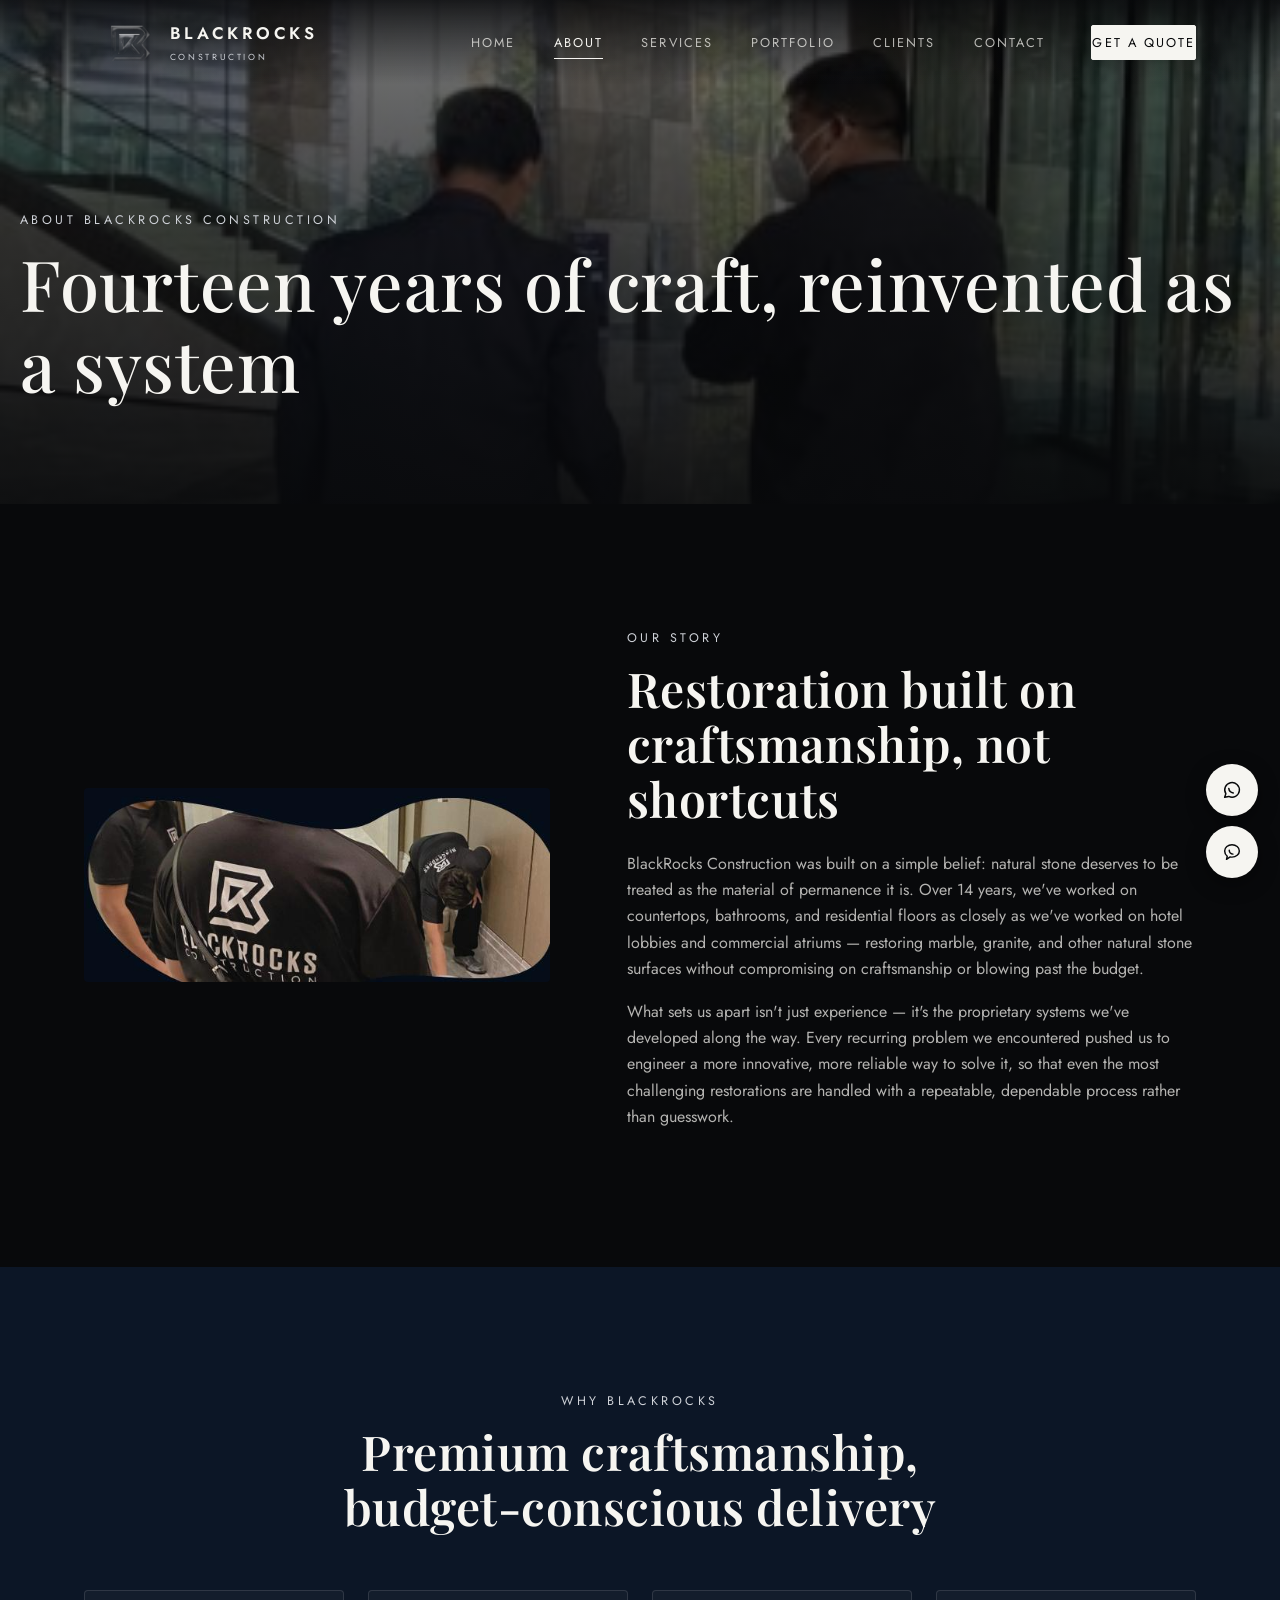
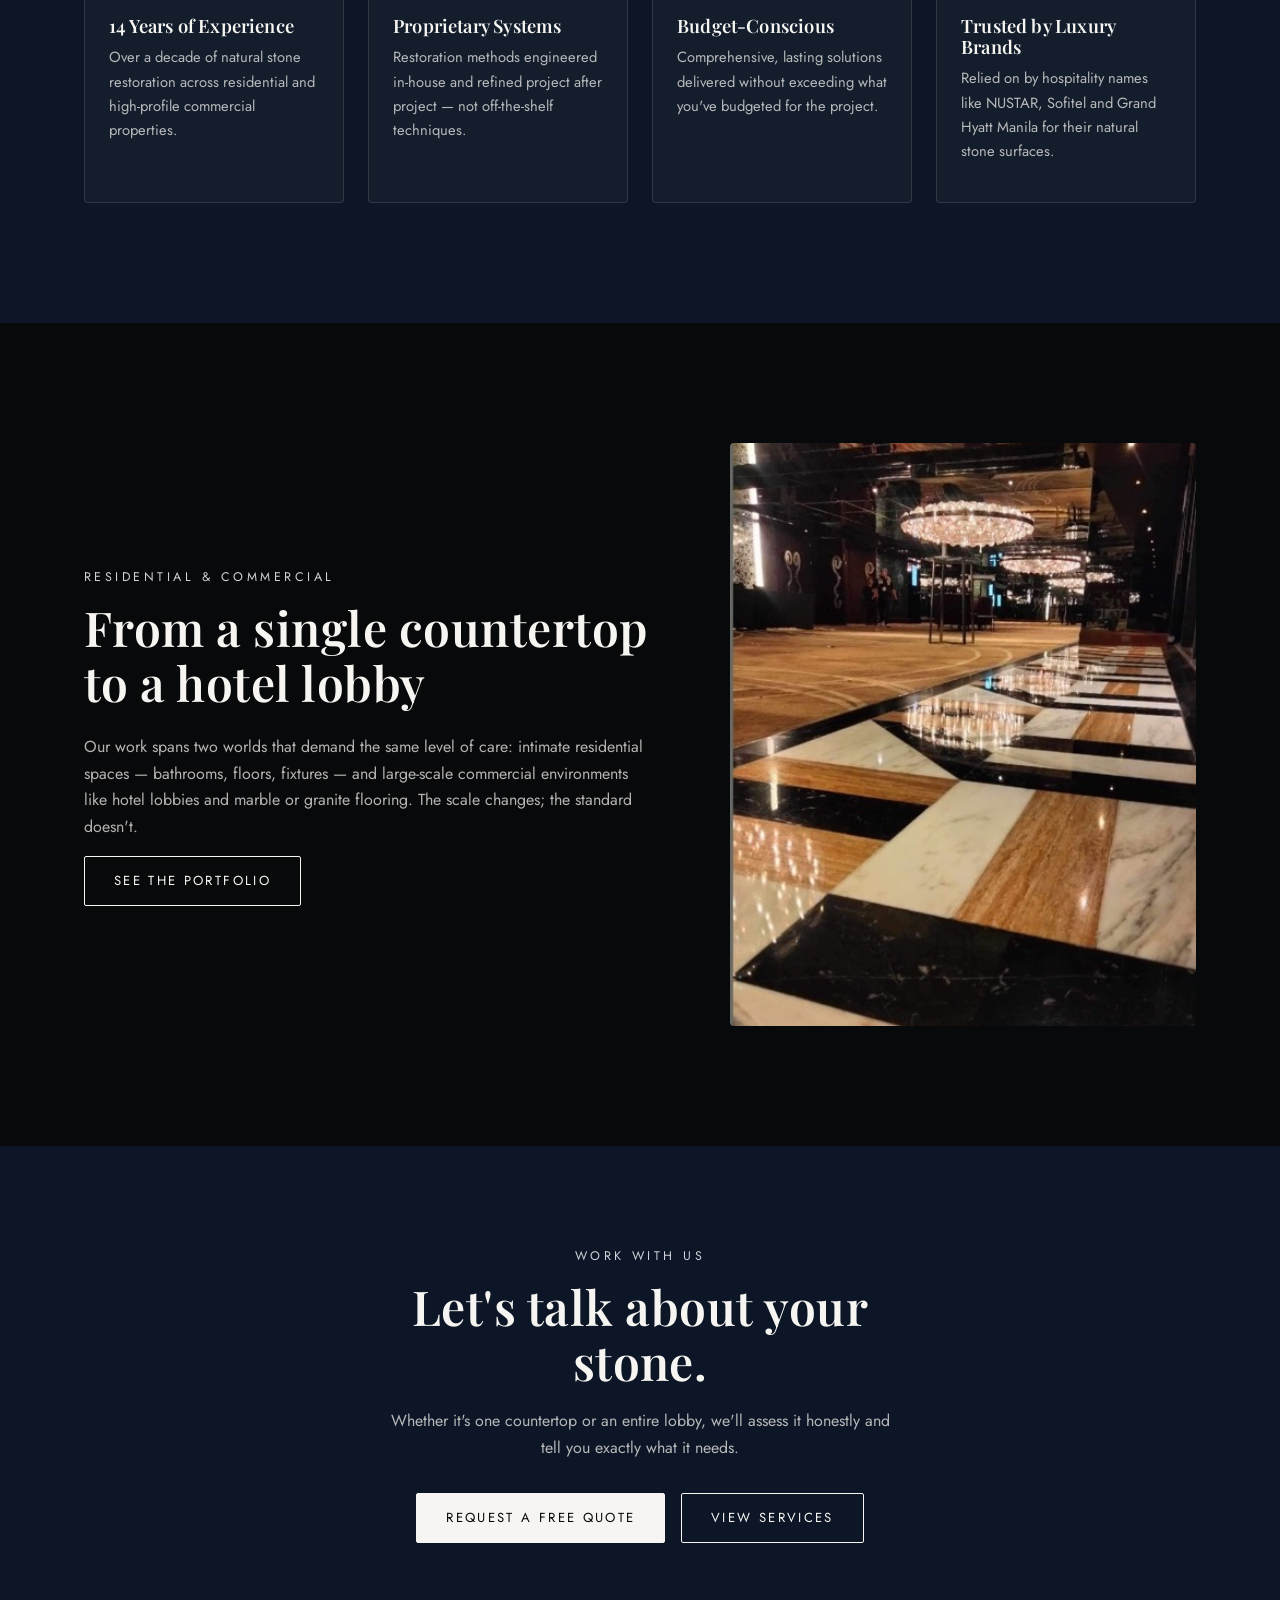
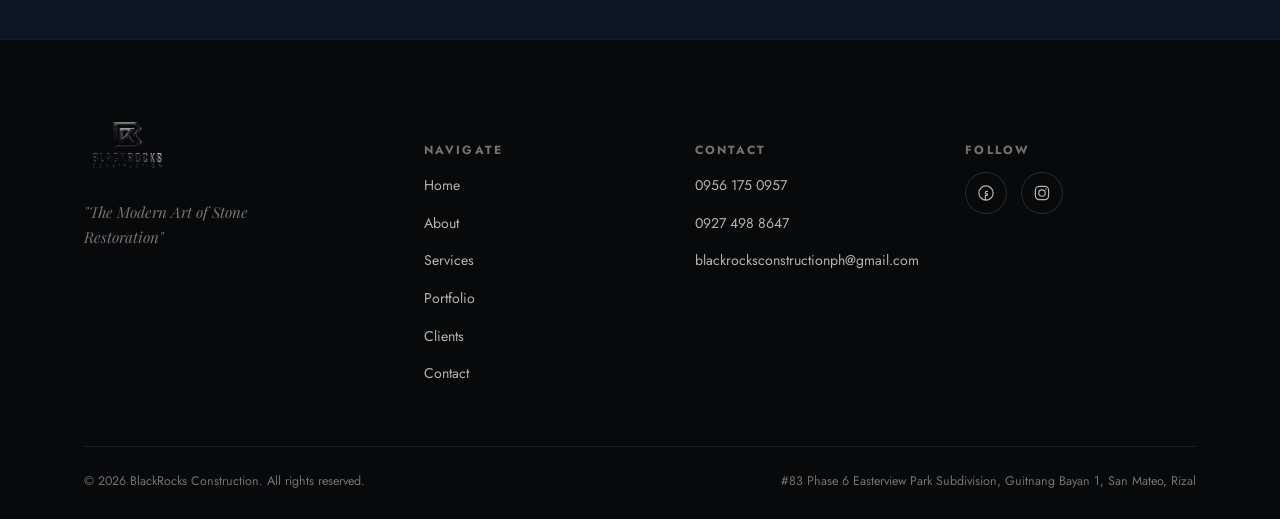
==== about.html @ 38aa7651 "Build full BlackRocks Construction marketing site Static HTML/CSS/JS site (no build step) covering H" ====
<!doctype html>
<html lang="en">
<head>
<meta charset="UTF-8">
<meta name="viewport" content="width=device-width, initial-scale=1">
<title>About Us | BlackRocks Construction</title>
<meta name="description" content="14 years of natural stone restoration craftsmanship. Learn how BlackRocks Construction built proprietary systems trusted by Manila's leading hospitality brands.">
<link rel="icon" type="image/png" sizes="32x32" href="assets/favicon-32.png">
<link rel="icon" type="image/png" sizes="16x16" href="assets/favicon-16.png">
<link rel="apple-touch-icon" href="assets/favicon-180.png">
<link rel="preconnect" href="https://fonts.googleapis.com">
<link rel="preconnect" href="https://fonts.gstatic.com" crossorigin>
<link href="https://fonts.googleapis.com/css2?family=Playfair+Display:wght@500;600;700&family=Jost:wght@400;500;600&display=swap" rel="stylesheet">
<link rel="stylesheet" href="css/style.css">
</head>
<body>

<header class="site-header">
  <div class="container nav-wrap">
    <a href="index.html" class="brand">
      <img src="assets/images/logo-icon.png" alt="BlackRocks Construction logo">
      <span>BLACKROCKS<span class="sub">CONSTRUCTION</span></span>
    </a>
    <nav class="nav-links">
      <a href="index.html">Home</a>
      <a href="about.html" class="active">About</a>
      <a href="services.html">Services</a>
      <a href="portfolio.html">Portfolio</a>
      <a href="clients.html">Clients</a>
      <a href="contact.html">Contact</a>
      <a href="contact.html" class="btn btn-solid nav-cta">Get a Quote</a>
    </nav>
    <button class="nav-toggle" aria-label="Toggle menu"><span></span></button>
  </div>
</header>

<section class="page-hero" style="background-image:url('assets/images/raw/consult-glass-corridor.jpg')">
  <div class="container page-hero-inner">
    <span class="eyebrow">About BlackRocks Construction</span>
    <h1>Fourteen years of craft, reinvented as a system</h1>
  </div>
</section>

<section class="section-pad">
  <div class="container">
    <div class="feature-split reveal">
      <div class="feature-media wide">
        <img src="assets/images/raw/team-workers.jpg" alt="BlackRocks Construction technicians restoring stone on-site">
      </div>
      <div>
        <span class="eyebrow">Our Story</span>
        <h2>Restoration built on craftsmanship, not shortcuts</h2>
        <p>BlackRocks Construction was built on a simple belief: natural stone deserves to be treated as the material of permanence it is. Over 14 years, we've worked on countertops, bathrooms, and residential floors as closely as we've worked on hotel lobbies and commercial atriums — restoring marble, granite, and other natural stone surfaces without compromising on craftsmanship or blowing past the budget.</p>
        <p>What sets us apart isn't just experience — it's the proprietary systems we've developed along the way. Every recurring problem we encountered pushed us to engineer a more innovative, more reliable way to solve it, so that even the most challenging restorations are handled with a repeatable, dependable process rather than guesswork.</p>
      </div>
    </div>
  </div>
</section>

<section class="section-navy section-pad">
  <div class="container">
    <div class="section-head center reveal mx-auto">
      <span class="eyebrow">Why BlackRocks</span>
      <h2>Premium craftsmanship, budget-conscious delivery</h2>
    </div>
    <div class="card-grid reveal" style="grid-template-columns:repeat(4,1fr)">
      <div class="service-card" style="background:rgba(255,255,255,.03)">
        <div class="body">
          <h3>14 Years of Experience</h3>
          <p>Over a decade of natural stone restoration across residential and high-profile commercial properties.</p>
        </div>
      </div>
      <div class="service-card" style="background:rgba(255,255,255,.03)">
        <div class="body">
          <h3>Proprietary Systems</h3>
          <p>Restoration methods engineered in-house and refined project after project — not off-the-shelf techniques.</p>
        </div>
      </div>
      <div class="service-card" style="background:rgba(255,255,255,.03)">
        <div class="body">
          <h3>Budget-Conscious</h3>
          <p>Comprehensive, lasting solutions delivered without exceeding what you've budgeted for the project.</p>
        </div>
      </div>
      <div class="service-card" style="background:rgba(255,255,255,.03)">
        <div class="body">
          <h3>Trusted by Luxury Brands</h3>
          <p>Relied on by hospitality names like NUSTAR, Sofitel and Grand Hyatt Manila for their natural stone surfaces.</p>
        </div>
      </div>
    </div>
  </div>
</section>

<section class="section-pad">
  <div class="container">
    <div class="feature-split reverse reveal">
      <div class="feature-media">
        <img src="assets/images/raw/com-lobby-chandelier.jpg" alt="Restored commercial lobby marble flooring">
      </div>
      <div>
        <span class="eyebrow">Residential &amp; Commercial</span>
        <h2>From a single countertop to a hotel lobby</h2>
        <p>Our work spans two worlds that demand the same level of care: intimate residential spaces — bathrooms, floors, fixtures — and large-scale commercial environments like hotel lobbies and marble or granite flooring. The scale changes; the standard doesn't.</p>
        <a href="portfolio.html" class="btn">See the Portfolio</a>
      </div>
    </div>
  </div>
</section>

<section class="cta-banner">
  <div class="container reveal">
    <span class="eyebrow">Work With Us</span>
    <h2>Let's talk about your stone.</h2>
    <p>Whether it's one countertop or an entire lobby, we'll assess it honestly and tell you exactly what it needs.</p>
    <div class="btn-row">
      <a href="contact.html" class="btn btn-solid">Request a Free Quote</a>
      <a href="services.html" class="btn">View Services</a>
    </div>
  </div>
</section>

<footer class="site-footer">
  <div class="container">
    <div class="footer-grid">
      <div>
        <a href="index.html" class="footer-logo"><img src="assets/images/logo-lockup.png" alt="BlackRocks Construction"></a>
        <p class="footer-tagline">"The Modern Art of Stone Restoration"</p>
      </div>
      <div class="footer-col">
        <h5>Navigate</h5>
        <ul>
          <li><a href="index.html">Home</a></li>
          <li><a href="about.html">About</a></li>
          <li><a href="services.html">Services</a></li>
          <li><a href="portfolio.html">Portfolio</a></li>
          <li><a href="clients.html">Clients</a></li>
          <li><a href="contact.html">Contact</a></li>
        </ul>
      </div>
      <div class="footer-col">
        <h5>Contact</h5>
        <ul>
          <li><a href="tel:+639561750957">0956 175 0957</a></li>
          <li><a href="tel:+639274988647">0927 498 8647</a></li>
          <li><a href="mailto:blackrocksconstructionph@gmail.com">blackrocksconstructionph@gmail.com</a></li>
        </ul>
      </div>
      <div class="footer-col">
        <h5>Follow</h5>
        <div class="social-row">
          <a href="https://facebook.com/BlackRocksConstruction" target="_blank" rel="noopener" aria-label="Facebook"><svg viewBox="0 0 24 24" fill="none" stroke="currentColor" stroke-width="1.6" stroke-linecap="round" stroke-linejoin="round"><circle cx="12" cy="12" r="9.5"/><path d="M14 9.8h-1.6c-.7 0-1.2.5-1.2 1.3V13H14l-.3 2.2h-2.5V21"/></svg></a>
          <a href="https://instagram.com/blackrocksph" target="_blank" rel="noopener" aria-label="Instagram"><svg viewBox="0 0 24 24" fill="none" stroke="currentColor" stroke-width="1.6" stroke-linecap="round" stroke-linejoin="round"><rect x="3.2" y="3.2" width="17.6" height="17.6" rx="5"/><circle cx="12" cy="12" r="4.3"/><circle cx="17.3" cy="6.7" r=".9" fill="currentColor" stroke="none"/></svg></a>
        </div>
      </div>
    </div>
    <div class="footer-bottom">
      <span>&copy; <span id="year"></span> BlackRocks Construction. All rights reserved.</span>
      <span>#83 Phase 6 Easterview Park Subdivision, Guitnang Bayan 1, San Mateo, Rizal</span>
    </div>
  </div>
</footer>

<div class="quick-contact">
  <a href="https://wa.me/639561750957" target="_blank" rel="noopener" aria-label="WhatsApp us" title="WhatsApp"><svg viewBox="0 0 24 24" fill="none" stroke="currentColor" stroke-width="1.6" stroke-linecap="round" stroke-linejoin="round"><path d="M4 20l1.3-3.9A8 8 0 1 1 8.5 19L4 20Z"/><path d="M8.5 10.3c.3 2.6 2.3 4.6 4.9 4.9"/></svg></a>
  <a href="viber://chat?number=%2B639561750957" aria-label="Viber us" title="Viber"><svg viewBox="0 0 24 24" fill="none" stroke="currentColor" stroke-width="1.6" stroke-linecap="round" stroke-linejoin="round"><path d="M12 4c4.4 0 8 3 8 6.8 0 3.7-3.6 6.8-8 6.8-.7 0-1.4-.1-2-.2L6 20l.8-3.3C5.4 15.4 4 13.3 4 10.8 4 7 7.6 4 12 4Z"/><path d="M9 10.2c0 2.3 1.8 4.1 4.1 4.1"/></svg></a>
</div>

<script src="js/main.js"></script>
</body>
</html>
---- css/style.css ----
/* ==========================================================================
   BlackRocks Construction — Design System
   Palette: black / dark navy / stone-gray / white (+ chrome-silver accent)
   Type: Playfair Display (headings) + Jost (body / UI)
   ========================================================================== */

:root {
  --c-black: #08090b;
  --c-black-soft: #101216;
  --c-navy: #0c1626;
  --c-navy-light: #16233a;
  --c-stone: #38383d;
  --c-stone-light: #6d6d72;
  --c-stone-lighter: #9a9a9e;
  --c-white: #f6f5f1;
  --c-white-dim: rgba(246, 245, 241, 0.72);
  --c-white-faint: rgba(246, 245, 241, 0.45);
  --c-silver: #cfd2d8;
  --c-line: rgba(246, 245, 241, 0.14);
  --c-line-soft: rgba(246, 245, 241, 0.08);

  --font-head: 'Playfair Display', Georgia, serif;
  --font-body: 'Jost', 'Helvetica Neue', Arial, sans-serif;

  --container: 1240px;
  --pad: clamp(20px, 5vw, 64px);

  --ease: cubic-bezier(.22, .61, .36, 1);
}

* { box-sizing: border-box; }
html { scroll-behavior: smooth; }

body {
  margin: 0;
  background: var(--c-black);
  color: var(--c-white);
  font-family: var(--font-body);
  font-size: 16px;
  line-height: 1.65;
  -webkit-font-smoothing: antialiased;
  overflow-x: hidden;
}

img { max-width: 100%; display: block; }
a { color: inherit; text-decoration: none; }
ul { list-style: none; margin: 0; padding: 0; }
button { font-family: inherit; cursor: pointer; }

h1, h2, h3, h4 {
  font-family: var(--font-head);
  font-weight: 600;
  line-height: 1.15;
  margin: 0 0 .5em;
  letter-spacing: .01em;
}

h1 { font-size: clamp(2.4rem, 5.5vw, 4.4rem); font-weight: 500; }
h2 { font-size: clamp(1.9rem, 4vw, 3rem); }
h3 { font-size: clamp(1.3rem, 2.2vw, 1.7rem); }

p { margin: 0 0 1em; color: var(--c-white-dim); }

.eyebrow {
  display: inline-block;
  font-family: var(--font-body);
  font-size: .78rem;
  letter-spacing: .28em;
  text-transform: uppercase;
  color: var(--c-silver);
  margin-bottom: 1em;
}

.container {
  max-width: var(--container);
  margin: 0 auto;
  padding-left: var(--pad);
  padding-right: var(--pad);
}

section { position: relative; }

.section-pad { padding: clamp(64px, 10vw, 120px) 0; }

/* ---------- Buttons ---------- */
.btn {
  display: inline-flex;
  align-items: center;
  gap: .6em;
  padding: 1em 2.2em;
  font-family: var(--font-body);
  font-size: .82rem;
  letter-spacing: .18em;
  text-transform: uppercase;
  border: 1px solid var(--c-white);
  border-radius: 2px;
  background: transparent;
  color: var(--c-white);
  transition: background .35s var(--ease), color .35s var(--ease), border-color .35s var(--ease), transform .25s var(--ease);
  white-space: nowrap;
}
.btn:hover { background: var(--c-white); color: var(--c-black); transform: translateY(-2px); }

.btn-solid {
  background: var(--c-white);
  color: var(--c-black);
}
.btn-solid:hover { background: var(--c-silver); border-color: var(--c-silver); }

.btn-ghost-dark {
  border-color: rgba(10,10,10,.35);
  color: var(--c-black);
}
.btn-ghost-dark:hover { background: var(--c-black); color: var(--c-white); }

.btn-row { display: flex; gap: 16px; flex-wrap: wrap; }

/* ---------- Nav ---------- */
.site-header {
  position: fixed;
  top: 0; left: 0; right: 0;
  z-index: 1000;
  padding: 20px 0;
  background: linear-gradient(to bottom, rgba(8,9,11,.85), transparent);
  transition: background .35s var(--ease), padding .35s var(--ease), box-shadow .35s var(--ease);
}
.site-header.is-scrolled {
  background: rgba(8, 9, 11, .92);
  backdrop-filter: blur(10px);
  padding: 12px 0;
  box-shadow: 0 1px 0 var(--c-line);
}

.nav-wrap {
  display: flex;
  align-items: center;
  justify-content: space-between;
}

.brand {
  display: flex;
  align-items: center;
  gap: 12px;
  font-family: var(--font-body);
  font-weight: 600;
  font-size: 1.05rem;
  letter-spacing: .22em;
}
.brand img { height: 38px; width: auto; }
.brand span { display: block; }
.brand .sub { display: block; font-size: .55rem; letter-spacing: .3em; color: var(--c-silver); font-weight: 400; margin-top: 2px; }

.nav-links {
  display: flex;
  align-items: center;
  gap: 2.4rem;
}
.nav-links a {
  font-size: .8rem;
  letter-spacing: .16em;
  text-transform: uppercase;
  padding: 6px 0;
  position: relative;
  color: var(--c-white-dim);
  transition: color .25s var(--ease);
}
.nav-links a:not(.btn)::after {
  content: '';
  position: absolute;
  left: 0; right: 0; bottom: 0;
  height: 1px;
  background: var(--c-white);
  transform: scaleX(0);
  transform-origin: right;
  transition: transform .3s var(--ease);
}
.nav-links a:not(.btn):hover,
.nav-links a.active { color: var(--c-white); }
.nav-links a:not(.btn):hover::after,
.nav-links a.active::after { transform: scaleX(1); transform-origin: left; }

/* .btn inside the nav has higher-specificity ".nav-links a" color rules above it —
   re-assert the solid button's own colors so its label stays legible. */
.nav-links a.btn-solid { color: var(--c-black); }
.nav-links a.btn-solid:hover { color: var(--c-black); }

.nav-cta { margin-left: .5rem; }

.nav-toggle {
  display: none;
  width: 32px; height: 24px;
  background: none; border: none;
  position: relative;
  z-index: 1200;
}
.nav-toggle span, .nav-toggle::before, .nav-toggle::after {
  content: '';
  position: absolute;
  left: 0; right: 0;
  height: 1.5px;
  background: var(--c-white);
  transition: transform .3s var(--ease), opacity .3s var(--ease), top .3s var(--ease);
}
.nav-toggle::before { top: 2px; }
.nav-toggle span { top: 11px; }
.nav-toggle::after { top: 20px; }
.nav-toggle.is-open::before { top: 11px; transform: rotate(45deg); }
.nav-toggle.is-open::after { top: 11px; transform: rotate(-45deg); }
.nav-toggle.is-open span { opacity: 0; }

@media (max-width: 900px) {
  .nav-toggle { display: block; }
  .nav-links {
    position: fixed;
    inset: 0;
    flex-direction: column;
    justify-content: center;
    background: var(--c-black);
    transform: translateX(100%);
    transition: transform .4s var(--ease);
    gap: 2rem;
  }
  .nav-links.is-open { transform: translateX(0); }
  .nav-links a { font-size: 1.1rem; }
}

/* ---------- Hero ---------- */
.hero {
  position: relative;
  min-height: 100vh;
  display: flex;
  align-items: flex-end;
  color: var(--c-white);
  background-size: cover;
  background-position: center;
  isolation: isolate;
}
.hero::before {
  content: '';
  position: absolute; inset: 0;
  background: linear-gradient(180deg, rgba(8,9,11,.55) 0%, rgba(8,9,11,.55) 40%, rgba(8,9,11,.92) 100%);
  z-index: -1;
}
.hero-inner { padding-bottom: clamp(56px, 9vw, 110px); padding-top: 140px; }
.hero .eyebrow { color: var(--c-white-dim); }
.hero h1 { max-width: 14ch; margin-bottom: .3em; }
.hero-lead { max-width: 46ch; font-size: 1.05rem; margin-bottom: 2em; }

.page-hero {
  min-height: 56vh;
  display: flex;
  align-items: flex-end;
  background-size: cover;
  background-position: center;
  position: relative;
  isolation: isolate;
}
.page-hero::before {
  content: '';
  position: absolute; inset: 0;
  background: linear-gradient(180deg, rgba(8,9,11,.55), rgba(8,9,11,.94));
  z-index: -1;
}
.page-hero-inner { padding: 160px 0 64px; }
.page-hero .eyebrow { color: var(--c-silver); }

/* ---------- Trust strip ---------- */
.trust-strip { background: var(--c-black-soft); border-top: 1px solid var(--c-line-soft); border-bottom: 1px solid var(--c-line-soft); padding: 34px 0; }
.trust-label { text-align: center; font-size: .72rem; letter-spacing: .28em; text-transform: uppercase; color: var(--c-white-faint); margin-bottom: 20px; }
.trust-logos {
  display: flex;
  align-items: center;
  justify-content: center;
  flex-wrap: wrap;
  gap: clamp(20px, 4vw, 48px);
}
.trust-logos img {
  height: 44px;
  width: auto;
  border-radius: 4px;
  filter: grayscale(1) brightness(1.7) contrast(.9);
  opacity: .8;
  transition: opacity .3s var(--ease), filter .3s var(--ease);
}
.trust-logos img:hover { opacity: 1; filter: grayscale(0) brightness(1) contrast(1); }

/* ---------- Two-col feature ---------- */
.feature-split {
  display: grid;
  grid-template-columns: .9fr 1.1fr;
  gap: clamp(32px, 6vw, 80px);
  align-items: center;
}
.feature-split.reverse { grid-template-columns: 1.1fr .9fr; }
.feature-split.reverse .feature-media { order: 2; }
.feature-media { border-radius: 4px; overflow: hidden; position: relative; }
.feature-media img { width: 100%; height: 100%; object-fit: cover; aspect-ratio: 4/5; }
.feature-media.wide img { aspect-ratio: 12/5; }
.section-navy { background: var(--c-navy); }
.section-navy p { color: var(--c-white-dim); }

@media (max-width: 860px) {
  .feature-split, .feature-split.reverse { grid-template-columns: 1fr; }
  .feature-split.reverse .feature-media { order: 0; }
}

/* ---------- Stats ---------- */
.stat-row {
  display: grid;
  grid-template-columns: repeat(4, 1fr);
  gap: 32px;
  text-align: center;
}
.stat-num { font-family: var(--font-head); font-size: clamp(2.2rem, 4vw, 3rem); color: var(--c-white); }
.stat-label { font-size: .72rem; letter-spacing: .18em; text-transform: uppercase; color: var(--c-white-faint); margin-top: .4em; }
@media (max-width: 760px) { .stat-row { grid-template-columns: repeat(2, 1fr); gap: 36px 20px; } }

/* ---------- Services grid ---------- */
.section-stone { background: var(--c-stone); }
.section-stone p { color: rgba(246,245,241,.78); }
.section-stone .eyebrow { color: rgba(246,245,241,.85); }

.card-grid {
  display: grid;
  grid-template-columns: repeat(4, 1fr);
  gap: 24px;
}
.service-card {
  background: rgba(8,9,11,.28);
  border: 1px solid rgba(246,245,241,.12);
  border-radius: 4px;
  overflow: hidden;
  display: flex;
  flex-direction: column;
  transition: transform .35s var(--ease), border-color .35s var(--ease);
}
.service-card:hover { transform: translateY(-6px); border-color: rgba(246,245,241,.35); }
.service-card .thumb { aspect-ratio: 4/3; overflow: hidden; }
.service-card .thumb img { width: 100%; height: 100%; object-fit: cover; transition: transform .6s var(--ease); }
.service-card:hover .thumb img { transform: scale(1.06); }
.service-card .body { padding: 24px; flex: 1; display: flex; flex-direction: column; }
.service-card h3 { font-size: 1.15rem; margin-bottom: .5em; }
.service-card p { font-size: .92rem; flex: 1; }
.service-card .btn { margin-top: 1em; align-self: flex-start; padding: .8em 1.6em; font-size: .72rem; }

@media (max-width: 1000px) { .card-grid { grid-template-columns: repeat(2, 1fr); } }
@media (max-width: 560px) { .card-grid { grid-template-columns: 1fr; } }

/* Services detail (services.html) */
.service-detail {
  display: grid;
  grid-template-columns: 1fr 1fr;
  gap: clamp(32px, 6vw, 72px);
  align-items: center;
  padding: 56px 0;
  border-bottom: 1px solid var(--c-line-soft);
}
.service-detail:last-child { border-bottom: none; }
.service-detail:nth-child(even) .s-media { order: 2; }
.s-media { border-radius: 4px; overflow: hidden; }
.s-media img { width: 100%; object-fit: cover; aspect-ratio: 5/4; }
.s-index { font-family: var(--font-head); font-size: 1rem; color: var(--c-silver); letter-spacing: .1em; }
@media (max-width: 800px) {
  .service-detail, .service-detail:nth-child(even) { grid-template-columns: 1fr; }
  .service-detail:nth-child(even) .s-media { order: 0; }
}

/* ---------- Before / After comparison cards ---------- */
.ba-grid {
  display: grid;
  grid-template-columns: repeat(3, 1fr);
  gap: 24px;
}
.ba-card {
  position: relative;
  border-radius: 4px;
  overflow: hidden;
  border: 1px solid var(--c-line);
}
.ba-card img { width: 100%; display: block; transition: transform .6s var(--ease); }
.ba-card:hover img { transform: scale(1.04); }
.ba-caption {
  padding: 16px 18px 20px;
  background: var(--c-black-soft);
  font-size: .85rem;
  color: var(--c-white-dim);
}
@media (max-width: 900px) { .ba-grid { grid-template-columns: 1fr; } }

/* Interactive slider (progressive enhancement, drop-in ready) */
.slider-frame {
  position: relative;
  overflow: hidden;
  border-radius: 4px;
  aspect-ratio: 4/3;
  cursor: ew-resize;
  user-select: none;
  border: 1px solid var(--c-line);
}
.slider-frame img { position: absolute; inset: 0; width: 100%; height: 100%; object-fit: cover; }
.slider-frame .after-img { clip-path: inset(0 0 0 50%); }
.slider-handle {
  position: absolute; top: 0; bottom: 0; left: 50%;
  width: 2px; background: var(--c-white);
  transform: translateX(-1px);
}
.slider-handle::after {
  content: '\2194';
  position: absolute; top: 50%; left: 50%;
  transform: translate(-50%, -50%);
  width: 42px; height: 42px;
  background: var(--c-white); color: var(--c-black);
  border-radius: 50%;
  display: flex; align-items: center; justify-content: center;
  font-size: 1.1rem;
}
.slider-tag { position: absolute; bottom: 14px; padding: 5px 12px; font-size: .68rem; letter-spacing: .18em; text-transform: uppercase; background: rgba(8,9,11,.7); }
.slider-tag.before { left: 14px; }
.slider-tag.after { right: 14px; }

/* ---------- Portfolio ---------- */
.filter-row { display: flex; gap: 12px; flex-wrap: wrap; margin-bottom: 40px; }
.filter-btn {
  padding: .7em 1.4em; font-size: .72rem; letter-spacing: .14em; text-transform: uppercase;
  border: 1px solid var(--c-line); background: transparent; color: var(--c-white-dim); border-radius: 2px;
  transition: all .25s var(--ease);
}
.filter-btn:hover, .filter-btn.active { border-color: var(--c-white); color: var(--c-white); }

.gallery-grid {
  display: grid;
  grid-template-columns: repeat(3, 1fr);
  gap: 20px;
}
.gallery-item {
  position: relative; overflow: hidden; border-radius: 4px; cursor: pointer;
  aspect-ratio: 1/1;
}
.gallery-item img { width: 100%; height: 100%; object-fit: cover; transition: transform .6s var(--ease); }
.gallery-item:hover img { transform: scale(1.08); }
.gallery-item .gi-label {
  position: absolute; inset: auto 0 0 0; padding: 14px 16px;
  background: linear-gradient(to top, rgba(8,9,11,.85), transparent);
  font-size: .78rem; letter-spacing: .06em;
  opacity: 0; transform: translateY(6px);
  transition: opacity .3s var(--ease), transform .3s var(--ease);
}
.gallery-item:hover .gi-label { opacity: 1; transform: translateY(0); }
@media (max-width: 900px) { .gallery-grid { grid-template-columns: repeat(2, 1fr); } }
@media (max-width: 520px) { .gallery-grid { grid-template-columns: 1fr 1fr; gap: 12px; } }

/* Lightbox */
.lightbox {
  position: fixed; inset: 0; z-index: 2000;
  background: rgba(8,9,11,.96);
  display: flex; align-items: center; justify-content: center;
  opacity: 0; pointer-events: none;
  transition: opacity .3s var(--ease);
  padding: 40px;
}
.lightbox.is-open { opacity: 1; pointer-events: auto; }
.lightbox img { max-width: 92vw; max-height: 84vh; object-fit: contain; border-radius: 2px; }
.lightbox-close, .lightbox-prev, .lightbox-next {
  position: absolute; background: none; border: none; color: var(--c-white);
  font-size: 1.6rem; padding: 12px; opacity: .8;
}
.lightbox-close:hover, .lightbox-prev:hover, .lightbox-next:hover { opacity: 1; }
.lightbox-close { top: 16px; right: 16px; font-size: 2rem; }
.lightbox-prev { left: 8px; top: 50%; transform: translateY(-50%); }
.lightbox-next { right: 8px; top: 50%; transform: translateY(-50%); }

/* ---------- Testimonials / clients page ---------- */
.testi-grid {
  display: grid;
  grid-template-columns: repeat(3, 1fr);
  gap: 28px;
}
.testi-card {
  background: var(--c-black-soft);
  border: 1px solid var(--c-line-soft);
  border-radius: 4px;
  overflow: hidden;
  text-align: center;
}
.testi-card img { width: 100%; aspect-ratio: 4/3; object-fit: cover; }
.testi-card .body { padding: 26px 24px 30px; }
.testi-card h4 { font-family: var(--font-body); font-weight: 600; letter-spacing: .04em; margin-bottom: .3em; font-size: 1rem; }
.testi-role { font-size: .8rem; color: var(--c-silver); margin-bottom: .9em; }
.testi-quote { font-size: .88rem; color: var(--c-white-faint); font-style: italic; }
@media (max-width: 860px) { .testi-grid { grid-template-columns: 1fr; max-width: 420px; margin: 0 auto; } }

/* ---------- CTA banner ---------- */
.cta-banner {
  background: var(--c-navy);
  text-align: center;
  padding: clamp(56px, 9vw, 96px) 0;
}
.cta-banner h2 { max-width: 18ch; margin: 0 auto .4em; }
.cta-banner p { max-width: 50ch; margin: 0 auto 2em; }
.cta-banner .btn-row { justify-content: center; }

/* ---------- Contact ---------- */
.contact-grid {
  display: grid;
  grid-template-columns: 1fr 1.1fr;
  gap: clamp(32px, 6vw, 72px);
  align-items: start;
}
@media (max-width: 900px) { .contact-grid { grid-template-columns: 1fr; } }

.contact-info-item { display: flex; gap: 16px; margin-bottom: 28px; }
.contact-info-item .ic {
  width: 44px; height: 44px; border: 1px solid var(--c-line);
  border-radius: 50%; display: flex; align-items: center; justify-content: center;
  flex-shrink: 0; font-size: 1.1rem;
}
.contact-info-item h4 { font-family: var(--font-body); font-weight: 600; letter-spacing: .04em; font-size: .95rem; margin-bottom: .35em; }
.contact-info-item a, .contact-info-item span { color: var(--c-white-dim); font-size: .92rem; display: block; }
.contact-info-item a:hover { color: var(--c-white); }

.social-row { display: flex; gap: 14px; margin-top: 8px; }
.social-row a {
  width: 42px; height: 42px; border: 1px solid var(--c-line); border-radius: 50%;
  display: flex; align-items: center; justify-content: center; transition: all .25s var(--ease);
}
.social-row a:hover { background: var(--c-white); color: var(--c-black); }
.social-row svg { width: 18px; height: 18px; }
.contact-info-item .ic svg { width: 20px; height: 20px; }
.quick-contact svg { width: 22px; height: 22px; }

.map-frame { margin-top: 32px; border-radius: 4px; overflow: hidden; border: 1px solid var(--c-line); }
.map-frame iframe { width: 100%; height: 260px; border: 0; filter: grayscale(.4) invert(.92) contrast(.9); }

form.quote-form { background: var(--c-black-soft); border: 1px solid var(--c-line-soft); border-radius: 6px; padding: clamp(24px, 4vw, 44px); }
.form-row { display: grid; grid-template-columns: 1fr 1fr; gap: 18px; }
.form-field { margin-bottom: 18px; }
.form-field label { display: block; font-size: .74rem; letter-spacing: .12em; text-transform: uppercase; color: var(--c-white-faint); margin-bottom: 8px; }
.form-field input, .form-field select, .form-field textarea {
  width: 100%; background: transparent; border: 1px solid var(--c-line);
  color: var(--c-white); padding: .9em 1em; font-family: var(--font-body); font-size: .95rem; border-radius: 2px;
  transition: border-color .25s var(--ease);
}
.form-field select option { background: var(--c-black); color: var(--c-white); }
.form-field input:focus, .form-field select:focus, .form-field textarea:focus { outline: none; border-color: var(--c-white); }
.form-field textarea { resize: vertical; min-height: 120px; }
.form-note { font-size: .78rem; color: var(--c-white-faint); margin-top: 14px; }
.form-status { margin-top: 16px; font-size: .88rem; padding: 12px 14px; border-radius: 2px; display: none; }
.form-status.show { display: block; }
.form-status.ok { background: rgba(120,190,140,.12); color: #a9dcb8; border: 1px solid rgba(120,190,140,.3); }
.form-status.err { background: rgba(220,120,120,.12); color: #eab3b3; border: 1px solid rgba(220,120,120,.3); }
@media (max-width: 560px) { .form-row { grid-template-columns: 1fr; } }
.hp-field { position: absolute; left: -9999px; opacity: 0; }

/* ---------- Footer ---------- */
.site-footer { background: var(--c-black); border-top: 1px solid var(--c-line-soft); padding: clamp(48px, 8vw, 80px) 0 28px; }
.footer-grid {
  display: grid;
  grid-template-columns: 1.3fr 1fr 1fr 1fr;
  gap: 40px;
  margin-bottom: 48px;
}
.footer-logo img { height: 64px; width: auto; margin-bottom: 16px; }
.footer-tagline { font-family: var(--font-head); font-style: italic; color: var(--c-white-faint); font-size: .95rem; max-width: 26ch; }
.footer-col h5 { font-size: .74rem; letter-spacing: .18em; text-transform: uppercase; color: var(--c-white-faint); margin-bottom: 1.1em; }
.footer-col ul li { margin-bottom: .7em; }
.footer-col a { font-size: .88rem; color: var(--c-white-dim); }
.footer-col a:hover { color: var(--c-white); }
.footer-bottom {
  display: flex; justify-content: space-between; align-items: center; flex-wrap: wrap; gap: 12px;
  padding-top: 24px; border-top: 1px solid var(--c-line-soft);
  font-size: .78rem; color: var(--c-white-faint);
}
.footer-bottom .social-row a { width: 36px; height: 36px; font-size: .9rem; }
@media (max-width: 760px) { .footer-grid { grid-template-columns: 1fr 1fr; } }
@media (max-width: 480px) { .footer-grid { grid-template-columns: 1fr; } }

/* ---------- Floating WhatsApp/Viber quick contact ---------- */
.quick-contact {
  position: fixed; bottom: 22px; right: 22px; z-index: 900;
  display: flex; flex-direction: column; gap: 10px;
}
.quick-contact a {
  width: 52px; height: 52px; border-radius: 50%;
  display: flex; align-items: center; justify-content: center;
  background: var(--c-white); color: var(--c-black);
  font-size: 1.3rem;
  box-shadow: 0 6px 20px rgba(0,0,0,.4);
  transition: transform .25s var(--ease);
}
.quick-contact a:hover { transform: scale(1.08); }

/* ---------- Reveal-on-scroll ---------- */
.reveal { opacity: 0; transform: translateY(24px); transition: opacity .7s var(--ease), transform .7s var(--ease); }
.reveal.in-view { opacity: 1; transform: translateY(0); }

/* ---------- Utility ---------- */
.center { text-align: center; }
.mx-auto { margin-left: auto; margin-right: auto; }
.max-60 { max-width: 60ch; }
.mt-0 { margin-top: 0; }
.section-head { max-width: 640px; margin-bottom: 56px; }
.section-head.center { margin-left: auto; margin-right: auto; text-align: center; }
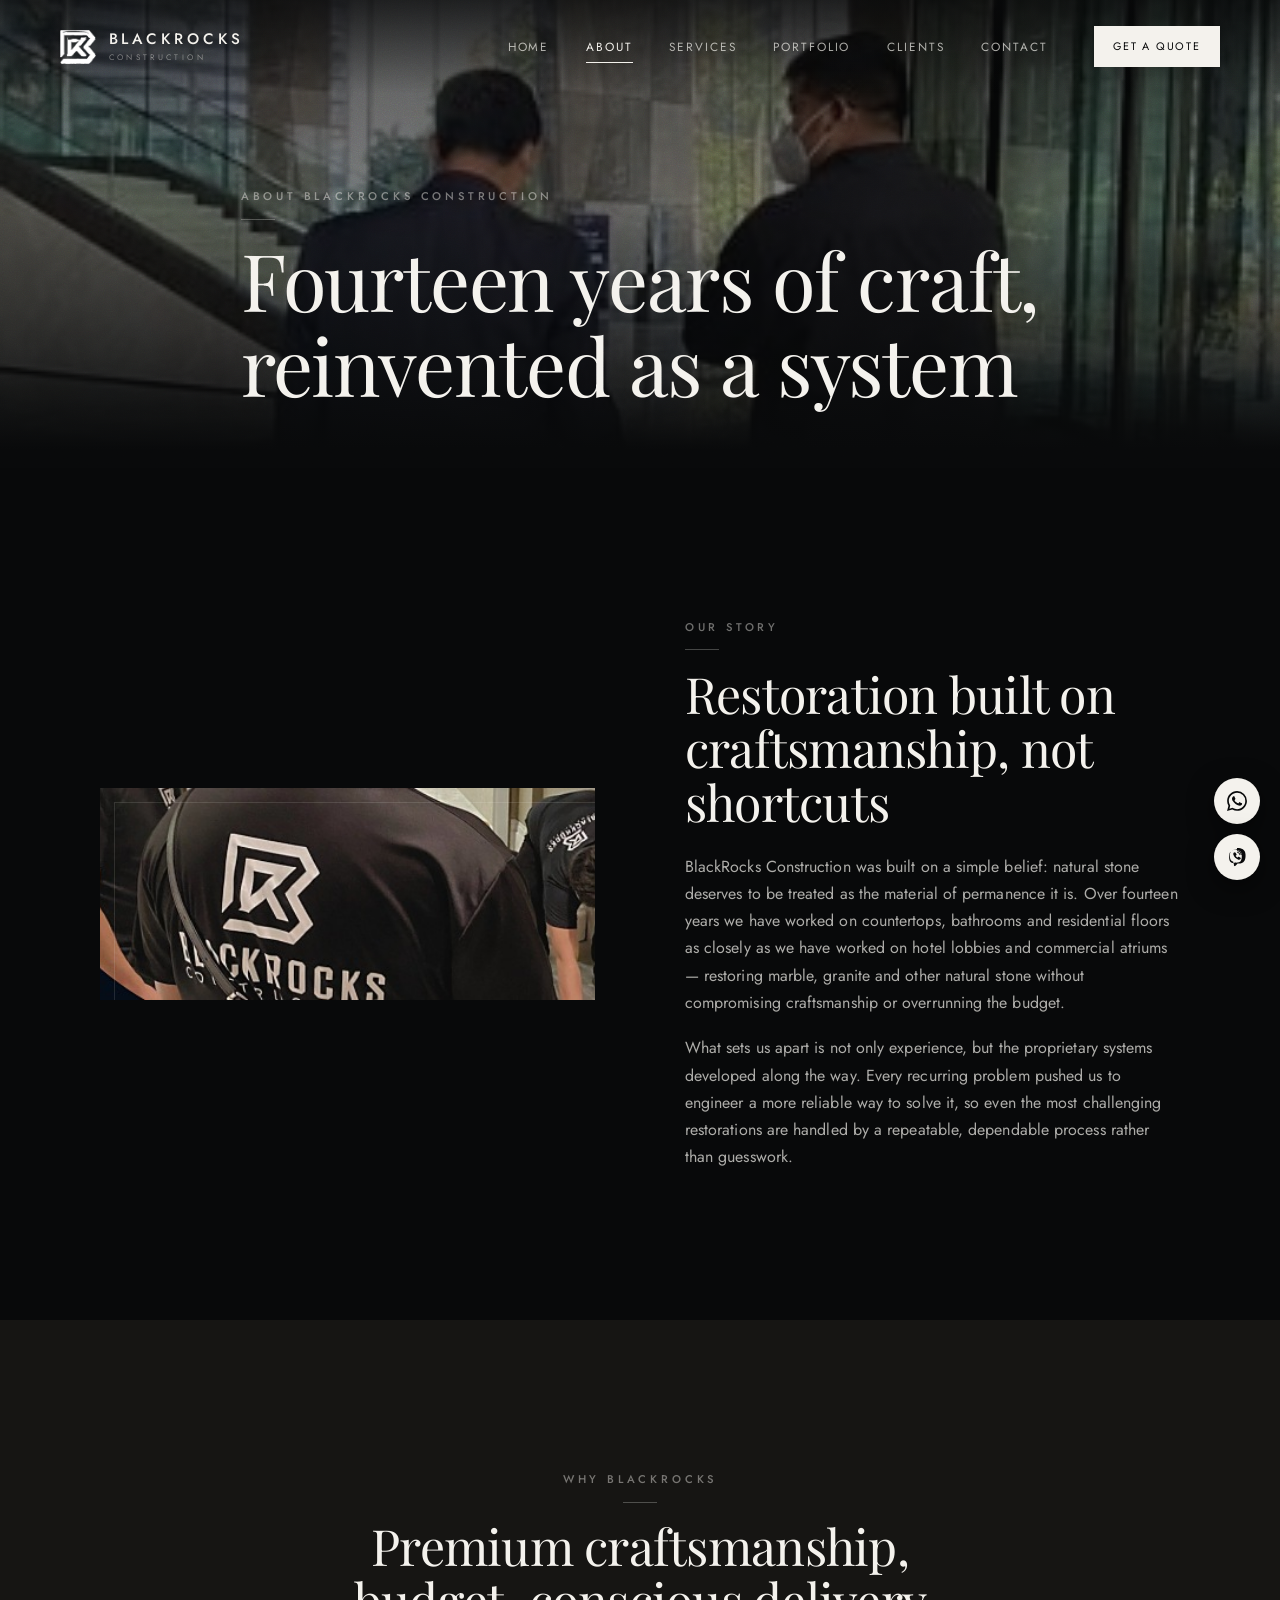
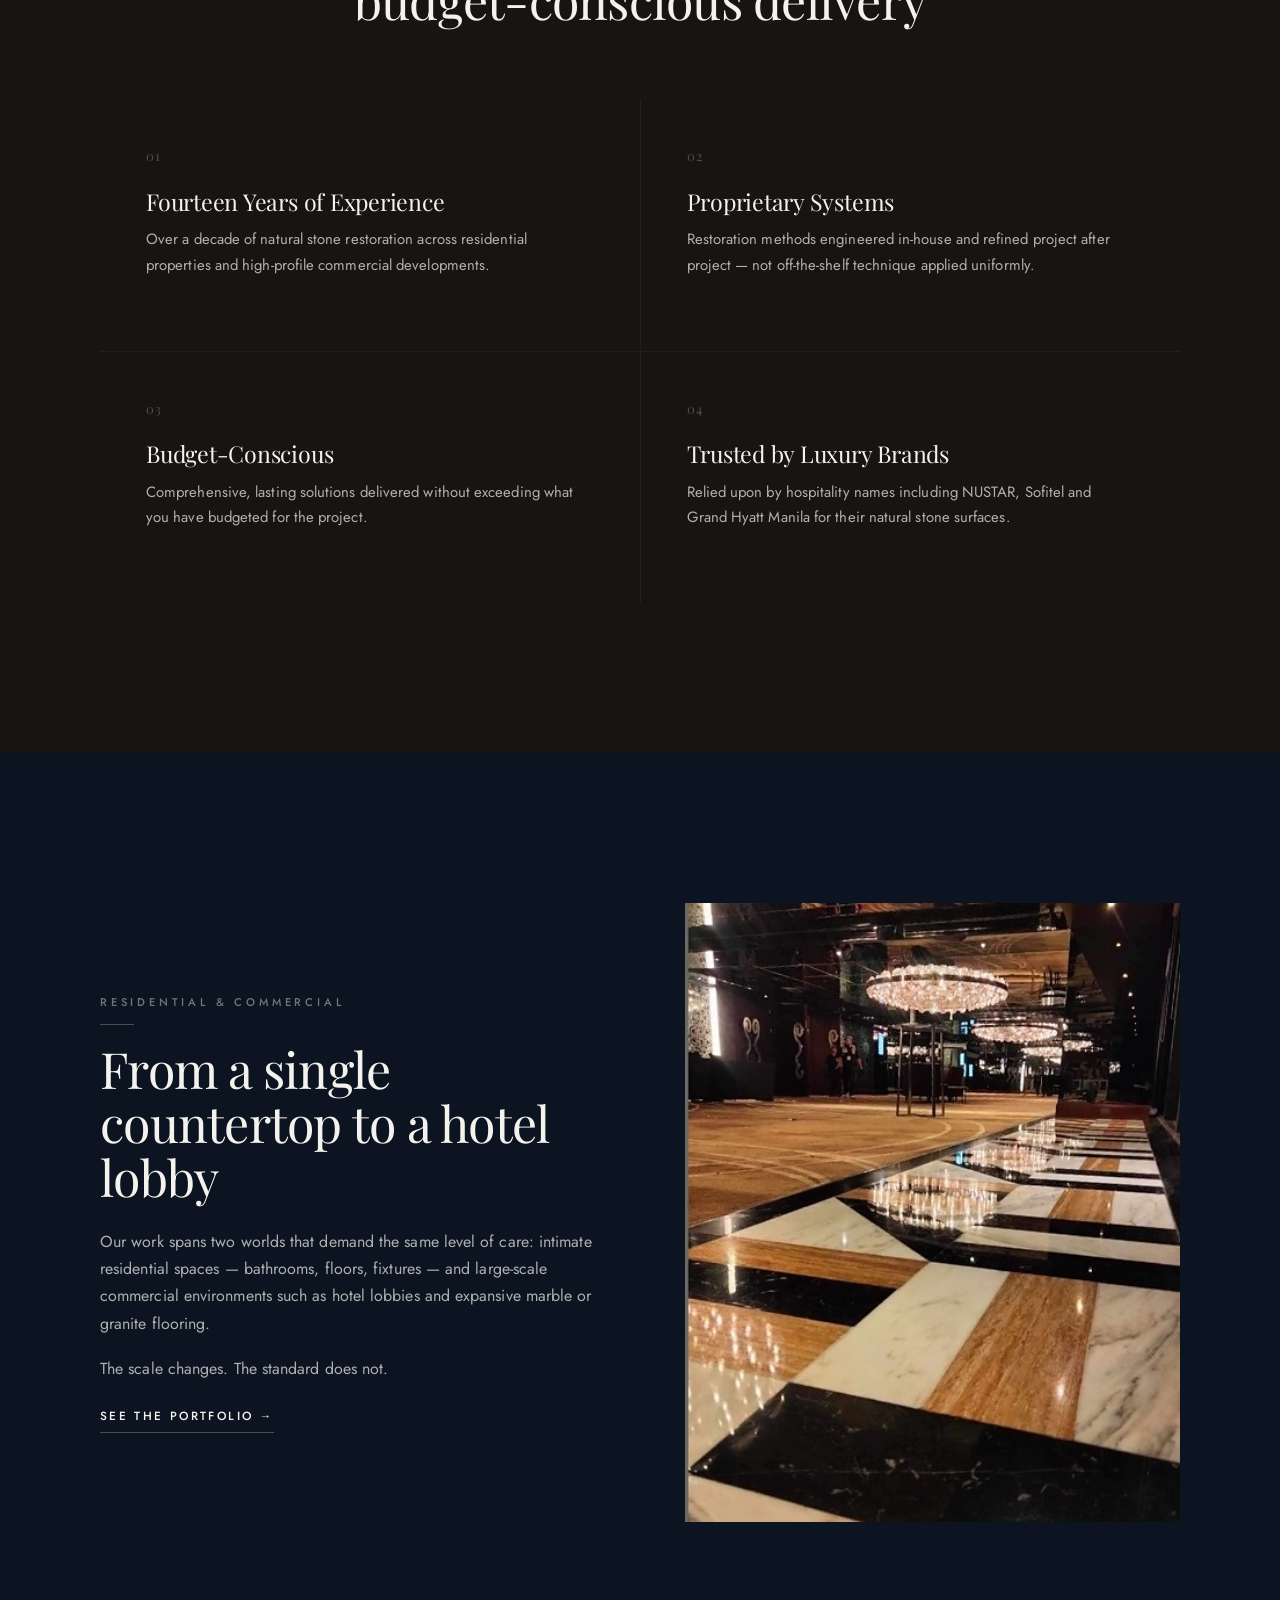
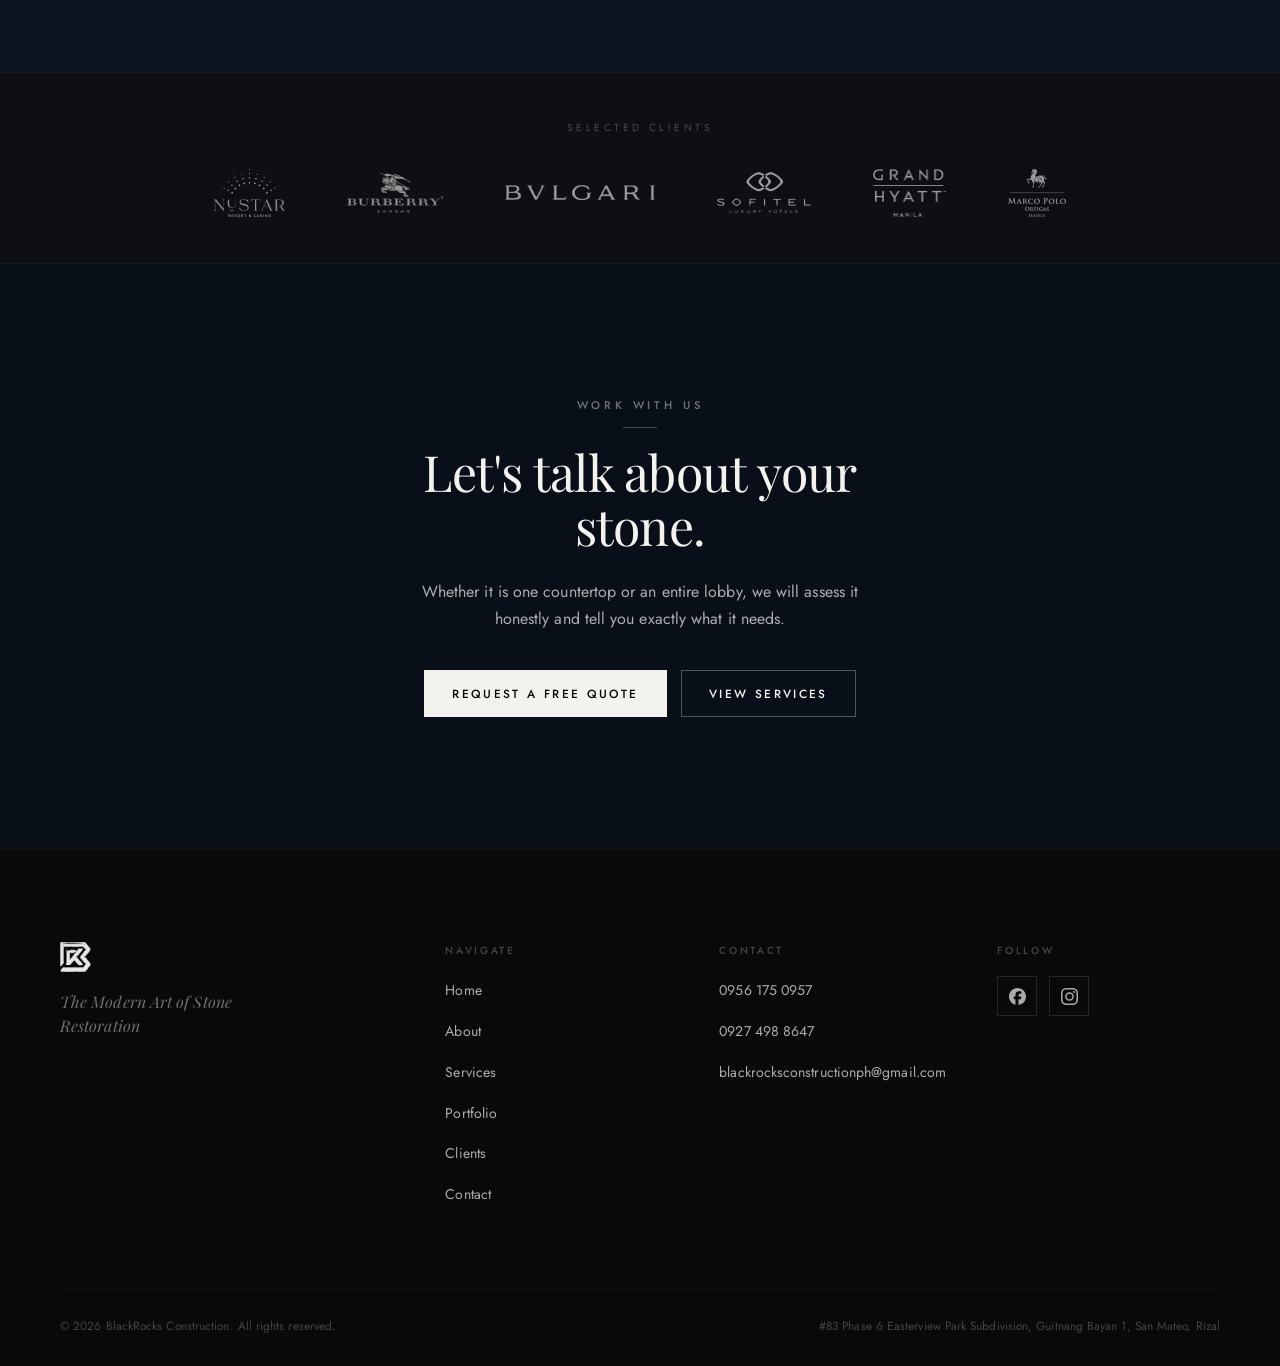
==== commit ac458646: "Redesign: fix cheap-looking elements and refine the visual system The site read as cheap in ways tha" ====
--- a/about.html
+++ b/about.html
@@ -4,22 +4,30 @@
 <meta charset="UTF-8">
 <meta name="viewport" content="width=device-width, initial-scale=1">
 <title>About Us | BlackRocks Construction</title>
-<meta name="description" content="14 years of natural stone restoration craftsmanship. Learn how BlackRocks Construction built proprietary systems trusted by Manila's leading hospitality brands.">
+<meta name="description" content="Fourteen years of natural stone restoration craftsmanship. How BlackRocks Construction built proprietary systems trusted by Manila&#39;s leading hospitality brands.">
+<meta property="og:title" content="About Us | BlackRocks Construction">
+<meta property="og:description" content="Fourteen years of natural stone restoration craftsmanship. How BlackRocks Construction built proprietary systems trusted by Manila&#39;s leading hospitality brands.">
+<meta property="og:type" content="website">
+<meta property="og:image" content="assets/images/raw/com-lobby-chandelier.jpg">
+<meta name="theme-color" content="#08090a">
 <link rel="icon" type="image/png" sizes="32x32" href="assets/favicon-32.png">
 <link rel="icon" type="image/png" sizes="16x16" href="assets/favicon-16.png">
 <link rel="apple-touch-icon" href="assets/favicon-180.png">
 <link rel="preconnect" href="https://fonts.googleapis.com">
 <link rel="preconnect" href="https://fonts.gstatic.com" crossorigin>
-<link href="https://fonts.googleapis.com/css2?family=Playfair+Display:wght@500;600;700&family=Jost:wght@400;500;600&display=swap" rel="stylesheet">
+<link href="https://fonts.googleapis.com/css2?family=Playfair+Display:ital,wght@0,400;0,500;1,400&family=Jost:wght@300;400;500&display=swap" rel="stylesheet">
 <link rel="stylesheet" href="css/style.css">
 </head>
 <body>
 
 <header class="site-header">
-  <div class="container nav-wrap">
+  <div class="container-wide nav-wrap">
     <a href="index.html" class="brand">
-      <img src="assets/images/logo-icon.png" alt="BlackRocks Construction logo">
-      <span>BLACKROCKS<span class="sub">CONSTRUCTION</span></span>
+      <img src="assets/images/logo-mark-white.png" alt="BlackRocks Construction">
+      <span class="brand-text">
+        <span class="brand-name">BLACKROCKS</span>
+        <span class="brand-sub">CONSTRUCTION</span>
+      </span>
     </a>
     <nav class="nav-links">
       <a href="index.html">Home</a>
@@ -30,102 +38,116 @@
       <a href="contact.html">Contact</a>
       <a href="contact.html" class="btn btn-solid nav-cta">Get a Quote</a>
     </nav>
-    <button class="nav-toggle" aria-label="Toggle menu"><span></span></button>
+    <button class="nav-toggle" aria-label="Toggle menu" aria-expanded="false"><span></span></button>
   </div>
 </header>
 
-<section class="page-hero" style="background-image:url('assets/images/raw/consult-glass-corridor.jpg')">
-  <div class="container page-hero-inner">
+<section class="page-hero grain">
+  <div class="page-hero-bg" style="background-image:url('assets/images/raw/consult-glass-corridor.jpg')"></div>
+  <div class="container-wide page-hero-inner">
     <span class="eyebrow">About BlackRocks Construction</span>
-    <h1>Fourteen years of craft, reinvented as a system</h1>
+    <h1>Fourteen years of craft,<br>reinvented as a system</h1>
   </div>
 </section>
 
 <section class="section-pad">
   <div class="container">
-    <div class="feature-split reveal">
-      <div class="feature-media wide">
-        <img src="assets/images/raw/team-workers.jpg" alt="BlackRocks Construction technicians restoring stone on-site">
+    <div class="split reveal">
+      <div class="split-media pano framed">
+        <img src="assets/images/raw/team-workers.jpg" alt="BlackRocks Construction technicians restoring stone on site">
       </div>
-      <div>
+      <div class="split-body">
         <span class="eyebrow">Our Story</span>
         <h2>Restoration built on craftsmanship, not shortcuts</h2>
-        <p>BlackRocks Construction was built on a simple belief: natural stone deserves to be treated as the material of permanence it is. Over 14 years, we've worked on countertops, bathrooms, and residential floors as closely as we've worked on hotel lobbies and commercial atriums — restoring marble, granite, and other natural stone surfaces without compromising on craftsmanship or blowing past the budget.</p>
-        <p>What sets us apart isn't just experience — it's the proprietary systems we've developed along the way. Every recurring problem we encountered pushed us to engineer a more innovative, more reliable way to solve it, so that even the most challenging restorations are handled with a repeatable, dependable process rather than guesswork.</p>
+        <p>BlackRocks Construction was built on a simple belief: natural stone deserves to be treated as the material of permanence it is. Over fourteen years we have worked on countertops, bathrooms and residential floors as closely as we have worked on hotel lobbies and commercial atriums — restoring marble, granite and other natural stone without compromising craftsmanship or overrunning the budget.</p>
+        <p>What sets us apart is not only experience, but the proprietary systems developed along the way. Every recurring problem pushed us to engineer a more reliable way to solve it, so even the most challenging restorations are handled by a repeatable, dependable process rather than guesswork.</p>
       </div>
+    </div>
+  </div>
+</section>
+
+<section class="section-charcoal section-pad">
+  <div class="container">
+    <div class="section-head center reveal">
+      <span class="eyebrow">Why BlackRocks</span>
+      <h2>Premium craftsmanship, budget-conscious delivery</h2>
+    </div>
+    <div class="svc-grid reveal">
+      <article class="svc-card">
+        <div class="svc-num">01</div>
+        <h3>Fourteen Years of Experience</h3>
+        <p>Over a decade of natural stone restoration across residential properties and high-profile commercial developments.</p>
+      </article>
+      <article class="svc-card">
+        <div class="svc-num">02</div>
+        <h3>Proprietary Systems</h3>
+        <p>Restoration methods engineered in-house and refined project after project — not off-the-shelf technique applied uniformly.</p>
+      </article>
+      <article class="svc-card">
+        <div class="svc-num">03</div>
+        <h3>Budget-Conscious</h3>
+        <p>Comprehensive, lasting solutions delivered without exceeding what you have budgeted for the project.</p>
+      </article>
+      <article class="svc-card">
+        <div class="svc-num">04</div>
+        <h3>Trusted by Luxury Brands</h3>
+        <p>Relied upon by hospitality names including NUSTAR, Sofitel and Grand Hyatt Manila for their natural stone surfaces.</p>
+      </article>
     </div>
   </div>
 </section>
 
 <section class="section-navy section-pad">
   <div class="container">
-    <div class="section-head center reveal mx-auto">
-      <span class="eyebrow">Why BlackRocks</span>
-      <h2>Premium craftsmanship, budget-conscious delivery</h2>
-    </div>
-    <div class="card-grid reveal" style="grid-template-columns:repeat(4,1fr)">
-      <div class="service-card" style="background:rgba(255,255,255,.03)">
-        <div class="body">
-          <h3>14 Years of Experience</h3>
-          <p>Over a decade of natural stone restoration across residential and high-profile commercial properties.</p>
-        </div>
+    <div class="split reverse reveal">
+      <div class="split-media tall">
+        <img src="assets/images/raw/com-lobby-chandelier.jpg" alt="Restored commercial lobby marble and granite flooring">
       </div>
-      <div class="service-card" style="background:rgba(255,255,255,.03)">
-        <div class="body">
-          <h3>Proprietary Systems</h3>
-          <p>Restoration methods engineered in-house and refined project after project — not off-the-shelf techniques.</p>
-        </div>
-      </div>
-      <div class="service-card" style="background:rgba(255,255,255,.03)">
-        <div class="body">
-          <h3>Budget-Conscious</h3>
-          <p>Comprehensive, lasting solutions delivered without exceeding what you've budgeted for the project.</p>
-        </div>
-      </div>
-      <div class="service-card" style="background:rgba(255,255,255,.03)">
-        <div class="body">
-          <h3>Trusted by Luxury Brands</h3>
-          <p>Relied on by hospitality names like NUSTAR, Sofitel and Grand Hyatt Manila for their natural stone surfaces.</p>
-        </div>
+      <div class="split-body">
+        <span class="eyebrow">Residential &amp; Commercial</span>
+        <h2>From a single countertop to a hotel lobby</h2>
+        <p>Our work spans two worlds that demand the same level of care: intimate residential spaces — bathrooms, floors, fixtures — and large-scale commercial environments such as hotel lobbies and expansive marble or granite flooring.</p>
+        <p>The scale changes. The standard does not.</p>
+        <a href="portfolio.html" class="link-arrow">See the Portfolio &rarr;</a>
       </div>
     </div>
   </div>
 </section>
 
-<section class="section-pad">
+<div class="trust-strip">
+  <div class="container-wide">
+    <p class="trust-label">Selected Clients</p>
+    <div class="trust-logos">
+      <img class="logo-nustar" src="assets/images/clients/nustar.png" alt="NUSTAR Resort &amp; Casino">
+      <img class="logo-burberry" src="assets/images/clients/burberry.png" alt="Burberry">
+      <img class="logo-bvlgari" src="assets/images/clients/bvlgari.png" alt="Bvlgari">
+      <img class="logo-sofitel" src="assets/images/clients/sofitel.png" alt="Sofitel Luxury Hotels">
+      <img class="logo-grandhyatt" src="assets/images/clients/grandhyatt.png" alt="Grand Hyatt Manila">
+      <img class="logo-marcopolo" src="assets/images/clients/marcopolo.png" alt="Marco Polo Ortigas Manila">
+    </div>
+  </div>
+</div>
+
+<section class="cta">
   <div class="container">
-    <div class="feature-split reverse reveal">
-      <div class="feature-media">
-        <img src="assets/images/raw/com-lobby-chandelier.jpg" alt="Restored commercial lobby marble flooring">
-      </div>
-      <div>
-        <span class="eyebrow">Residential &amp; Commercial</span>
-        <h2>From a single countertop to a hotel lobby</h2>
-        <p>Our work spans two worlds that demand the same level of care: intimate residential spaces — bathrooms, floors, fixtures — and large-scale commercial environments like hotel lobbies and marble or granite flooring. The scale changes; the standard doesn't.</p>
-        <a href="portfolio.html" class="btn">See the Portfolio</a>
+    <div class="reveal">
+      <span class="eyebrow">Work With Us</span>
+      <h2>Let's talk about your stone.</h2>
+      <p>Whether it is one countertop or an entire lobby, we will assess it honestly and tell you exactly what it needs.</p>
+      <div class="btn-row">
+        <a href="contact.html" class="btn btn-solid">Request a Free Quote</a>
+        <a href="services.html" class="btn">View Services</a>
       </div>
     </div>
   </div>
 </section>
 
-<section class="cta-banner">
-  <div class="container reveal">
-    <span class="eyebrow">Work With Us</span>
-    <h2>Let's talk about your stone.</h2>
-    <p>Whether it's one countertop or an entire lobby, we'll assess it honestly and tell you exactly what it needs.</p>
-    <div class="btn-row">
-      <a href="contact.html" class="btn btn-solid">Request a Free Quote</a>
-      <a href="services.html" class="btn">View Services</a>
-    </div>
-  </div>
-</section>
-
 <footer class="site-footer">
-  <div class="container">
+  <div class="container-wide">
     <div class="footer-grid">
-      <div>
-        <a href="index.html" class="footer-logo"><img src="assets/images/logo-lockup.png" alt="BlackRocks Construction"></a>
-        <p class="footer-tagline">"The Modern Art of Stone Restoration"</p>
+      <div class="footer-brand">
+        <img src="assets/images/logo-mark-white.png" alt="BlackRocks Construction">
+        <p class="footer-tagline">The Modern Art of Stone Restoration</p>
       </div>
       <div class="footer-col">
         <h5>Navigate</h5>
@@ -149,8 +171,8 @@
       <div class="footer-col">
         <h5>Follow</h5>
         <div class="social-row">
-          <a href="https://facebook.com/BlackRocksConstruction" target="_blank" rel="noopener" aria-label="Facebook"><svg viewBox="0 0 24 24" fill="none" stroke="currentColor" stroke-width="1.6" stroke-linecap="round" stroke-linejoin="round"><circle cx="12" cy="12" r="9.5"/><path d="M14 9.8h-1.6c-.7 0-1.2.5-1.2 1.3V13H14l-.3 2.2h-2.5V21"/></svg></a>
-          <a href="https://instagram.com/blackrocksph" target="_blank" rel="noopener" aria-label="Instagram"><svg viewBox="0 0 24 24" fill="none" stroke="currentColor" stroke-width="1.6" stroke-linecap="round" stroke-linejoin="round"><rect x="3.2" y="3.2" width="17.6" height="17.6" rx="5"/><circle cx="12" cy="12" r="4.3"/><circle cx="17.3" cy="6.7" r=".9" fill="currentColor" stroke="none"/></svg></a>
+          <a href="https://facebook.com/BlackRocksConstruction" target="_blank" rel="noopener" aria-label="Facebook"><svg viewBox="0 0 24 24" fill="currentColor" aria-hidden="true"><path d="M9.101 23.691v-7.98H6.627v-3.667h2.474v-1.58c0-4.085 1.848-5.978 5.858-5.978.401 0 .955.042 1.468.103a8.68 8.68 0 0 1 1.141.195v3.325a8.623 8.623 0 0 0-.653-.036 26.805 26.805 0 0 0-.733-.009c-.707 0-1.259.096-1.675.309a1.686 1.686 0 0 0-.679.622c-.258.42-.374.995-.374 1.752v1.297h3.919l-.386 2.103-.287 1.564h-3.246v8.245C19.396 23.238 24 18.179 24 12.044c0-6.627-5.373-12-12-12s-12 5.373-12 12c0 5.628 3.874 10.35 9.101 11.647Z"/></svg></a>
+          <a href="https://instagram.com/blackrocksph" target="_blank" rel="noopener" aria-label="Instagram"><svg viewBox="0 0 24 24" fill="currentColor" aria-hidden="true"><path d="M12 0C8.74 0 8.333.015 7.053.072 5.775.132 4.905.333 4.14.63c-.789.306-1.459.717-2.126 1.384S.935 3.35.63 4.14C.333 4.905.131 5.775.072 7.053.012 8.333 0 8.741 0 12s.015 3.667.072 4.947c.06 1.277.261 2.148.558 2.913a5.885 5.885 0 0 0 1.384 2.126A5.868 5.868 0 0 0 4.14 23.37c.766.296 1.636.499 2.913.558C8.333 23.988 8.741 24 12 24s3.667-.015 4.947-.072c1.277-.06 2.148-.262 2.913-.558a5.898 5.898 0 0 0 2.126-1.384 5.86 5.86 0 0 0 1.384-2.126c.296-.765.499-1.636.558-2.913.06-1.28.072-1.687.072-4.947s-.015-3.667-.072-4.947c-.06-1.277-.262-2.149-.558-2.913a5.89 5.89 0 0 0-1.384-2.126A5.847 5.847 0 0 0 19.86.63c-.765-.297-1.636-.499-2.913-.558C15.667.012 15.259 0 12 0Zm0 2.16c3.203 0 3.585.016 4.85.071 1.17.055 1.805.249 2.227.415.562.217.96.477 1.382.896.419.42.679.819.896 1.381.164.422.36 1.057.413 2.227.057 1.266.07 1.646.07 4.85s-.015 3.585-.074 4.85c-.061 1.17-.256 1.805-.421 2.227a3.81 3.81 0 0 1-.899 1.382 3.744 3.744 0 0 1-1.38.896c-.42.164-1.065.36-2.235.413-1.274.057-1.649.07-4.859.07-3.211 0-3.586-.015-4.859-.074-1.171-.061-1.816-.256-2.236-.421a3.716 3.716 0 0 1-1.379-.899 3.644 3.644 0 0 1-.9-1.38c-.165-.42-.359-1.065-.42-2.235-.045-1.26-.061-1.649-.061-4.844 0-3.196.016-3.586.061-4.861.061-1.17.255-1.814.42-2.234.21-.57.479-.96.9-1.381.419-.419.81-.689 1.379-.898.42-.166 1.051-.361 2.221-.421 1.275-.045 1.65-.06 4.859-.06L12 2.16Zm0 3.678a6.162 6.162 0 1 0 0 12.324 6.162 6.162 0 0 0 0-12.324ZM12 16a4 4 0 1 1 0-8 4 4 0 0 1 0 8Zm7.846-10.405a1.441 1.441 0 0 1-2.88 0 1.44 1.44 0 0 1 2.88 0Z"/></svg></a>
         </div>
       </div>
     </div>
@@ -162,8 +184,8 @@
 </footer>
 
 <div class="quick-contact">
-  <a href="https://wa.me/639561750957" target="_blank" rel="noopener" aria-label="WhatsApp us" title="WhatsApp"><svg viewBox="0 0 24 24" fill="none" stroke="currentColor" stroke-width="1.6" stroke-linecap="round" stroke-linejoin="round"><path d="M4 20l1.3-3.9A8 8 0 1 1 8.5 19L4 20Z"/><path d="M8.5 10.3c.3 2.6 2.3 4.6 4.9 4.9"/></svg></a>
-  <a href="viber://chat?number=%2B639561750957" aria-label="Viber us" title="Viber"><svg viewBox="0 0 24 24" fill="none" stroke="currentColor" stroke-width="1.6" stroke-linecap="round" stroke-linejoin="round"><path d="M12 4c4.4 0 8 3 8 6.8 0 3.7-3.6 6.8-8 6.8-.7 0-1.4-.1-2-.2L6 20l.8-3.3C5.4 15.4 4 13.3 4 10.8 4 7 7.6 4 12 4Z"/><path d="M9 10.2c0 2.3 1.8 4.1 4.1 4.1"/></svg></a>
+  <a href="https://wa.me/639561750957" target="_blank" rel="noopener" aria-label="Message us on WhatsApp" title="WhatsApp"><svg viewBox="0 0 24 24" fill="currentColor" aria-hidden="true"><path d="M17.472 14.382c-.297-.149-1.758-.867-2.03-.967-.273-.099-.471-.148-.67.15-.197.297-.767.966-.94 1.164-.173.199-.347.223-.644.075-.297-.15-1.255-.463-2.39-1.475-.883-.788-1.48-1.761-1.653-2.059-.173-.297-.018-.458.13-.606.134-.133.298-.347.446-.52.149-.174.198-.298.298-.497.099-.198.05-.371-.025-.52-.075-.149-.669-1.612-.916-2.207-.242-.579-.487-.5-.669-.51-.173-.008-.371-.01-.57-.01-.198 0-.52.074-.792.372-.272.297-1.04 1.016-1.04 2.479 0 1.462 1.065 2.875 1.213 3.074.149.198 2.096 3.2 5.077 4.487.709.306 1.262.489 1.694.625.712.227 1.36.195 1.871.118.571-.085 1.758-.719 2.006-1.413.248-.694.248-1.289.173-1.413-.074-.124-.272-.198-.57-.347m-5.421 7.403h-.004a9.87 9.87 0 0 1-5.031-1.378l-.361-.214-3.741.982.998-3.648-.235-.374a9.86 9.86 0 0 1-1.51-5.26c.001-5.45 4.436-9.884 9.888-9.884 2.64 0 5.122 1.03 6.988 2.898a9.825 9.825 0 0 1 2.893 6.994c-.003 5.45-4.437 9.884-9.885 9.884m8.413-18.297A11.815 11.815 0 0 0 12.05 0C5.495 0 .16 5.335.157 11.892c0 2.096.547 4.142 1.588 5.945L.057 24l6.305-1.654a11.882 11.882 0 0 0 5.683 1.448h.005c6.554 0 11.89-5.335 11.893-11.893a11.821 11.821 0 0 0-3.48-8.413Z"/></svg></a>
+  <a href="viber://chat?number=%2B639561750957" aria-label="Message us on Viber" title="Viber"><svg viewBox="0 0 24 24" fill="currentColor" aria-hidden="true"><path d="M12 1.2c2.9 0 5.3.5 7 1.6 1.4.9 2.4 2.3 2.9 4.1.4 1.5.5 3.2.3 5.1-.3 3-1.2 5.1-2.7 6.3-1 .8-2.2 1.2-3.5 1.4-.9.1-2 .2-3.3.1l-1.6 1.8c-.5.6-.9 1-1.3 1.2-.3.2-.7.2-1 0-.4-.2-.5-.7-.5-1.2v-2.3C4.3 19.4 2.9 17 2.6 13.5c-.2-1.9-.1-3.6.3-5.1.5-1.8 1.5-3.2 2.9-4.1 1.7-1.1 4.3-1.6 6.2-1.6Zm0 1.7c-2.7 0-4.9.4-6.2 1.3-1 .7-1.8 1.8-2.1 3.2-.3 1.3-.4 2.8-.2 4.5.3 3 1.4 4.9 3.6 5.6.4.1.6.5.6.9v2l1.2-1.4c.2-.2.5-.4.8-.3 1.3.1 2.4.1 3.2 0 1.1-.1 2-.4 2.7-1 1.1-.9 1.8-2.6 2.1-5.2.2-1.7.1-3.2-.2-4.5-.3-1.4-1.1-2.5-2.1-3.2-1.3-.9-3.4-1.3-5.4-1.3Z"/><path d="M9.3 6.6c.4-.2.8 0 1 .3l1.1 1.9c.2.4.1.8-.2 1l-.6.5c-.1.1-.2.3-.1.5.3.7 1.1 1.5 1.8 1.8.2.1.4 0 .5-.1l.5-.6c.3-.3.7-.4 1-.2l1.9 1.1c.3.2.5.6.3 1-.3.8-1 1.4-1.9 1.5-.3 0-.6 0-.9-.1-3-.9-5.2-3.1-6.1-6.1-.1-.3-.1-.6-.1-.9.1-.9.7-1.6 1.5-1.9Z"/><path d="M12.4 5.1c2.3.2 4 1.9 4.2 4.2 0 .3.3.5.6.5s.5-.3.5-.6c-.3-2.8-2.4-4.9-5.2-5.2-.3 0-.6.2-.6.5s.2.6.5.6Zm.1 1.9c1.3.2 2.2 1.1 2.4 2.4 0 .3.3.5.6.5s.5-.3.5-.6c-.3-1.8-1.6-3.1-3.4-3.4-.3 0-.6.2-.6.5s.2.6.5.6Z"/></svg></a>
 </div>
 
 <script src="js/main.js"></script>
--- a/css/style.css
+++ b/css/style.css
@@ -1,35 +1,44 @@
 /* ==========================================================================
    BlackRocks Construction — Design System
-   Palette: black / dark navy / stone-gray / white (+ chrome-silver accent)
-   Type: Playfair Display (headings) + Jost (body / UI)
+   Dark, editorial, restrained. Black / ink-navy / warm charcoal / bone-white.
+   Type: Playfair Display (display) + Jost (body / UI)
    ========================================================================== */
 
 :root {
-  --c-black: #08090b;
-  --c-black-soft: #101216;
-  --c-navy: #0c1626;
-  --c-navy-light: #16233a;
-  --c-stone: #38383d;
-  --c-stone-light: #6d6d72;
-  --c-stone-lighter: #9a9a9e;
-  --c-white: #f6f5f1;
-  --c-white-dim: rgba(246, 245, 241, 0.72);
-  --c-white-faint: rgba(246, 245, 241, 0.45);
-  --c-silver: #cfd2d8;
-  --c-line: rgba(246, 245, 241, 0.14);
-  --c-line-soft: rgba(246, 245, 241, 0.08);
-
-  --font-head: 'Playfair Display', Georgia, serif;
+  /* Surfaces — layered darks, each a real step apart */
+  --c-black:      #08090a;
+  --c-surface-1:  #0d0f12;
+  --c-surface-2:  #121417;
+  --c-navy:       #0b1420;
+  --c-navy-deep:  #080f18;
+  --c-charcoal:   #161513;   /* warm, replaces the old muddy mid-grey */
+  --c-charcoal-2: #1c1b18;
+
+  /* Ink */
+  --c-white:      #f4f2ed;
+  --c-dim:        rgba(244, 242, 237, .70);
+  --c-faint:      rgba(244, 242, 237, .44);
+  --c-ghost:      rgba(244, 242, 237, .26);
+  --c-silver:     #c8ccd2;
+
+  /* Lines */
+  --c-line:       rgba(244, 242, 237, .12);
+  --c-line-soft:  rgba(244, 242, 237, .07);
+  --c-line-hair:  rgba(244, 242, 237, .045);
+
+  --font-head: 'Playfair Display', 'Times New Roman', serif;
   --font-body: 'Jost', 'Helvetica Neue', Arial, sans-serif;
 
-  --container: 1240px;
-  --pad: clamp(20px, 5vw, 64px);
+  --container: 1200px;
+  --wide: 1400px;
+  --pad: clamp(22px, 5vw, 60px);
 
   --ease: cubic-bezier(.22, .61, .36, 1);
+  --ease-out: cubic-bezier(.16, 1, .3, 1);
 }
 
 * { box-sizing: border-box; }
-html { scroll-behavior: smooth; }
+html { scroll-behavior: smooth; -webkit-text-size-adjust: 100%; }
 
 body {
   margin: 0;
@@ -37,8 +46,11 @@
   color: var(--c-white);
   font-family: var(--font-body);
   font-size: 16px;
-  line-height: 1.65;
+  font-weight: 400;
+  line-height: 1.7;
+  letter-spacing: .005em;
   -webkit-font-smoothing: antialiased;
+  -moz-osx-font-smoothing: grayscale;
   overflow-x: hidden;
 }
 
@@ -47,556 +59,708 @@
 ul { list-style: none; margin: 0; padding: 0; }
 button { font-family: inherit; cursor: pointer; }
 
+/* ---------- Type ---------- */
 h1, h2, h3, h4 {
   font-family: var(--font-head);
-  font-weight: 600;
-  line-height: 1.15;
-  margin: 0 0 .5em;
-  letter-spacing: .01em;
-}
-
-h1 { font-size: clamp(2.4rem, 5.5vw, 4.4rem); font-weight: 500; }
-h2 { font-size: clamp(1.9rem, 4vw, 3rem); }
-h3 { font-size: clamp(1.3rem, 2.2vw, 1.7rem); }
-
-p { margin: 0 0 1em; color: var(--c-white-dim); }
+  font-weight: 400;
+  line-height: 1.08;
+  margin: 0 0 .48em;
+  letter-spacing: -.015em;
+}
+
+h1 { font-size: clamp(2.6rem, 6.2vw, 5.1rem); }
+h2 { font-size: clamp(1.95rem, 3.9vw, 3.15rem); }
+h3 { font-size: clamp(1.18rem, 1.9vw, 1.45rem); letter-spacing: -.01em; }
+
+p { margin: 0 0 1.15em; color: var(--c-dim); }
+p:last-child { margin-bottom: 0; }
+
+.lead { font-size: clamp(1.02rem, 1.5vw, 1.16rem); line-height: 1.65; color: var(--c-dim); }
 
 .eyebrow {
-  display: inline-block;
+  display: block;
   font-family: var(--font-body);
-  font-size: .78rem;
-  letter-spacing: .28em;
+  font-size: .7rem;
+  font-weight: 500;
+  letter-spacing: .34em;
   text-transform: uppercase;
-  color: var(--c-silver);
-  margin-bottom: 1em;
-}
-
-.container {
-  max-width: var(--container);
-  margin: 0 auto;
-  padding-left: var(--pad);
-  padding-right: var(--pad);
-}
+  color: var(--c-faint);
+  margin-bottom: 1.5em;
+}
+.eyebrow::after {
+  content: '';
+  display: block;
+  width: 34px; height: 1px;
+  background: var(--c-ghost);
+  margin-top: 1.1em;
+}
+.eyebrow.no-rule::after { display: none; }
+
+.container { max-width: var(--container); margin: 0 auto; padding-left: var(--pad); padding-right: var(--pad); }
+.container-wide { max-width: var(--wide); margin: 0 auto; padding-left: var(--pad); padding-right: var(--pad); }
 
 section { position: relative; }
-
-.section-pad { padding: clamp(64px, 10vw, 120px) 0; }
+.section-pad { padding: clamp(80px, 12vw, 150px) 0; }
+.section-pad-sm { padding: clamp(56px, 8vw, 96px) 0; }
+
+/* Fine grain — makes soft photography read as atmosphere, not low resolution */
+.grain::after {
+  content: '';
+  position: absolute; inset: 0;
+  pointer-events: none;
+  opacity: .38;
+  mix-blend-mode: overlay;
+  background-image: url("data:image/svg+xml,%3Csvg xmlns='http://www.w3.org/2000/svg' width='180' height='180'%3E%3Cfilter id='n'%3E%3CfeTurbulence type='fractalNoise' baseFrequency='.85' numOctaves='3' stitchTiles='stitch'/%3E%3C/filter%3E%3Crect width='180' height='180' filter='url(%23n)' opacity='.55'/%3E%3C/svg%3E");
+}
 
 /* ---------- Buttons ---------- */
 .btn {
   display: inline-flex;
   align-items: center;
-  gap: .6em;
-  padding: 1em 2.2em;
-  font-family: var(--font-body);
-  font-size: .82rem;
-  letter-spacing: .18em;
+  justify-content: center;
+  gap: .7em;
+  padding: 1.05em 2.3em;
+  font-size: .74rem;
+  font-weight: 500;
+  letter-spacing: .2em;
   text-transform: uppercase;
-  border: 1px solid var(--c-white);
-  border-radius: 2px;
+  border: 1px solid rgba(244,242,237,.3);
   background: transparent;
   color: var(--c-white);
-  transition: background .35s var(--ease), color .35s var(--ease), border-color .35s var(--ease), transform .25s var(--ease);
+  border-radius: 0;
+  position: relative;
+  overflow: hidden;
+  transition: color .4s var(--ease), border-color .4s var(--ease);
   white-space: nowrap;
 }
-.btn:hover { background: var(--c-white); color: var(--c-black); transform: translateY(-2px); }
-
-.btn-solid {
-  background: var(--c-white);
-  color: var(--c-black);
-}
-.btn-solid:hover { background: var(--c-silver); border-color: var(--c-silver); }
-
-.btn-ghost-dark {
-  border-color: rgba(10,10,10,.35);
-  color: var(--c-black);
-}
-.btn-ghost-dark:hover { background: var(--c-black); color: var(--c-white); }
-
-.btn-row { display: flex; gap: 16px; flex-wrap: wrap; }
-
-/* ---------- Nav ---------- */
-.site-header {
-  position: fixed;
-  top: 0; left: 0; right: 0;
-  z-index: 1000;
-  padding: 20px 0;
-  background: linear-gradient(to bottom, rgba(8,9,11,.85), transparent);
-  transition: background .35s var(--ease), padding .35s var(--ease), box-shadow .35s var(--ease);
-}
-.site-header.is-scrolled {
-  background: rgba(8, 9, 11, .92);
-  backdrop-filter: blur(10px);
-  padding: 12px 0;
-  box-shadow: 0 1px 0 var(--c-line);
-}
-
-.nav-wrap {
-  display: flex;
-  align-items: center;
-  justify-content: space-between;
-}
-
-.brand {
-  display: flex;
-  align-items: center;
-  gap: 12px;
-  font-family: var(--font-body);
-  font-weight: 600;
-  font-size: 1.05rem;
-  letter-spacing: .22em;
-}
-.brand img { height: 38px; width: auto; }
-.brand span { display: block; }
-.brand .sub { display: block; font-size: .55rem; letter-spacing: .3em; color: var(--c-silver); font-weight: 400; margin-top: 2px; }
-
-.nav-links {
-  display: flex;
-  align-items: center;
-  gap: 2.4rem;
-}
-.nav-links a {
-  font-size: .8rem;
-  letter-spacing: .16em;
-  text-transform: uppercase;
-  padding: 6px 0;
-  position: relative;
-  color: var(--c-white-dim);
-  transition: color .25s var(--ease);
-}
-.nav-links a:not(.btn)::after {
-  content: '';
-  position: absolute;
-  left: 0; right: 0; bottom: 0;
-  height: 1px;
+.btn::before {
+  content: '';
+  position: absolute; inset: 0;
   background: var(--c-white);
   transform: scaleX(0);
   transform-origin: right;
-  transition: transform .3s var(--ease);
-}
-.nav-links a:not(.btn):hover,
+  transition: transform .45s var(--ease-out);
+  z-index: -1;
+}
+.btn > * , .btn { z-index: 0; }
+.btn:hover { color: var(--c-black); border-color: var(--c-white); }
+.btn:hover::before { transform: scaleX(1); transform-origin: left; }
+
+.btn-solid { background: var(--c-white); color: var(--c-black); border-color: var(--c-white); }
+.btn-solid::before { background: var(--c-silver); }
+.btn-solid:hover { color: var(--c-black); }
+
+.btn-row { display: flex; gap: 14px; flex-wrap: wrap; }
+
+/* Text link with arrow */
+.link-arrow {
+  display: inline-flex; align-items: center; gap: .6em;
+  font-size: .74rem; font-weight: 500; letter-spacing: .2em; text-transform: uppercase;
+  color: var(--c-white);
+  padding-bottom: .5em;
+  border-bottom: 1px solid var(--c-ghost);
+  transition: border-color .35s var(--ease), gap .35s var(--ease);
+}
+.link-arrow:hover { border-color: var(--c-white); gap: 1em; }
+
+/* ---------- Nav ---------- */
+.site-header {
+  position: fixed; top: 0; left: 0; right: 0; z-index: 1000;
+  padding: 26px 0;
+  transition: background .4s var(--ease), padding .4s var(--ease), border-color .4s var(--ease);
+  border-bottom: 1px solid transparent;
+}
+.site-header::before {
+  content: '';
+  position: absolute; inset: 0;
+  background: linear-gradient(to bottom, rgba(8,9,10,.7), transparent);
+  pointer-events: none;
+  transition: opacity .4s var(--ease);
+}
+.site-header.is-scrolled {
+  background: rgba(8,9,10,.86);
+  backdrop-filter: blur(14px);
+  -webkit-backdrop-filter: blur(14px);
+  padding: 14px 0;
+  border-bottom-color: var(--c-line-hair);
+}
+.site-header.is-scrolled::before { opacity: 0; }
+
+.nav-wrap { display: flex; align-items: center; justify-content: space-between; position: relative; }
+
+.brand { display: flex; align-items: center; gap: 13px; }
+.brand img { height: 34px; width: auto; }
+.brand-text { display: block; line-height: 1; }
+.brand-name {
+  display: block;
+  font-size: .95rem; font-weight: 500; letter-spacing: .26em; color: var(--c-white);
+}
+.brand-sub {
+  display: block;
+  font-size: .5rem; letter-spacing: .42em; color: var(--c-faint);
+  font-weight: 400; margin-top: 5px;
+}
+
+.nav-links { display: flex; align-items: center; gap: 2.3rem; }
+.nav-links a {
+  font-size: .74rem; font-weight: 400; letter-spacing: .16em; text-transform: uppercase;
+  color: var(--c-dim); padding: 6px 0; position: relative;
+  transition: color .3s var(--ease);
+}
+.nav-links a:not(.btn)::after {
+  content: '';
+  position: absolute; left: 0; right: 0; bottom: 0; height: 1px;
+  background: var(--c-white);
+  transform: scaleX(0); transform-origin: right;
+  transition: transform .35s var(--ease-out);
+}
+.nav-links a:not(.btn):hover { color: var(--c-white); }
 .nav-links a.active { color: var(--c-white); }
 .nav-links a:not(.btn):hover::after,
-.nav-links a.active::after { transform: scaleX(1); transform-origin: left; }
-
-/* .btn inside the nav has higher-specificity ".nav-links a" color rules above it —
-   re-assert the solid button's own colors so its label stays legible. */
-.nav-links a.btn-solid { color: var(--c-black); }
+.nav-links a.active:not(.btn)::after { transform: scaleX(1); transform-origin: left; }
+
+/* .nav-links a sets colour at higher specificity than .btn-solid — re-assert it */
+.nav-links a.btn { padding: .95em 1.7em; font-size: .68rem; }
+.nav-links a.btn-solid,
 .nav-links a.btn-solid:hover { color: var(--c-black); }
-
-.nav-cta { margin-left: .5rem; }
+.nav-cta { margin-left: .6rem; }
 
 .nav-toggle {
-  display: none;
-  width: 32px; height: 24px;
-  background: none; border: none;
-  position: relative;
-  z-index: 1200;
+  display: none; width: 30px; height: 22px; background: none; border: none;
+  position: relative; z-index: 1200; padding: 0;
 }
 .nav-toggle span, .nav-toggle::before, .nav-toggle::after {
-  content: '';
-  position: absolute;
-  left: 0; right: 0;
-  height: 1.5px;
+  content: ''; position: absolute; left: 0; right: 0; height: 1.5px;
   background: var(--c-white);
-  transition: transform .3s var(--ease), opacity .3s var(--ease), top .3s var(--ease);
-}
-.nav-toggle::before { top: 2px; }
-.nav-toggle span { top: 11px; }
-.nav-toggle::after { top: 20px; }
-.nav-toggle.is-open::before { top: 11px; transform: rotate(45deg); }
-.nav-toggle.is-open::after { top: 11px; transform: rotate(-45deg); }
+  transition: transform .35s var(--ease), opacity .25s var(--ease), top .35s var(--ease);
+}
+.nav-toggle::before { top: 1px; }
+.nav-toggle span { top: 10px; }
+.nav-toggle::after { top: 19px; }
+.nav-toggle.is-open::before { top: 10px; transform: rotate(45deg); }
+.nav-toggle.is-open::after { top: 10px; transform: rotate(-45deg); }
 .nav-toggle.is-open span { opacity: 0; }
 
-@media (max-width: 900px) {
+@media (max-width: 940px) {
   .nav-toggle { display: block; }
   .nav-links {
-    position: fixed;
-    inset: 0;
-    flex-direction: column;
-    justify-content: center;
+    position: fixed; inset: 0;
+    flex-direction: column; justify-content: center;
     background: var(--c-black);
     transform: translateX(100%);
-    transition: transform .4s var(--ease);
-    gap: 2rem;
+    transition: transform .5s var(--ease-out);
+    gap: 1.9rem;
   }
   .nav-links.is-open { transform: translateX(0); }
-  .nav-links a { font-size: 1.1rem; }
+  .nav-links a { font-size: 1rem; letter-spacing: .22em; }
+  .nav-links a.btn { margin-top: .8rem; font-size: .74rem; }
+  .nav-cta { margin-left: 0; }
 }
 
 /* ---------- Hero ---------- */
 .hero {
   position: relative;
-  min-height: 100vh;
-  display: flex;
-  align-items: flex-end;
-  color: var(--c-white);
-  background-size: cover;
-  background-position: center;
+  min-height: 100svh;
+  display: flex; align-items: flex-end;
   isolation: isolate;
+  overflow: hidden;
+}
+.hero-bg {
+  position: absolute; inset: 0; z-index: -2;
+  background-size: cover; background-position: center;
+  transform: scale(1.04);
 }
 .hero::before {
   content: '';
+  position: absolute; inset: 0; z-index: -1;
+  background:
+    linear-gradient(180deg, rgba(8,9,10,.72) 0%, rgba(8,9,10,.38) 38%, rgba(8,9,10,.93) 88%, var(--c-black) 100%),
+    linear-gradient(90deg, rgba(8,9,10,.78) 0%, rgba(8,9,10,.15) 62%);
+}
+.hero-inner { padding-bottom: clamp(64px, 10vw, 128px); padding-top: 150px; position: relative; }
+.hero h1 { max-width: 15ch; margin-bottom: .34em; }
+.hero h1 em {
+  font-style: italic;
+  color: var(--c-silver);
+}
+.hero-lead { max-width: 44ch; margin-bottom: 2.4em; }
+.hero .btn-row { margin-bottom: 0; }
+
+.hero-scroll {
+  position: absolute; bottom: 30px; right: var(--pad);
+  writing-mode: vertical-rl;
+  font-size: .62rem; letter-spacing: .3em; text-transform: uppercase;
+  color: var(--c-ghost);
+  display: flex; align-items: center; gap: 12px;
+}
+.hero-scroll::after { content: ''; width: 1px; height: 52px; background: linear-gradient(var(--c-ghost), transparent); }
+@media (max-width: 940px) { .hero-scroll { display: none; } }
+
+/* Interior page hero */
+.page-hero {
+  min-height: 52vh;
+  display: flex; align-items: flex-end;
+  position: relative; isolation: isolate; overflow: hidden;
+}
+.page-hero-bg { position: absolute; inset: 0; z-index: -2; background-size: cover; background-position: center; }
+.page-hero::before {
+  content: '';
+  position: absolute; inset: 0; z-index: -1;
+  background: linear-gradient(180deg, rgba(8,9,10,.7), rgba(8,9,10,.55) 45%, var(--c-black) 96%);
+}
+.page-hero-inner { padding: 170px 0 60px; }
+.page-hero h1 { margin-bottom: 0; }
+
+/* ---------- Client logo strip ---------- */
+.trust-strip {
+  background: var(--c-surface-1);
+  border-top: 1px solid var(--c-line-hair);
+  border-bottom: 1px solid var(--c-line-hair);
+  padding: 46px 0;
+}
+.trust-label {
+  text-align: center;
+  font-size: .64rem; letter-spacing: .34em; text-transform: uppercase;
+  color: var(--c-ghost); margin: 0 0 32px;
+}
+.trust-logos {
+  display: flex; align-items: center; justify-content: center;
+  flex-wrap: wrap;
+  gap: clamp(28px, 5vw, 62px);
+}
+/* PNG marks are pre-knocked-out to white — no filter hacks */
+.trust-logos img {
+  width: auto;
+  opacity: .58;
+  transition: opacity .4s var(--ease);
+}
+.trust-logos img:hover { opacity: 1; }
+
+.logo-nustar     { height: 48px; }
+.logo-burberry   { height: 40px; }
+.logo-bvlgari    { height: 15px; }
+.logo-sofitel    { height: 41px; }
+.logo-grandhyatt { height: 48px; }
+.logo-marcopolo  { height: 48px; }
+
+@media (max-width: 620px) {
+  .trust-logos { gap: 26px 34px; }
+  .logo-nustar, .logo-grandhyatt, .logo-marcopolo { height: 36px; }
+  .logo-burberry, .logo-sofitel { height: 30px; }
+  .logo-bvlgari { height: 12px; }
+}
+
+/* ---------- Editorial split ---------- */
+.split {
+  display: grid;
+  grid-template-columns: 1fr 1fr;
+  gap: clamp(36px, 7vw, 96px);
+  align-items: center;
+}
+.split-media { position: relative; overflow: hidden; }
+.split-media img { width: 100%; height: 100%; object-fit: cover; }
+.split-media.tall img  { aspect-ratio: 4/5; }
+.split-media.wide img  { aspect-ratio: 16/9; }
+.split-media.pano img  { aspect-ratio: 21/9; }
+.split.reverse .split-media { order: 2; }
+.split-body { max-width: 52ch; }
+
+/* offset accent frame */
+.split-media.framed::before {
+  content: '';
   position: absolute; inset: 0;
-  background: linear-gradient(180deg, rgba(8,9,11,.55) 0%, rgba(8,9,11,.55) 40%, rgba(8,9,11,.92) 100%);
-  z-index: -1;
-}
-.hero-inner { padding-bottom: clamp(56px, 9vw, 110px); padding-top: 140px; }
-.hero .eyebrow { color: var(--c-white-dim); }
-.hero h1 { max-width: 14ch; margin-bottom: .3em; }
-.hero-lead { max-width: 46ch; font-size: 1.05rem; margin-bottom: 2em; }
-
-.page-hero {
-  min-height: 56vh;
-  display: flex;
-  align-items: flex-end;
-  background-size: cover;
-  background-position: center;
-  position: relative;
-  isolation: isolate;
-}
-.page-hero::before {
-  content: '';
-  position: absolute; inset: 0;
-  background: linear-gradient(180deg, rgba(8,9,11,.55), rgba(8,9,11,.94));
-  z-index: -1;
-}
-.page-hero-inner { padding: 160px 0 64px; }
-.page-hero .eyebrow { color: var(--c-silver); }
-
-/* ---------- Trust strip ---------- */
-.trust-strip { background: var(--c-black-soft); border-top: 1px solid var(--c-line-soft); border-bottom: 1px solid var(--c-line-soft); padding: 34px 0; }
-.trust-label { text-align: center; font-size: .72rem; letter-spacing: .28em; text-transform: uppercase; color: var(--c-white-faint); margin-bottom: 20px; }
-.trust-logos {
-  display: flex;
-  align-items: center;
-  justify-content: center;
-  flex-wrap: wrap;
-  gap: clamp(20px, 4vw, 48px);
-}
-.trust-logos img {
-  height: 44px;
-  width: auto;
-  border-radius: 4px;
-  filter: grayscale(1) brightness(1.7) contrast(.9);
-  opacity: .8;
-  transition: opacity .3s var(--ease), filter .3s var(--ease);
-}
-.trust-logos img:hover { opacity: 1; filter: grayscale(0) brightness(1) contrast(1); }
-
-/* ---------- Two-col feature ---------- */
-.feature-split {
-  display: grid;
-  grid-template-columns: .9fr 1.1fr;
-  gap: clamp(32px, 6vw, 80px);
-  align-items: center;
-}
-.feature-split.reverse { grid-template-columns: 1.1fr .9fr; }
-.feature-split.reverse .feature-media { order: 2; }
-.feature-media { border-radius: 4px; overflow: hidden; position: relative; }
-.feature-media img { width: 100%; height: 100%; object-fit: cover; aspect-ratio: 4/5; }
-.feature-media.wide img { aspect-ratio: 12/5; }
+  border: 1px solid var(--c-line);
+  transform: translate(14px, 14px);
+  pointer-events: none;
+}
+
+@media (max-width: 900px) {
+  .split, .split.reverse { grid-template-columns: 1fr; }
+  .split.reverse .split-media { order: 0; }
+}
+
 .section-navy { background: var(--c-navy); }
-.section-navy p { color: var(--c-white-dim); }
-
-@media (max-width: 860px) {
-  .feature-split, .feature-split.reverse { grid-template-columns: 1fr; }
-  .feature-split.reverse .feature-media { order: 0; }
-}
+.section-surface { background: var(--c-surface-1); }
+.section-charcoal { background: var(--c-charcoal); }
 
 /* ---------- Stats ---------- */
 .stat-row {
   display: grid;
-  grid-template-columns: repeat(4, 1fr);
-  gap: 32px;
+  grid-template-columns: repeat(3, 1fr);
+  border-top: 1px solid var(--c-line-hair);
+  border-bottom: 1px solid var(--c-line-hair);
+}
+.stat {
+  padding: clamp(30px, 4vw, 46px) clamp(16px, 3vw, 34px);
   text-align: center;
-}
-.stat-num { font-family: var(--font-head); font-size: clamp(2.2rem, 4vw, 3rem); color: var(--c-white); }
-.stat-label { font-size: .72rem; letter-spacing: .18em; text-transform: uppercase; color: var(--c-white-faint); margin-top: .4em; }
-@media (max-width: 760px) { .stat-row { grid-template-columns: repeat(2, 1fr); gap: 36px 20px; } }
-
-/* ---------- Services grid ---------- */
-.section-stone { background: var(--c-stone); }
-.section-stone p { color: rgba(246,245,241,.78); }
-.section-stone .eyebrow { color: rgba(246,245,241,.85); }
-
-.card-grid {
-  display: grid;
-  grid-template-columns: repeat(4, 1fr);
-  gap: 24px;
-}
-.service-card {
-  background: rgba(8,9,11,.28);
-  border: 1px solid rgba(246,245,241,.12);
-  border-radius: 4px;
-  overflow: hidden;
-  display: flex;
-  flex-direction: column;
-  transition: transform .35s var(--ease), border-color .35s var(--ease);
-}
-.service-card:hover { transform: translateY(-6px); border-color: rgba(246,245,241,.35); }
-.service-card .thumb { aspect-ratio: 4/3; overflow: hidden; }
-.service-card .thumb img { width: 100%; height: 100%; object-fit: cover; transition: transform .6s var(--ease); }
-.service-card:hover .thumb img { transform: scale(1.06); }
-.service-card .body { padding: 24px; flex: 1; display: flex; flex-direction: column; }
-.service-card h3 { font-size: 1.15rem; margin-bottom: .5em; }
-.service-card p { font-size: .92rem; flex: 1; }
-.service-card .btn { margin-top: 1em; align-self: flex-start; padding: .8em 1.6em; font-size: .72rem; }
-
-@media (max-width: 1000px) { .card-grid { grid-template-columns: repeat(2, 1fr); } }
-@media (max-width: 560px) { .card-grid { grid-template-columns: 1fr; } }
-
-/* Services detail (services.html) */
-.service-detail {
-  display: grid;
-  grid-template-columns: 1fr 1fr;
-  gap: clamp(32px, 6vw, 72px);
+  border-right: 1px solid var(--c-line-hair);
+}
+.stat:last-child { border-right: none; }
+.stat-num {
+  font-family: var(--font-head);
+  font-size: clamp(2rem, 3.6vw, 2.9rem);
+  line-height: 1; color: var(--c-white);
+}
+.stat-label {
+  font-size: .66rem; letter-spacing: .22em; text-transform: uppercase;
+  color: var(--c-faint); margin-top: 1em;
+}
+@media (max-width: 700px) {
+  .stat-row { grid-template-columns: 1fr; }
+  .stat { border-right: none; border-bottom: 1px solid var(--c-line-hair); }
+  .stat:last-child { border-bottom: none; }
+}
+
+/* ---------- Section head ---------- */
+.section-head { max-width: 640px; margin-bottom: clamp(44px, 6vw, 72px); }
+.section-head.center { margin-left: auto; margin-right: auto; text-align: center; }
+.section-head.center .eyebrow::after { margin-left: auto; margin-right: auto; }
+.section-head p { max-width: 54ch; }
+.section-head.center p { margin-left: auto; margin-right: auto; }
+
+/* Head with a rule running to the edge */
+.head-row {
+  display: flex; align-items: flex-end; justify-content: space-between;
+  gap: 32px; margin-bottom: clamp(40px, 5vw, 64px);
+  padding-bottom: 26px; border-bottom: 1px solid var(--c-line-hair);
+}
+.head-row h2 { margin-bottom: 0; }
+.head-row .eyebrow { margin-bottom: .9em; }
+.head-row .eyebrow::after { display: none; }
+@media (max-width: 760px) { .head-row { flex-direction: column; align-items: flex-start; gap: 20px; } }
+
+/* ---------- Services ---------- */
+.svc-grid { display: grid; grid-template-columns: repeat(2, 1fr); gap: 1px; background: var(--c-line-hair); }
+.svc-card {
+  background: var(--c-charcoal);
+  padding: clamp(28px, 3.6vw, 46px);
+  display: flex; flex-direction: column;
+  transition: background .45s var(--ease);
+  position: relative;
+}
+.svc-card:hover { background: var(--c-charcoal-2); }
+.svc-num {
+  font-family: var(--font-head); font-size: .82rem; color: var(--c-ghost);
+  letter-spacing: .1em; margin-bottom: 1.6em;
+}
+.svc-card h3 { margin-bottom: .6em; }
+.svc-card p { font-size: .93rem; flex: 1; margin-bottom: 1.8em; }
+.svc-card .link-arrow { align-self: flex-start; }
+@media (max-width: 800px) { .svc-grid { grid-template-columns: 1fr; } }
+
+/* Services detail rows */
+.svc-detail {
+  display: grid; grid-template-columns: 1fr 1fr;
+  gap: clamp(36px, 6vw, 84px);
   align-items: center;
-  padding: 56px 0;
-  border-bottom: 1px solid var(--c-line-soft);
-}
-.service-detail:last-child { border-bottom: none; }
-.service-detail:nth-child(even) .s-media { order: 2; }
-.s-media { border-radius: 4px; overflow: hidden; }
-.s-media img { width: 100%; object-fit: cover; aspect-ratio: 5/4; }
-.s-index { font-family: var(--font-head); font-size: 1rem; color: var(--c-silver); letter-spacing: .1em; }
-@media (max-width: 800px) {
-  .service-detail, .service-detail:nth-child(even) { grid-template-columns: 1fr; }
-  .service-detail:nth-child(even) .s-media { order: 0; }
-}
-
-/* ---------- Before / After comparison cards ---------- */
-.ba-grid {
-  display: grid;
-  grid-template-columns: repeat(3, 1fr);
-  gap: 24px;
-}
-.ba-card {
-  position: relative;
-  border-radius: 4px;
-  overflow: hidden;
-  border: 1px solid var(--c-line);
-}
-.ba-card img { width: 100%; display: block; transition: transform .6s var(--ease); }
-.ba-card:hover img { transform: scale(1.04); }
-.ba-caption {
-  padding: 16px 18px 20px;
-  background: var(--c-black-soft);
-  font-size: .85rem;
-  color: var(--c-white-dim);
-}
-@media (max-width: 900px) { .ba-grid { grid-template-columns: 1fr; } }
-
-/* Interactive slider (progressive enhancement, drop-in ready) */
+  padding: clamp(48px, 7vw, 88px) 0;
+  border-bottom: 1px solid var(--c-line-hair);
+}
+.svc-detail:last-child { border-bottom: none; }
+.svc-detail:nth-child(even) .svc-detail-media { order: 2; }
+.svc-detail-media { overflow: hidden; position: relative; }
+.svc-detail-media img { width: 100%; object-fit: cover; aspect-ratio: 3/2; }
+.svc-detail-body { max-width: 50ch; }
+@media (max-width: 820px) {
+  .svc-detail, .svc-detail:nth-child(even) { grid-template-columns: 1fr; }
+  .svc-detail:nth-child(even) .svc-detail-media { order: 0; }
+}
+
+/* ---------- Before / After ---------- */
+.ba-grid { display: grid; grid-template-columns: repeat(3, 1fr); gap: clamp(18px, 2.4vw, 30px); }
+.ba-card { position: relative; display: flex; flex-direction: column; }
+/* Fixed ratio keeps all three cards — and their captions — on the same baseline.
+   These are composite before/after graphics with labels burned in and wildly
+   different native ratios, so they must be contained, never cropped. */
+.ba-card .ba-img {
+  overflow: hidden; position: relative;
+  aspect-ratio: 16/10;
+  background: var(--c-surface-2);
+  display: flex; align-items: center; justify-content: center;
+}
+.ba-card img { width: 100%; height: 100%; object-fit: contain; transition: transform .8s var(--ease-out); }
+.ba-card:hover img { transform: scale(1.03); }
+.ba-caption { padding: 18px 2px 0; font-size: .86rem; color: var(--c-faint); line-height: 1.6; }
+@media (max-width: 900px) { .ba-grid { grid-template-columns: 1fr; max-width: 460px; margin: 0 auto; } }
+
+/* Drag-to-compare */
 .slider-frame {
-  position: relative;
-  overflow: hidden;
-  border-radius: 4px;
-  aspect-ratio: 4/3;
-  cursor: ew-resize;
-  user-select: none;
-  border: 1px solid var(--c-line);
-}
+  position: relative; overflow: hidden;
+  aspect-ratio: 1/1;
+  cursor: ew-resize; user-select: none;
+  border: 1px solid var(--c-line-hair);
+  touch-action: pan-y;
+}
+.slider-tag {
+  position: absolute; bottom: 14px; z-index: 2;
+  padding: 6px 12px;
+  font-size: .6rem; letter-spacing: .22em; text-transform: uppercase;
+  color: var(--c-white);
+  background: rgba(8,9,10,.62);
+  backdrop-filter: blur(4px); -webkit-backdrop-filter: blur(4px);
+  pointer-events: none;
+}
+.slider-tag.is-before { left: 14px; }
+.slider-tag.is-after  { right: 14px; }
 .slider-frame img { position: absolute; inset: 0; width: 100%; height: 100%; object-fit: cover; }
 .slider-frame .after-img { clip-path: inset(0 0 0 50%); }
 .slider-handle {
   position: absolute; top: 0; bottom: 0; left: 50%;
-  width: 2px; background: var(--c-white);
-  transform: translateX(-1px);
+  width: 1px; background: rgba(244,242,237,.9);
+  transform: translateX(-.5px);
 }
 .slider-handle::after {
-  content: '\2194';
+  content: '';
   position: absolute; top: 50%; left: 50%;
   transform: translate(-50%, -50%);
-  width: 42px; height: 42px;
-  background: var(--c-white); color: var(--c-black);
+  width: 46px; height: 46px;
+  border: 1px solid rgba(244,242,237,.9);
   border-radius: 50%;
-  display: flex; align-items: center; justify-content: center;
-  font-size: 1.1rem;
-}
-.slider-tag { position: absolute; bottom: 14px; padding: 5px 12px; font-size: .68rem; letter-spacing: .18em; text-transform: uppercase; background: rgba(8,9,11,.7); }
-.slider-tag.before { left: 14px; }
-.slider-tag.after { right: 14px; }
+  background: rgba(8,9,10,.35);
+  backdrop-filter: blur(3px);
+  -webkit-backdrop-filter: blur(3px);
+}
+.slider-handle::before {
+  content: '';
+  position: absolute; top: 50%; left: 50%;
+  width: 15px; height: 7px;
+  transform: translate(-50%,-50%);
+  background:
+    linear-gradient(to right, rgba(244,242,237,.95) 0 5px, transparent 5px 10px, rgba(244,242,237,.95) 10px 15px);
+  clip-path: polygon(0 50%, 32% 0, 32% 100%, 68% 0, 68% 100%, 100% 50%);
+  z-index: 1;
+}
+.slider-note { margin-top: 14px; font-size: .84rem; color: var(--c-faint); }
 
 /* ---------- Portfolio ---------- */
-.filter-row { display: flex; gap: 12px; flex-wrap: wrap; margin-bottom: 40px; }
+.filter-row { display: flex; gap: 26px; flex-wrap: wrap; margin-bottom: clamp(32px, 4vw, 48px); }
 .filter-btn {
-  padding: .7em 1.4em; font-size: .72rem; letter-spacing: .14em; text-transform: uppercase;
-  border: 1px solid var(--c-line); background: transparent; color: var(--c-white-dim); border-radius: 2px;
-  transition: all .25s var(--ease);
-}
-.filter-btn:hover, .filter-btn.active { border-color: var(--c-white); color: var(--c-white); }
-
-.gallery-grid {
-  display: grid;
-  grid-template-columns: repeat(3, 1fr);
-  gap: 20px;
-}
+  padding: 0 0 7px; font-size: .7rem; letter-spacing: .2em; text-transform: uppercase;
+  border: none; border-bottom: 1px solid transparent; background: transparent;
+  color: var(--c-faint);
+  transition: color .3s var(--ease), border-color .3s var(--ease);
+}
+.filter-btn:hover { color: var(--c-white); }
+.filter-btn.active { color: var(--c-white); border-bottom-color: var(--c-white); }
+
+.gallery-grid { display: grid; grid-template-columns: repeat(3, 1fr); gap: clamp(12px, 1.6vw, 20px); }
 .gallery-item {
-  position: relative; overflow: hidden; border-radius: 4px; cursor: pointer;
-  aspect-ratio: 1/1;
-}
-.gallery-item img { width: 100%; height: 100%; object-fit: cover; transition: transform .6s var(--ease); }
-.gallery-item:hover img { transform: scale(1.08); }
-.gallery-item .gi-label {
-  position: absolute; inset: auto 0 0 0; padding: 14px 16px;
-  background: linear-gradient(to top, rgba(8,9,11,.85), transparent);
-  font-size: .78rem; letter-spacing: .06em;
-  opacity: 0; transform: translateY(6px);
-  transition: opacity .3s var(--ease), transform .3s var(--ease);
+  position: relative; overflow: hidden; cursor: pointer;
+  aspect-ratio: 4/5; background: var(--c-surface-2);
+}
+.gallery-item img { width: 100%; height: 100%; object-fit: cover; transition: transform .9s var(--ease-out); }
+.gallery-item:hover img { transform: scale(1.05); }
+.gallery-item::after {
+  content: '';
+  position: absolute; inset: 0;
+  background: linear-gradient(to top, rgba(8,9,10,.86) 0%, rgba(8,9,10,.1) 45%, transparent 70%);
+  opacity: .55; transition: opacity .45s var(--ease);
+}
+.gallery-item:hover::after { opacity: 1; }
+.gi-label {
+  position: absolute; left: 0; right: 0; bottom: 0; z-index: 2;
+  padding: 20px 20px 22px;
+  font-size: .72rem; letter-spacing: .16em; text-transform: uppercase;
+  color: var(--c-white);
+  transform: translateY(6px); opacity: 0;
+  transition: opacity .4s var(--ease), transform .4s var(--ease-out);
 }
 .gallery-item:hover .gi-label { opacity: 1; transform: translateY(0); }
 @media (max-width: 900px) { .gallery-grid { grid-template-columns: repeat(2, 1fr); } }
-@media (max-width: 520px) { .gallery-grid { grid-template-columns: 1fr 1fr; gap: 12px; } }
+@media (max-width: 480px) { .gallery-grid { grid-template-columns: repeat(2, 1fr); gap: 10px; } }
 
 /* Lightbox */
 .lightbox {
   position: fixed; inset: 0; z-index: 2000;
-  background: rgba(8,9,11,.96);
+  background: rgba(6,7,8,.97);
   display: flex; align-items: center; justify-content: center;
   opacity: 0; pointer-events: none;
-  transition: opacity .3s var(--ease);
-  padding: 40px;
+  transition: opacity .35s var(--ease);
+  padding: clamp(20px, 5vw, 60px);
 }
 .lightbox.is-open { opacity: 1; pointer-events: auto; }
-.lightbox img { max-width: 92vw; max-height: 84vh; object-fit: contain; border-radius: 2px; }
+.lightbox img { max-width: 90vw; max-height: 82vh; object-fit: contain; }
 .lightbox-close, .lightbox-prev, .lightbox-next {
   position: absolute; background: none; border: none; color: var(--c-white);
-  font-size: 1.6rem; padding: 12px; opacity: .8;
+  opacity: .55; transition: opacity .25s var(--ease); line-height: 1;
 }
 .lightbox-close:hover, .lightbox-prev:hover, .lightbox-next:hover { opacity: 1; }
-.lightbox-close { top: 16px; right: 16px; font-size: 2rem; }
-.lightbox-prev { left: 8px; top: 50%; transform: translateY(-50%); }
-.lightbox-next { right: 8px; top: 50%; transform: translateY(-50%); }
-
-/* ---------- Testimonials / clients page ---------- */
-.testi-grid {
+.lightbox-close { top: 22px; right: 26px; font-size: 1.9rem; padding: 10px; }
+.lightbox-prev, .lightbox-next { top: 50%; transform: translateY(-50%); font-size: 2.4rem; padding: 16px; }
+.lightbox-prev { left: 10px; }
+.lightbox-next { right: 10px; }
+.lightbox-caption {
+  position: absolute; bottom: 26px; left: 0; right: 0; text-align: center;
+  font-size: .76rem; letter-spacing: .16em; text-transform: uppercase; color: var(--c-faint);
+}
+
+/* ---------- Clients page ---------- */
+.client-wall {
   display: grid;
   grid-template-columns: repeat(3, 1fr);
-  gap: 28px;
-}
-.testi-card {
-  background: var(--c-black-soft);
-  border: 1px solid var(--c-line-soft);
-  border-radius: 4px;
-  overflow: hidden;
+  border-top: 1px solid var(--c-line-hair);
+  border-left: 1px solid var(--c-line-hair);
+}
+.client-cell {
+  border-right: 1px solid var(--c-line-hair);
+  border-bottom: 1px solid var(--c-line-hair);
+  min-height: 148px;
+  display: flex; align-items: center; justify-content: center;
+  padding: 30px;
+  transition: background .4s var(--ease);
+}
+.client-cell:hover { background: var(--c-surface-1); }
+.client-cell img { opacity: .62; transition: opacity .4s var(--ease); width: auto; }
+.client-cell:hover img { opacity: 1; }
+/* the wall gives each mark far more room than the strip — scale up to suit */
+.client-cell .logo-nustar,
+.client-cell .logo-grandhyatt,
+.client-cell .logo-marcopolo { height: 74px; }
+.client-cell .logo-burberry,
+.client-cell .logo-sofitel   { height: 62px; }
+.client-cell .logo-bvlgari   { height: 22px; }
+@media (max-width: 760px) { .client-wall { grid-template-columns: repeat(2, 1fr); } .client-cell { min-height: 116px; padding: 22px; } }
+
+/* Private clients */
+.people-grid { display: grid; grid-template-columns: repeat(3, 1fr); gap: clamp(20px, 3vw, 34px); }
+.person figure { margin: 0; overflow: hidden; background: var(--c-surface-2); }
+.person img { width: 100%; aspect-ratio: 4/5; object-fit: cover; transition: transform .8s var(--ease-out); }
+.person:hover img { transform: scale(1.03); }
+.person-name {
+  font-family: var(--font-body); font-size: .95rem; font-weight: 500;
+  letter-spacing: .04em; color: var(--c-white); margin: 20px 0 .35em;
+}
+.person-role { font-size: .81rem; color: var(--c-faint); line-height: 1.55; margin: 0; }
+@media (max-width: 800px) { .people-grid { grid-template-columns: 1fr; max-width: 380px; margin: 0 auto; } }
+
+/* ---------- CTA ---------- */
+.cta {
+  background: var(--c-navy-deep);
   text-align: center;
-}
-.testi-card img { width: 100%; aspect-ratio: 4/3; object-fit: cover; }
-.testi-card .body { padding: 26px 24px 30px; }
-.testi-card h4 { font-family: var(--font-body); font-weight: 600; letter-spacing: .04em; margin-bottom: .3em; font-size: 1rem; }
-.testi-role { font-size: .8rem; color: var(--c-silver); margin-bottom: .9em; }
-.testi-quote { font-size: .88rem; color: var(--c-white-faint); font-style: italic; }
-@media (max-width: 860px) { .testi-grid { grid-template-columns: 1fr; max-width: 420px; margin: 0 auto; } }
-
-/* ---------- CTA banner ---------- */
-.cta-banner {
-  background: var(--c-navy);
-  text-align: center;
-  padding: clamp(56px, 9vw, 96px) 0;
-}
-.cta-banner h2 { max-width: 18ch; margin: 0 auto .4em; }
-.cta-banner p { max-width: 50ch; margin: 0 auto 2em; }
-.cta-banner .btn-row { justify-content: center; }
+  padding: clamp(76px, 11vw, 132px) 0;
+  position: relative;
+}
+.cta h2 { max-width: 17ch; margin-left: auto; margin-right: auto; margin-bottom: .5em; }
+.cta p { max-width: 48ch; margin-left: auto; margin-right: auto; margin-bottom: 2.4em; }
+.cta .btn-row { justify-content: center; }
+.cta .eyebrow::after { margin-left: auto; margin-right: auto; }
 
 /* ---------- Contact ---------- */
 .contact-grid {
-  display: grid;
-  grid-template-columns: 1fr 1.1fr;
-  gap: clamp(32px, 6vw, 72px);
-  align-items: start;
-}
-@media (max-width: 900px) { .contact-grid { grid-template-columns: 1fr; } }
-
-.contact-info-item { display: flex; gap: 16px; margin-bottom: 28px; }
-.contact-info-item .ic {
-  width: 44px; height: 44px; border: 1px solid var(--c-line);
-  border-radius: 50%; display: flex; align-items: center; justify-content: center;
-  flex-shrink: 0; font-size: 1.1rem;
-}
-.contact-info-item h4 { font-family: var(--font-body); font-weight: 600; letter-spacing: .04em; font-size: .95rem; margin-bottom: .35em; }
-.contact-info-item a, .contact-info-item span { color: var(--c-white-dim); font-size: .92rem; display: block; }
-.contact-info-item a:hover { color: var(--c-white); }
-
-.social-row { display: flex; gap: 14px; margin-top: 8px; }
+  display: grid; grid-template-columns: 1fr 1.05fr;
+  gap: clamp(40px, 7vw, 88px); align-items: start;
+}
+@media (max-width: 940px) { .contact-grid { grid-template-columns: 1fr; } }
+
+.info-list { border-top: 1px solid var(--c-line-hair); margin-top: 8px; }
+.info-item {
+  display: flex; gap: 20px; align-items: flex-start;
+  padding: 24px 0; border-bottom: 1px solid var(--c-line-hair);
+}
+.info-item .ic { flex-shrink: 0; color: var(--c-faint); margin-top: 3px; }
+.info-item .ic svg { width: 19px; height: 19px; }
+.info-item h4 {
+  font-family: var(--font-body); font-size: .68rem; font-weight: 500;
+  letter-spacing: .22em; text-transform: uppercase; color: var(--c-faint);
+  margin: 0 0 .7em;
+}
+.info-item a, .info-item span { color: var(--c-dim); font-size: .95rem; display: block; transition: color .25s var(--ease); }
+.info-item a:hover { color: var(--c-white); }
+
+.social-row { display: flex; gap: 12px; margin-top: 4px; }
 .social-row a {
-  width: 42px; height: 42px; border: 1px solid var(--c-line); border-radius: 50%;
-  display: flex; align-items: center; justify-content: center; transition: all .25s var(--ease);
-}
-.social-row a:hover { background: var(--c-white); color: var(--c-black); }
-.social-row svg { width: 18px; height: 18px; }
-.contact-info-item .ic svg { width: 20px; height: 20px; }
-.quick-contact svg { width: 22px; height: 22px; }
-
-.map-frame { margin-top: 32px; border-radius: 4px; overflow: hidden; border: 1px solid var(--c-line); }
-.map-frame iframe { width: 100%; height: 260px; border: 0; filter: grayscale(.4) invert(.92) contrast(.9); }
-
-form.quote-form { background: var(--c-black-soft); border: 1px solid var(--c-line-soft); border-radius: 6px; padding: clamp(24px, 4vw, 44px); }
-.form-row { display: grid; grid-template-columns: 1fr 1fr; gap: 18px; }
-.form-field { margin-bottom: 18px; }
-.form-field label { display: block; font-size: .74rem; letter-spacing: .12em; text-transform: uppercase; color: var(--c-white-faint); margin-bottom: 8px; }
+  width: 40px; height: 40px; border: 1px solid var(--c-line);
+  display: flex; align-items: center; justify-content: center;
+  color: var(--c-dim);
+  transition: background .3s var(--ease), color .3s var(--ease), border-color .3s var(--ease);
+}
+.social-row a:hover { background: var(--c-white); color: var(--c-black); border-color: var(--c-white); }
+.social-row svg { width: 17px; height: 17px; }
+
+.map-frame { margin-top: 34px; overflow: hidden; border: 1px solid var(--c-line-hair); }
+.map-frame iframe { width: 100%; height: 280px; border: 0; filter: grayscale(1) invert(.92) contrast(.86); display: block; }
+
+/* Form */
+.quote-form { background: var(--c-surface-1); border: 1px solid var(--c-line-hair); padding: clamp(26px, 4vw, 46px); }
+.form-row { display: grid; grid-template-columns: 1fr 1fr; gap: 20px; }
+.form-field { margin-bottom: 22px; }
+.form-field label {
+  display: block; font-size: .66rem; letter-spacing: .2em; text-transform: uppercase;
+  color: var(--c-faint); margin-bottom: 10px;
+}
 .form-field input, .form-field select, .form-field textarea {
-  width: 100%; background: transparent; border: 1px solid var(--c-line);
-  color: var(--c-white); padding: .9em 1em; font-family: var(--font-body); font-size: .95rem; border-radius: 2px;
-  transition: border-color .25s var(--ease);
-}
-.form-field select option { background: var(--c-black); color: var(--c-white); }
-.form-field input:focus, .form-field select:focus, .form-field textarea:focus { outline: none; border-color: var(--c-white); }
-.form-field textarea { resize: vertical; min-height: 120px; }
-.form-note { font-size: .78rem; color: var(--c-white-faint); margin-top: 14px; }
-.form-status { margin-top: 16px; font-size: .88rem; padding: 12px 14px; border-radius: 2px; display: none; }
+  width: 100%; background: transparent;
+  border: none; border-bottom: 1px solid var(--c-line);
+  color: var(--c-white); padding: .75em 0;
+  font-family: var(--font-body); font-size: .96rem; border-radius: 0;
+  transition: border-color .3s var(--ease);
+}
+.form-field select { cursor: pointer; }
+.form-field select option { background: var(--c-surface-2); color: var(--c-white); }
+.form-field input::placeholder, .form-field textarea::placeholder { color: var(--c-ghost); }
+.form-field input:focus, .form-field select:focus, .form-field textarea:focus { outline: none; border-bottom-color: var(--c-white); }
+.form-field textarea { resize: vertical; min-height: 104px; }
+.quote-form .btn { width: 100%; margin-top: 6px; }
+.form-note { font-size: .78rem; color: var(--c-ghost); margin-top: 18px; line-height: 1.6; }
+.form-status { margin-top: 18px; font-size: .88rem; padding: 14px 16px; display: none; }
 .form-status.show { display: block; }
-.form-status.ok { background: rgba(120,190,140,.12); color: #a9dcb8; border: 1px solid rgba(120,190,140,.3); }
-.form-status.err { background: rgba(220,120,120,.12); color: #eab3b3; border: 1px solid rgba(220,120,120,.3); }
+.form-status.ok  { background: rgba(120,180,140,.1); color: #a7d7b6; border: 1px solid rgba(120,180,140,.26); }
+.form-status.err { background: rgba(210,120,120,.1); color: #e6b0b0; border: 1px solid rgba(210,120,120,.26); }
 @media (max-width: 560px) { .form-row { grid-template-columns: 1fr; } }
 .hp-field { position: absolute; left: -9999px; opacity: 0; }
 
 /* ---------- Footer ---------- */
-.site-footer { background: var(--c-black); border-top: 1px solid var(--c-line-soft); padding: clamp(48px, 8vw, 80px) 0 28px; }
+.site-footer { background: var(--c-black); border-top: 1px solid var(--c-line-hair); padding: clamp(60px, 8vw, 92px) 0 30px; }
 .footer-grid {
-  display: grid;
-  grid-template-columns: 1.3fr 1fr 1fr 1fr;
-  gap: 40px;
-  margin-bottom: 48px;
-}
-.footer-logo img { height: 64px; width: auto; margin-bottom: 16px; }
-.footer-tagline { font-family: var(--font-head); font-style: italic; color: var(--c-white-faint); font-size: .95rem; max-width: 26ch; }
-.footer-col h5 { font-size: .74rem; letter-spacing: .18em; text-transform: uppercase; color: var(--c-white-faint); margin-bottom: 1.1em; }
-.footer-col ul li { margin-bottom: .7em; }
-.footer-col a { font-size: .88rem; color: var(--c-white-dim); }
+  display: grid; grid-template-columns: 1.5fr 1fr 1fr 1fr;
+  gap: clamp(30px, 4vw, 52px); margin-bottom: clamp(44px, 6vw, 68px);
+}
+.footer-brand img { height: 30px; width: auto; margin-bottom: 18px; opacity: .9; }
+.footer-tagline {
+  font-family: var(--font-head); font-style: italic;
+  color: var(--c-faint); font-size: 1rem; max-width: 24ch; line-height: 1.5;
+}
+.footer-col h5 {
+  font-size: .64rem; letter-spacing: .26em; text-transform: uppercase;
+  color: var(--c-ghost); margin: 0 0 1.6em; font-weight: 500;
+}
+.footer-col ul li { margin-bottom: .85em; }
+.footer-col a { font-size: .88rem; color: var(--c-dim); transition: color .25s var(--ease); }
 .footer-col a:hover { color: var(--c-white); }
 .footer-bottom {
-  display: flex; justify-content: space-between; align-items: center; flex-wrap: wrap; gap: 12px;
-  padding-top: 24px; border-top: 1px solid var(--c-line-soft);
-  font-size: .78rem; color: var(--c-white-faint);
-}
-.footer-bottom .social-row a { width: 36px; height: 36px; font-size: .9rem; }
-@media (max-width: 760px) { .footer-grid { grid-template-columns: 1fr 1fr; } }
-@media (max-width: 480px) { .footer-grid { grid-template-columns: 1fr; } }
-
-/* ---------- Floating WhatsApp/Viber quick contact ---------- */
+  display: flex; justify-content: space-between; align-items: center;
+  flex-wrap: wrap; gap: 14px;
+  padding-top: 26px; border-top: 1px solid var(--c-line-hair);
+  font-size: .74rem; color: var(--c-ghost);
+}
+@media (max-width: 800px) { .footer-grid { grid-template-columns: 1fr 1fr; } }
+@media (max-width: 500px) { .footer-grid { grid-template-columns: 1fr; gap: 34px; } }
+
+/* ---------- Floating quick contact ---------- */
 .quick-contact {
-  position: fixed; bottom: 22px; right: 22px; z-index: 900;
+  position: fixed; bottom: 20px; right: 20px; z-index: 900;
   display: flex; flex-direction: column; gap: 10px;
 }
 .quick-contact a {
-  width: 52px; height: 52px; border-radius: 50%;
+  width: 46px; height: 46px; border-radius: 50%;
   display: flex; align-items: center; justify-content: center;
   background: var(--c-white); color: var(--c-black);
-  font-size: 1.3rem;
-  box-shadow: 0 6px 20px rgba(0,0,0,.4);
-  transition: transform .25s var(--ease);
-}
-.quick-contact a:hover { transform: scale(1.08); }
-
-/* ---------- Reveal-on-scroll ---------- */
-.reveal { opacity: 0; transform: translateY(24px); transition: opacity .7s var(--ease), transform .7s var(--ease); }
+  box-shadow: 0 8px 26px rgba(0,0,0,.5);
+  transition: transform .3s var(--ease-out), background .3s var(--ease);
+}
+.quick-contact a:hover { transform: translateY(-3px); }
+.quick-contact svg { width: 20px; height: 20px; }
+@media (max-width: 600px) { .quick-contact { bottom: 14px; right: 14px; } .quick-contact a { width: 42px; height: 42px; } }
+
+/* ---------- Reveal ---------- */
+.reveal { opacity: 0; transform: translateY(22px); transition: opacity .9s var(--ease-out), transform .9s var(--ease-out); }
 .reveal.in-view { opacity: 1; transform: translateY(0); }
+@media (prefers-reduced-motion: reduce) {
+  .reveal { opacity: 1; transform: none; transition: none; }
+  html { scroll-behavior: auto; }
+  * { animation-duration: .01ms !important; transition-duration: .01ms !important; }
+}
 
 /* ---------- Utility ---------- */
 .center { text-align: center; }
 .mx-auto { margin-left: auto; margin-right: auto; }
-.max-60 { max-width: 60ch; }
-.mt-0 { margin-top: 0; }
-.section-head { max-width: 640px; margin-bottom: 56px; }
-.section-head.center { margin-left: auto; margin-right: auto; text-align: center; }
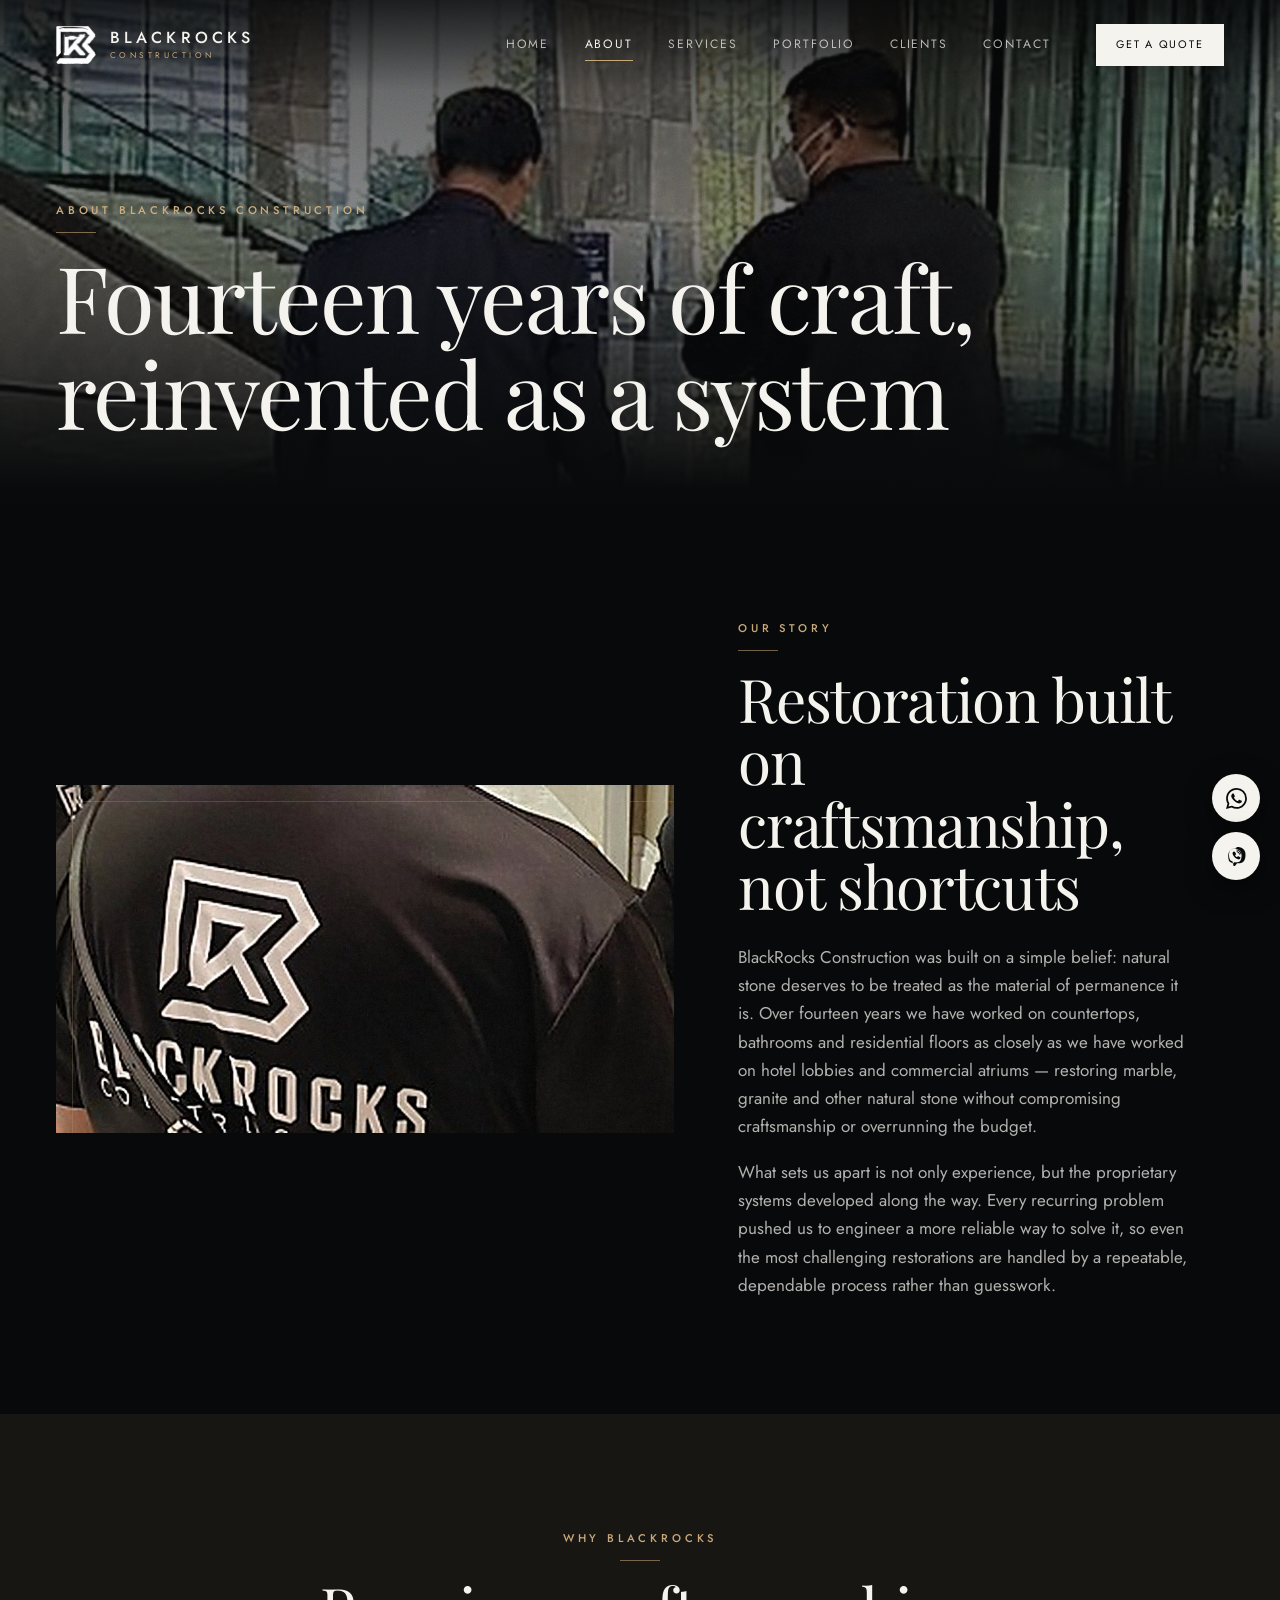
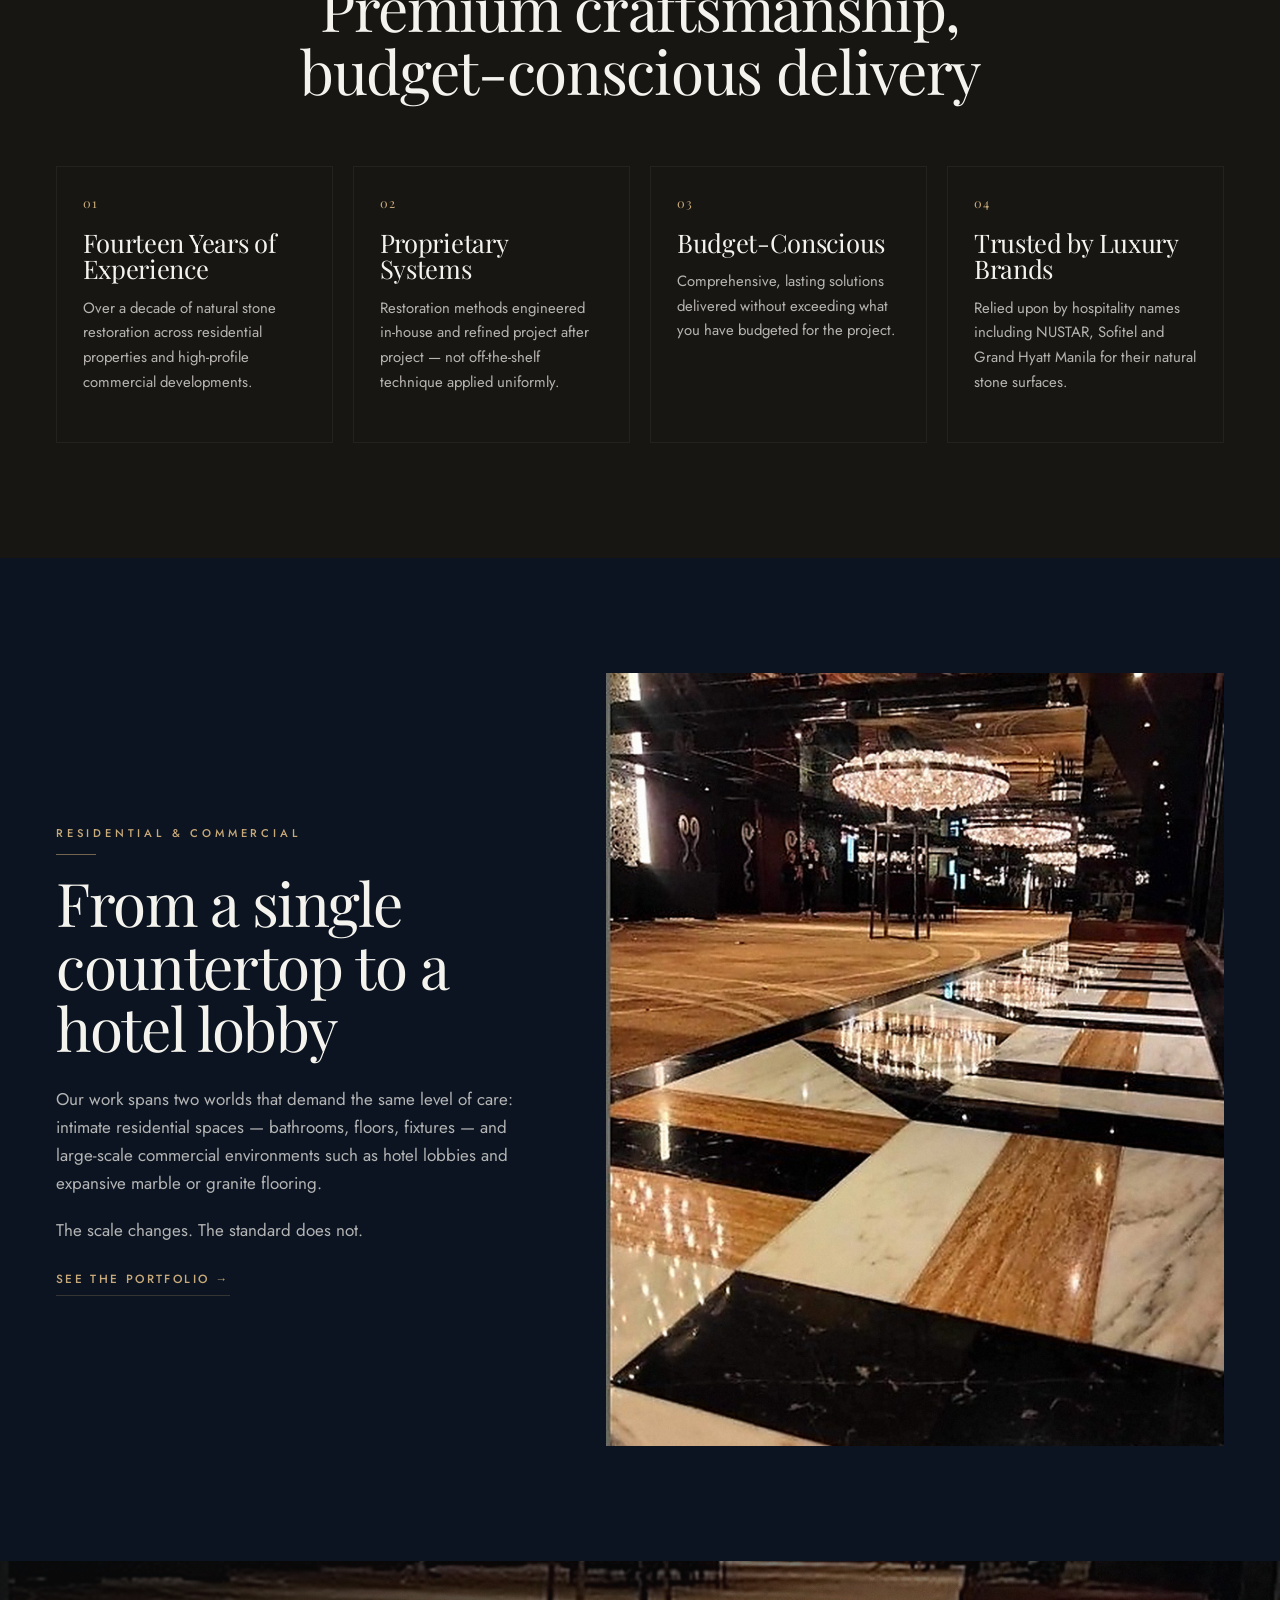
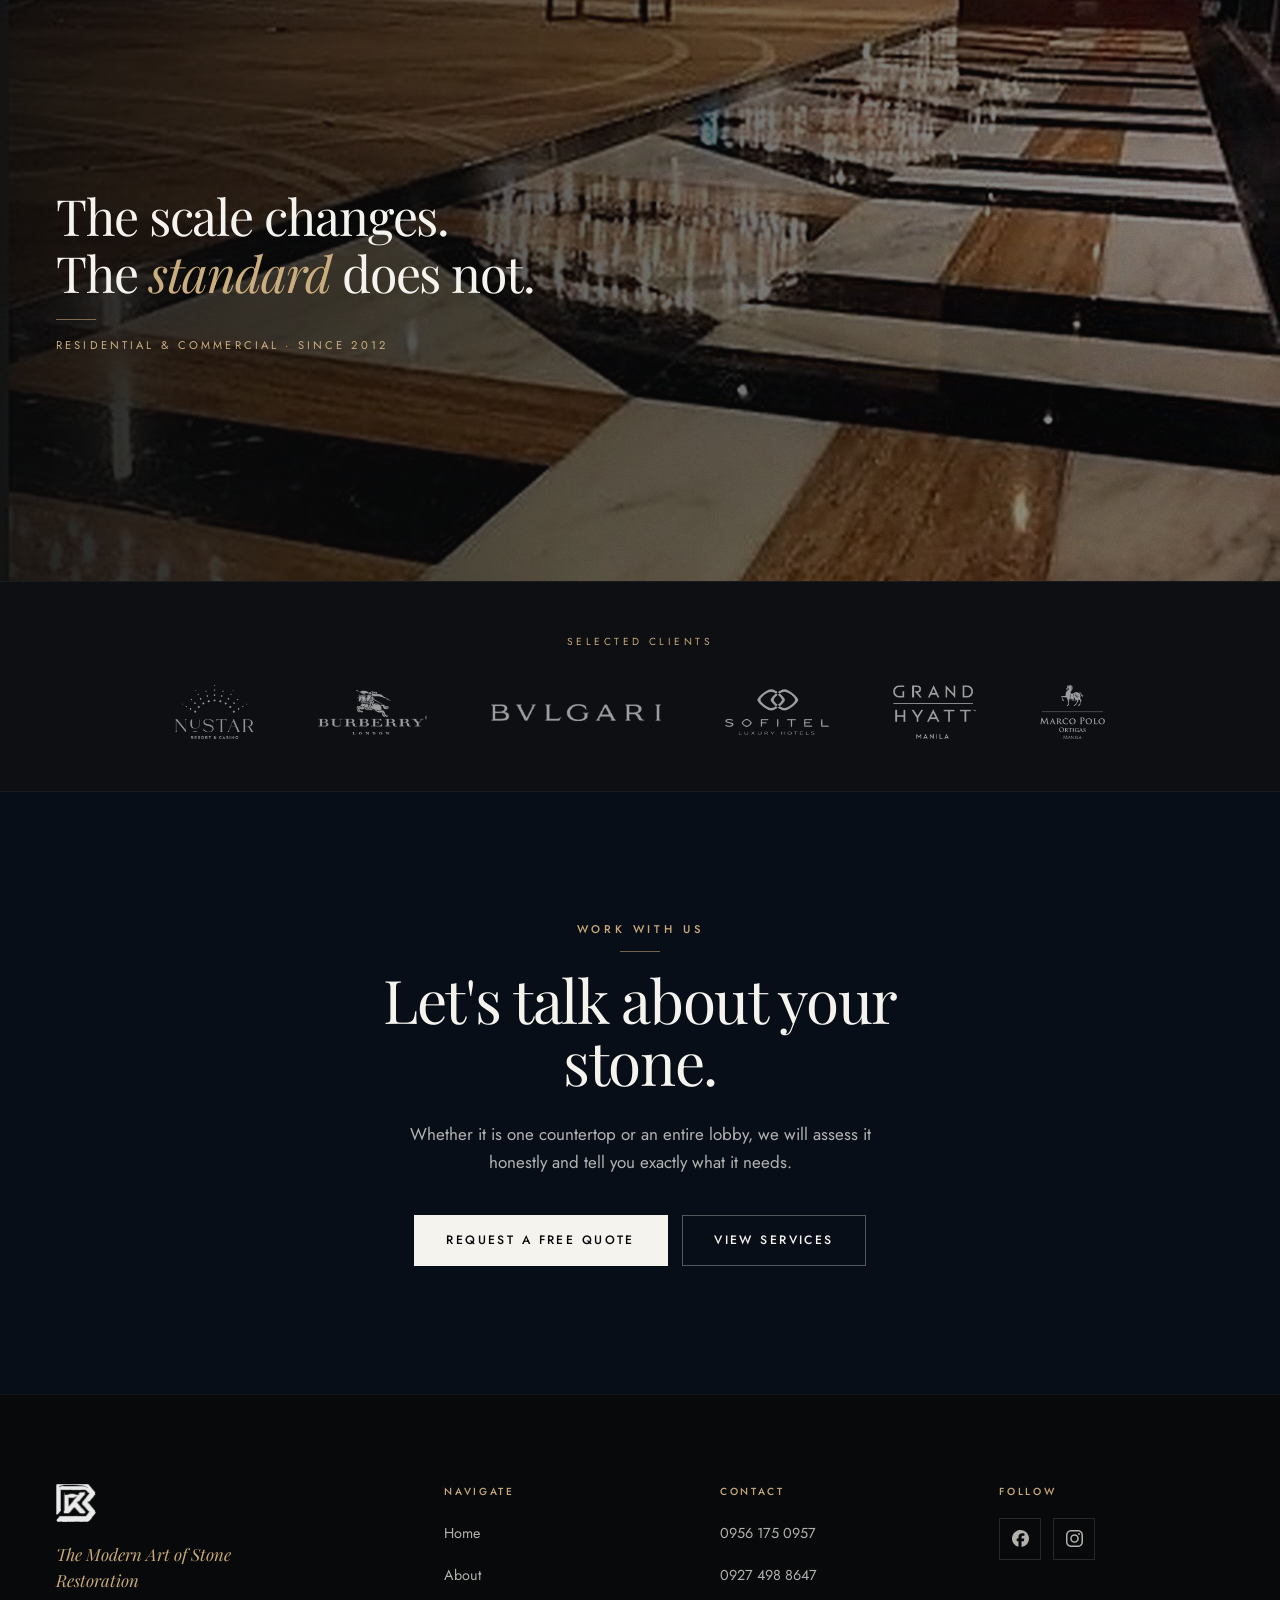
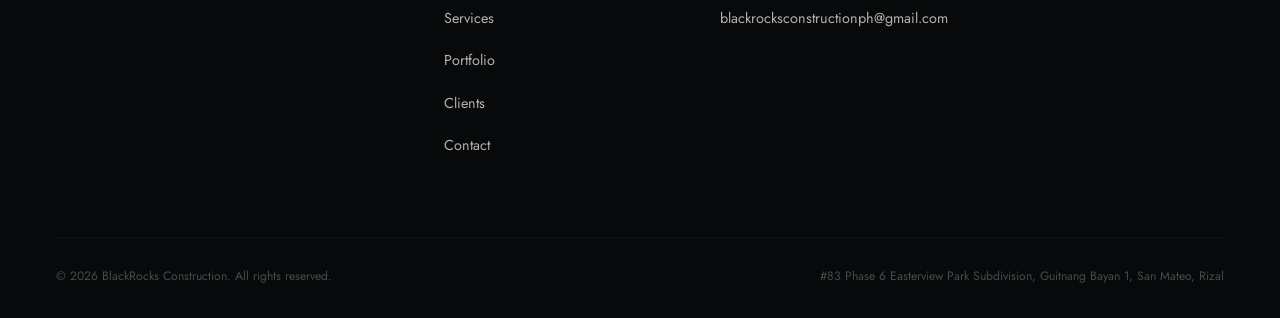
==== commit 8518cd25: "Redesign pass 2: fill the frame, add warmth and drama The first redesign fixed what was broken but o" ====
--- a/about.html
+++ b/about.html
@@ -53,7 +53,7 @@
 <section class="section-pad">
   <div class="container">
     <div class="split reveal">
-      <div class="split-media pano framed">
+      <div class="split-media wide16 framed">
         <img src="assets/images/raw/team-workers.jpg" alt="BlackRocks Construction technicians restoring stone on site">
       </div>
       <div class="split-body">
@@ -74,24 +74,32 @@
     </div>
     <div class="svc-grid reveal">
       <article class="svc-card">
-        <div class="svc-num">01</div>
-        <h3>Fourteen Years of Experience</h3>
-        <p>Over a decade of natural stone restoration across residential properties and high-profile commercial developments.</p>
-      </article>
-      <article class="svc-card">
-        <div class="svc-num">02</div>
-        <h3>Proprietary Systems</h3>
-        <p>Restoration methods engineered in-house and refined project after project — not off-the-shelf technique applied uniformly.</p>
-      </article>
-      <article class="svc-card">
-        <div class="svc-num">03</div>
-        <h3>Budget-Conscious</h3>
-        <p>Comprehensive, lasting solutions delivered without exceeding what you have budgeted for the project.</p>
-      </article>
-      <article class="svc-card">
-        <div class="svc-num">04</div>
-        <h3>Trusted by Luxury Brands</h3>
-        <p>Relied upon by hospitality names including NUSTAR, Sofitel and Grand Hyatt Manila for their natural stone surfaces.</p>
+        <div class="body">
+          <div class="svc-num">01</div>
+          <h3>Fourteen Years of Experience</h3>
+          <p>Over a decade of natural stone restoration across residential properties and high-profile commercial developments.</p>
+        </div>
+      </article>
+      <article class="svc-card">
+        <div class="body">
+          <div class="svc-num">02</div>
+          <h3>Proprietary Systems</h3>
+          <p>Restoration methods engineered in-house and refined project after project — not off-the-shelf technique applied uniformly.</p>
+        </div>
+      </article>
+      <article class="svc-card">
+        <div class="body">
+          <div class="svc-num">03</div>
+          <h3>Budget-Conscious</h3>
+          <p>Comprehensive, lasting solutions delivered without exceeding what you have budgeted for the project.</p>
+        </div>
+      </article>
+      <article class="svc-card">
+        <div class="body">
+          <div class="svc-num">04</div>
+          <h3>Trusted by Luxury Brands</h3>
+          <p>Relied upon by hospitality names including NUSTAR, Sofitel and Grand Hyatt Manila for their natural stone surfaces.</p>
+        </div>
       </article>
     </div>
   </div>
@@ -110,6 +118,16 @@
         <p>The scale changes. The standard does not.</p>
         <a href="portfolio.html" class="link-arrow">See the Portfolio &rarr;</a>
       </div>
+    </div>
+  </div>
+</section>
+
+<section class="band grain">
+  <div class="band-bg" style="background-image:url('assets/images/raw/com-lobby-chandelier.jpg')"></div>
+  <div class="container-wide">
+    <div class="band-inner reveal">
+      <p class="band-quote">The scale changes.<br>The <em>standard</em> does not.</p>
+      <div class="band-attr">Residential &amp; commercial &middot; since 2012</div>
     </div>
   </div>
 </section>
--- a/css/style.css
+++ b/css/style.css
@@ -1,37 +1,42 @@
 /* ==========================================================================
    BlackRocks Construction — Design System
-   Dark, editorial, restrained. Black / ink-navy / warm charcoal / bone-white.
+   Dark, editorial, confident. Black / ink-navy / warm charcoal / bone-white,
+   with a restrained champagne-bronze accent drawn from the marble tones.
    Type: Playfair Display (display) + Jost (body / UI)
    ========================================================================== */
 
 :root {
-  /* Surfaces — layered darks, each a real step apart */
+  /* Surfaces */
   --c-black:      #08090a;
   --c-surface-1:  #0d0f12;
-  --c-surface-2:  #121417;
+  --c-surface-2:  #131519;
   --c-navy:       #0b1420;
-  --c-navy-deep:  #080f18;
-  --c-charcoal:   #161513;   /* warm, replaces the old muddy mid-grey */
-  --c-charcoal-2: #1c1b18;
+  --c-navy-deep:  #070e17;
+  --c-charcoal:   #171613;
+  --c-charcoal-2: #1e1c18;
 
   /* Ink */
-  --c-white:      #f4f2ed;
-  --c-dim:        rgba(244, 242, 237, .70);
-  --c-faint:      rgba(244, 242, 237, .44);
-  --c-ghost:      rgba(244, 242, 237, .26);
-  --c-silver:     #c8ccd2;
+  --c-white:      #f5f3ee;
+  --c-dim:        rgba(245, 243, 238, .72);
+  --c-faint:      rgba(245, 243, 238, .46);
+  --c-ghost:      rgba(245, 243, 238, .28);
+
+  /* Champagne-bronze accent */
+  --c-accent:      #c8a97a;
+  --c-accent-soft: rgba(200, 169, 122, .55);
+  --c-accent-hair: rgba(200, 169, 122, .22);
 
   /* Lines */
-  --c-line:       rgba(244, 242, 237, .12);
-  --c-line-soft:  rgba(244, 242, 237, .07);
-  --c-line-hair:  rgba(244, 242, 237, .045);
+  --c-line:       rgba(245, 243, 238, .13);
+  --c-line-soft:  rgba(245, 243, 238, .075);
+  --c-line-hair:  rgba(245, 243, 238, .05);
 
   --font-head: 'Playfair Display', 'Times New Roman', serif;
   --font-body: 'Jost', 'Helvetica Neue', Arial, sans-serif;
 
-  --container: 1200px;
-  --wide: 1400px;
-  --pad: clamp(22px, 5vw, 60px);
+  --container: 1320px;
+  --wide: 1600px;
+  --pad: clamp(22px, 4.5vw, 56px);
 
   --ease: cubic-bezier(.22, .61, .36, 1);
   --ease-out: cubic-bezier(.16, 1, .3, 1);
@@ -45,10 +50,9 @@
   background: var(--c-black);
   color: var(--c-white);
   font-family: var(--font-body);
-  font-size: 16px;
+  font-size: 17px;
   font-weight: 400;
-  line-height: 1.7;
-  letter-spacing: .005em;
+  line-height: 1.65;
   -webkit-font-smoothing: antialiased;
   -moz-osx-font-smoothing: grayscale;
   overflow-x: hidden;
@@ -63,19 +67,19 @@
 h1, h2, h3, h4 {
   font-family: var(--font-head);
   font-weight: 400;
-  line-height: 1.08;
-  margin: 0 0 .48em;
-  letter-spacing: -.015em;
-}
-
-h1 { font-size: clamp(2.6rem, 6.2vw, 5.1rem); }
-h2 { font-size: clamp(1.95rem, 3.9vw, 3.15rem); }
-h3 { font-size: clamp(1.18rem, 1.9vw, 1.45rem); letter-spacing: -.01em; }
-
-p { margin: 0 0 1.15em; color: var(--c-dim); }
+  line-height: 1.04;
+  margin: 0 0 .44em;
+  letter-spacing: -.022em;
+}
+
+h1 { font-size: clamp(3rem, 7.2vw, 6.2rem); }
+h2 { font-size: clamp(2.2rem, 4.7vw, 3.9rem); }
+h3 { font-size: clamp(1.25rem, 2vw, 1.6rem); letter-spacing: -.012em; }
+
+p { margin: 0 0 1.1em; color: var(--c-dim); }
 p:last-child { margin-bottom: 0; }
 
-.lead { font-size: clamp(1.02rem, 1.5vw, 1.16rem); line-height: 1.65; color: var(--c-dim); }
+.lead { font-size: clamp(1.08rem, 1.6vw, 1.3rem); line-height: 1.6; color: var(--c-dim); }
 
 .eyebrow {
   display: block;
@@ -84,14 +88,14 @@
   font-weight: 500;
   letter-spacing: .34em;
   text-transform: uppercase;
-  color: var(--c-faint);
-  margin-bottom: 1.5em;
+  color: var(--c-accent);
+  margin-bottom: 1.4em;
 }
 .eyebrow::after {
   content: '';
   display: block;
-  width: 34px; height: 1px;
-  background: var(--c-ghost);
+  width: 40px; height: 1px;
+  background: var(--c-accent-soft);
   margin-top: 1.1em;
 }
 .eyebrow.no-rule::after { display: none; }
@@ -100,15 +104,22 @@
 .container-wide { max-width: var(--wide); margin: 0 auto; padding-left: var(--pad); padding-right: var(--pad); }
 
 section { position: relative; }
-.section-pad { padding: clamp(80px, 12vw, 150px) 0; }
-.section-pad-sm { padding: clamp(56px, 8vw, 96px) 0; }
-
-/* Fine grain — makes soft photography read as atmosphere, not low resolution */
+
+/* .hero, .page-hero and .band are flex containers; without this their container
+   child shrink-wraps to its content and the auto margins centre it. */
+.hero > .container-wide,
+.page-hero > .container-wide,
+.band > .container-wide { width: 100%; }
+
+.section-pad { padding: clamp(72px, 9vw, 122px) 0; }
+.section-pad-sm { padding: clamp(48px, 6vw, 78px) 0; }
+
+/* Fine grain — lets soft photography read as atmosphere, not upscaling */
 .grain::after {
   content: '';
   position: absolute; inset: 0;
   pointer-events: none;
-  opacity: .38;
+  opacity: .34;
   mix-blend-mode: overlay;
   background-image: url("data:image/svg+xml,%3Csvg xmlns='http://www.w3.org/2000/svg' width='180' height='180'%3E%3Cfilter id='n'%3E%3CfeTurbulence type='fractalNoise' baseFrequency='.85' numOctaves='3' stitchTiles='stitch'/%3E%3C/filter%3E%3Crect width='180' height='180' filter='url(%23n)' opacity='.55'/%3E%3C/svg%3E");
 }
@@ -119,36 +130,39 @@
   align-items: center;
   justify-content: center;
   gap: .7em;
-  padding: 1.05em 2.3em;
-  font-size: .74rem;
+  padding: 1.18em 2.6em;
+  font-size: .76rem;
   font-weight: 500;
   letter-spacing: .2em;
   text-transform: uppercase;
-  border: 1px solid rgba(244,242,237,.3);
+  border: 1px solid rgba(245,243,238,.32);
   background: transparent;
   color: var(--c-white);
   border-radius: 0;
   position: relative;
   overflow: hidden;
+  isolation: isolate;
   transition: color .4s var(--ease), border-color .4s var(--ease);
   white-space: nowrap;
 }
 .btn::before {
   content: '';
-  position: absolute; inset: 0;
+  position: absolute; inset: 0; z-index: -1;
   background: var(--c-white);
   transform: scaleX(0);
   transform-origin: right;
   transition: transform .45s var(--ease-out);
-  z-index: -1;
-}
-.btn > * , .btn { z-index: 0; }
+}
 .btn:hover { color: var(--c-black); border-color: var(--c-white); }
 .btn:hover::before { transform: scaleX(1); transform-origin: left; }
 
 .btn-solid { background: var(--c-white); color: var(--c-black); border-color: var(--c-white); }
-.btn-solid::before { background: var(--c-silver); }
-.btn-solid:hover { color: var(--c-black); }
+.btn-solid::before { background: var(--c-accent); }
+.btn-solid:hover { color: var(--c-black); border-color: var(--c-accent); }
+
+.btn-accent { border-color: var(--c-accent); color: var(--c-accent); }
+.btn-accent::before { background: var(--c-accent); }
+.btn-accent:hover { color: var(--c-black); }
 
 .btn-row { display: flex; gap: 14px; flex-wrap: wrap; }
 
@@ -156,61 +170,54 @@
 .link-arrow {
   display: inline-flex; align-items: center; gap: .6em;
   font-size: .74rem; font-weight: 500; letter-spacing: .2em; text-transform: uppercase;
-  color: var(--c-white);
-  padding-bottom: .5em;
-  border-bottom: 1px solid var(--c-ghost);
-  transition: border-color .35s var(--ease), gap .35s var(--ease);
-}
-.link-arrow:hover { border-color: var(--c-white); gap: 1em; }
+  color: var(--c-accent);
+  padding-bottom: .55em;
+  border-bottom: 1px solid var(--c-accent-hair);
+  transition: border-color .35s var(--ease), gap .35s var(--ease), color .35s var(--ease);
+}
+.link-arrow:hover { border-color: var(--c-accent); gap: 1.05em; color: var(--c-white); }
 
 /* ---------- Nav ---------- */
 .site-header {
   position: fixed; top: 0; left: 0; right: 0; z-index: 1000;
-  padding: 26px 0;
+  padding: 24px 0;
   transition: background .4s var(--ease), padding .4s var(--ease), border-color .4s var(--ease);
   border-bottom: 1px solid transparent;
 }
 .site-header::before {
   content: '';
   position: absolute; inset: 0;
-  background: linear-gradient(to bottom, rgba(8,9,10,.7), transparent);
+  background: linear-gradient(to bottom, rgba(8,9,10,.72), transparent);
   pointer-events: none;
   transition: opacity .4s var(--ease);
 }
 .site-header.is-scrolled {
-  background: rgba(8,9,10,.86);
+  background: rgba(8,9,10,.88);
   backdrop-filter: blur(14px);
   -webkit-backdrop-filter: blur(14px);
-  padding: 14px 0;
+  padding: 13px 0;
   border-bottom-color: var(--c-line-hair);
 }
 .site-header.is-scrolled::before { opacity: 0; }
 
 .nav-wrap { display: flex; align-items: center; justify-content: space-between; position: relative; }
 
-.brand { display: flex; align-items: center; gap: 13px; }
-.brand img { height: 34px; width: auto; }
+.brand { display: flex; align-items: center; gap: 14px; }
+.brand img { height: 38px; width: auto; }
 .brand-text { display: block; line-height: 1; }
-.brand-name {
-  display: block;
-  font-size: .95rem; font-weight: 500; letter-spacing: .26em; color: var(--c-white);
-}
-.brand-sub {
-  display: block;
-  font-size: .5rem; letter-spacing: .42em; color: var(--c-faint);
-  font-weight: 400; margin-top: 5px;
-}
-
-.nav-links { display: flex; align-items: center; gap: 2.3rem; }
+.brand-name { display: block; font-size: 1rem; font-weight: 500; letter-spacing: .26em; color: var(--c-white); }
+.brand-sub  { display: block; font-size: .52rem; letter-spacing: .42em; color: var(--c-accent); font-weight: 400; margin-top: 5px; }
+
+.nav-links { display: flex; align-items: center; gap: 2.2rem; }
 .nav-links a {
-  font-size: .74rem; font-weight: 400; letter-spacing: .16em; text-transform: uppercase;
+  font-size: .755rem; font-weight: 400; letter-spacing: .16em; text-transform: uppercase;
   color: var(--c-dim); padding: 6px 0; position: relative;
   transition: color .3s var(--ease);
 }
 .nav-links a:not(.btn)::after {
   content: '';
   position: absolute; left: 0; right: 0; bottom: 0; height: 1px;
-  background: var(--c-white);
+  background: var(--c-accent);
   transform: scaleX(0); transform-origin: right;
   transition: transform .35s var(--ease-out);
 }
@@ -220,7 +227,7 @@
 .nav-links a.active:not(.btn)::after { transform: scaleX(1); transform-origin: left; }
 
 /* .nav-links a sets colour at higher specificity than .btn-solid — re-assert it */
-.nav-links a.btn { padding: .95em 1.7em; font-size: .68rem; }
+.nav-links a.btn { padding: 1em 1.8em; font-size: .68rem; }
 .nav-links a.btn-solid,
 .nav-links a.btn-solid:hover { color: var(--c-black); }
 .nav-cta { margin-left: .6rem; }
@@ -241,7 +248,7 @@
 .nav-toggle.is-open::after { top: 10px; transform: rotate(-45deg); }
 .nav-toggle.is-open span { opacity: 0; }
 
-@media (max-width: 940px) {
+@media (max-width: 1040px) {
   .nav-toggle { display: block; }
   .nav-links {
     position: fixed; inset: 0;
@@ -252,7 +259,7 @@
     gap: 1.9rem;
   }
   .nav-links.is-open { transform: translateX(0); }
-  .nav-links a { font-size: 1rem; letter-spacing: .22em; }
+  .nav-links a { font-size: 1.05rem; letter-spacing: .22em; }
   .nav-links a.btn { margin-top: .8rem; font-size: .74rem; }
   .nav-cta { margin-left: 0; }
 }
@@ -268,37 +275,33 @@
 .hero-bg {
   position: absolute; inset: 0; z-index: -2;
   background-size: cover; background-position: center;
-  transform: scale(1.04);
+  transform: scale(1.03);
 }
 .hero::before {
   content: '';
   position: absolute; inset: 0; z-index: -1;
   background:
-    linear-gradient(180deg, rgba(8,9,10,.72) 0%, rgba(8,9,10,.38) 38%, rgba(8,9,10,.93) 88%, var(--c-black) 100%),
-    linear-gradient(90deg, rgba(8,9,10,.78) 0%, rgba(8,9,10,.15) 62%);
-}
-.hero-inner { padding-bottom: clamp(64px, 10vw, 128px); padding-top: 150px; position: relative; }
-.hero h1 { max-width: 15ch; margin-bottom: .34em; }
-.hero h1 em {
-  font-style: italic;
-  color: var(--c-silver);
-}
-.hero-lead { max-width: 44ch; margin-bottom: 2.4em; }
-.hero .btn-row { margin-bottom: 0; }
+    linear-gradient(180deg, rgba(8,9,10,.74) 0%, rgba(8,9,10,.34) 34%, rgba(8,9,10,.92) 86%, var(--c-black) 100%),
+    linear-gradient(90deg, rgba(8,9,10,.8) 0%, rgba(8,9,10,.12) 60%);
+}
+.hero-inner { padding-bottom: clamp(66px, 8vw, 118px); padding-top: 150px; position: relative; }
+.hero h1 { max-width: 16ch; margin-bottom: .3em; }
+.hero h1 em { font-style: italic; color: var(--c-accent); }
+.hero-lead { max-width: 46ch; margin-bottom: 2.3em; }
 
 .hero-scroll {
   position: absolute; bottom: 30px; right: var(--pad);
   writing-mode: vertical-rl;
   font-size: .62rem; letter-spacing: .3em; text-transform: uppercase;
-  color: var(--c-ghost);
+  color: var(--c-accent-soft);
   display: flex; align-items: center; gap: 12px;
 }
-.hero-scroll::after { content: ''; width: 1px; height: 52px; background: linear-gradient(var(--c-ghost), transparent); }
-@media (max-width: 940px) { .hero-scroll { display: none; } }
+.hero-scroll::after { content: ''; width: 1px; height: 56px; background: linear-gradient(var(--c-accent-soft), transparent); }
+@media (max-width: 1040px) { .hero-scroll { display: none; } }
 
 /* Interior page hero */
 .page-hero {
-  min-height: 52vh;
+  min-height: 56vh;
   display: flex; align-items: flex-end;
   position: relative; isolation: isolate; overflow: hidden;
 }
@@ -306,77 +309,112 @@
 .page-hero::before {
   content: '';
   position: absolute; inset: 0; z-index: -1;
-  background: linear-gradient(180deg, rgba(8,9,10,.7), rgba(8,9,10,.55) 45%, var(--c-black) 96%);
-}
-.page-hero-inner { padding: 170px 0 60px; }
+  background: linear-gradient(180deg, rgba(8,9,10,.7), rgba(8,9,10,.5) 45%, var(--c-black) 97%);
+}
+/* longhand only — the `padding` shorthand would wipe .container-wide's side padding */
+.page-hero-inner { padding-top: 180px; padding-bottom: 64px; }
 .page-hero h1 { margin-bottom: 0; }
+
+/* ---------- Full-bleed statement band ---------- */
+.band {
+  position: relative;
+  min-height: clamp(380px, 52vw, 620px);
+  display: flex; align-items: center;
+  isolation: isolate; overflow: hidden;
+}
+.band-bg {
+  position: absolute; inset: 0; z-index: -2;
+  background-size: cover; background-position: center;
+}
+.band::before {
+  content: '';
+  position: absolute; inset: 0; z-index: -1;
+  background: linear-gradient(90deg, rgba(8,9,10,.9) 0%, rgba(8,9,10,.62) 48%, rgba(8,9,10,.42) 100%);
+}
+.band-inner { max-width: 760px; }
+.band-quote {
+  font-family: var(--font-head);
+  font-size: clamp(1.9rem, 3.9vw, 3.5rem);
+  line-height: 1.14; letter-spacing: -.022em;
+  color: var(--c-white); margin: 0;
+  text-wrap: balance;
+}
+.band-quote em { font-style: italic; color: var(--c-accent); }
+.band-attr {
+  margin-top: 1.5em; font-size: .7rem; letter-spacing: .28em;
+  text-transform: uppercase; color: var(--c-accent);
+  position: relative; padding-top: 1.5em;
+}
+.band-attr::before {
+  content: ''; position: absolute; top: 0; left: 0;
+  width: 40px; height: 1px; background: var(--c-accent-soft);
+}
 
 /* ---------- Client logo strip ---------- */
 .trust-strip {
   background: var(--c-surface-1);
   border-top: 1px solid var(--c-line-hair);
   border-bottom: 1px solid var(--c-line-hair);
-  padding: 46px 0;
+  padding: 52px 0;
 }
 .trust-label {
   text-align: center;
   font-size: .64rem; letter-spacing: .34em; text-transform: uppercase;
-  color: var(--c-ghost); margin: 0 0 32px;
+  color: var(--c-accent); margin: 0 0 34px;
 }
 .trust-logos {
   display: flex; align-items: center; justify-content: center;
   flex-wrap: wrap;
-  gap: clamp(28px, 5vw, 62px);
+  gap: clamp(30px, 5vw, 70px);
 }
 /* PNG marks are pre-knocked-out to white — no filter hacks */
-.trust-logos img {
-  width: auto;
-  opacity: .58;
-  transition: opacity .4s var(--ease);
-}
+.trust-logos img { width: auto; opacity: .6; transition: opacity .4s var(--ease); }
 .trust-logos img:hover { opacity: 1; }
 
-.logo-nustar     { height: 48px; }
-.logo-burberry   { height: 40px; }
-.logo-bvlgari    { height: 15px; }
-.logo-sofitel    { height: 41px; }
-.logo-grandhyatt { height: 48px; }
-.logo-marcopolo  { height: 48px; }
+.logo-nustar     { height: 54px; }
+.logo-burberry   { height: 45px; }
+.logo-bvlgari    { height: 17px; }
+.logo-sofitel    { height: 46px; }
+.logo-grandhyatt { height: 54px; }
+.logo-marcopolo  { height: 54px; }
 
 @media (max-width: 620px) {
   .trust-logos { gap: 26px 34px; }
-  .logo-nustar, .logo-grandhyatt, .logo-marcopolo { height: 36px; }
-  .logo-burberry, .logo-sofitel { height: 30px; }
-  .logo-bvlgari { height: 12px; }
+  .logo-nustar, .logo-grandhyatt, .logo-marcopolo { height: 38px; }
+  .logo-burberry, .logo-sofitel { height: 32px; }
+  .logo-bvlgari { height: 13px; }
 }
 
 /* ---------- Editorial split ---------- */
 .split {
   display: grid;
-  grid-template-columns: 1fr 1fr;
-  gap: clamp(36px, 7vw, 96px);
+  grid-template-columns: 1.12fr .88fr;   /* media leads */
+  gap: clamp(34px, 5vw, 76px);
   align-items: center;
 }
+.split.reverse { grid-template-columns: .88fr 1.12fr; }
+.split.reverse .split-media { order: 2; }
 .split-media { position: relative; overflow: hidden; }
 .split-media img { width: 100%; height: 100%; object-fit: cover; }
 .split-media.tall img  { aspect-ratio: 4/5; }
-.split-media.wide img  { aspect-ratio: 16/9; }
+.split-media.wide img  { aspect-ratio: 3/2; }
+.split-media.wide16 img { aspect-ratio: 16/9; }
 .split-media.pano img  { aspect-ratio: 21/9; }
-.split.reverse .split-media { order: 2; }
-.split-body { max-width: 52ch; }
+.split-body { max-width: 46ch; }
 
 /* offset accent frame */
-.split-media.framed::before {
+.split-media.framed::after {
   content: '';
   position: absolute; inset: 0;
-  border: 1px solid var(--c-line);
-  transform: translate(14px, 14px);
+  border: 1px solid var(--c-accent-hair);
+  transform: translate(16px, 16px);
   pointer-events: none;
 }
 
-@media (max-width: 900px) {
+@media (max-width: 940px) {
   .split, .split.reverse { grid-template-columns: 1fr; }
   .split.reverse .split-media { order: 0; }
+  .split-body { max-width: none; }
 }
 
 .section-navy { background: var(--c-navy); }
@@ -391,97 +429,114 @@
   border-bottom: 1px solid var(--c-line-hair);
 }
 .stat {
-  padding: clamp(30px, 4vw, 46px) clamp(16px, 3vw, 34px);
+  padding: clamp(38px, 4.6vw, 62px) clamp(18px, 3vw, 38px);
   text-align: center;
   border-right: 1px solid var(--c-line-hair);
+  position: relative;
 }
 .stat:last-child { border-right: none; }
 .stat-num {
   font-family: var(--font-head);
-  font-size: clamp(2rem, 3.6vw, 2.9rem);
-  line-height: 1; color: var(--c-white);
-}
+  font-size: clamp(3rem, 6vw, 5rem);
+  line-height: .95; color: var(--c-white);
+}
+.stat-num sup { font-size: .38em; vertical-align: super; color: var(--c-accent); margin-left: .1em; }
 .stat-label {
-  font-size: .66rem; letter-spacing: .22em; text-transform: uppercase;
-  color: var(--c-faint); margin-top: 1em;
-}
-@media (max-width: 700px) {
+  font-size: .67rem; letter-spacing: .24em; text-transform: uppercase;
+  color: var(--c-faint); margin-top: 1.4em;
+  position: relative; padding-top: 1.4em;
+}
+.stat-label::before {
+  content: ''; position: absolute; top: 0; left: 50%; transform: translateX(-50%);
+  width: 26px; height: 1px; background: var(--c-accent-soft);
+}
+@media (max-width: 760px) {
   .stat-row { grid-template-columns: 1fr; }
   .stat { border-right: none; border-bottom: 1px solid var(--c-line-hair); }
   .stat:last-child { border-bottom: none; }
 }
 
-/* ---------- Section head ---------- */
-.section-head { max-width: 640px; margin-bottom: clamp(44px, 6vw, 72px); }
+/* ---------- Section heads ---------- */
+.section-head { max-width: 680px; margin-bottom: clamp(44px, 5vw, 68px); }
 .section-head.center { margin-left: auto; margin-right: auto; text-align: center; }
 .section-head.center .eyebrow::after { margin-left: auto; margin-right: auto; }
-.section-head p { max-width: 54ch; }
+.section-head p { max-width: 56ch; }
 .section-head.center p { margin-left: auto; margin-right: auto; }
 
-/* Head with a rule running to the edge */
 .head-row {
   display: flex; align-items: flex-end; justify-content: space-between;
-  gap: 32px; margin-bottom: clamp(40px, 5vw, 64px);
-  padding-bottom: 26px; border-bottom: 1px solid var(--c-line-hair);
+  gap: 32px; margin-bottom: clamp(40px, 4.6vw, 62px);
+  padding-bottom: 28px; border-bottom: 1px solid var(--c-line-hair);
 }
 .head-row h2 { margin-bottom: 0; }
-.head-row .eyebrow { margin-bottom: .9em; }
+.head-row .eyebrow { margin-bottom: .85em; }
 .head-row .eyebrow::after { display: none; }
-@media (max-width: 760px) { .head-row { flex-direction: column; align-items: flex-start; gap: 20px; } }
+@media (max-width: 800px) { .head-row { flex-direction: column; align-items: flex-start; gap: 22px; } }
 
 /* ---------- Services ---------- */
-.svc-grid { display: grid; grid-template-columns: repeat(2, 1fr); gap: 1px; background: var(--c-line-hair); }
+.svc-grid { display: grid; grid-template-columns: repeat(4, 1fr); gap: clamp(14px, 1.6vw, 24px); }
+.svc-grid.two-up { grid-template-columns: repeat(2, 1fr); }
 .svc-card {
   background: var(--c-charcoal);
-  padding: clamp(28px, 3.6vw, 46px);
+  border: 1px solid var(--c-line-hair);
   display: flex; flex-direction: column;
-  transition: background .45s var(--ease);
-  position: relative;
-}
-.svc-card:hover { background: var(--c-charcoal-2); }
+  overflow: hidden;
+  transition: transform .5s var(--ease-out), border-color .45s var(--ease), background .45s var(--ease);
+}
+.svc-card:hover { transform: translateY(-6px); border-color: var(--c-accent-hair); background: var(--c-charcoal-2); }
+.svc-card .thumb { aspect-ratio: 4/3; overflow: hidden; position: relative; }
+.svc-card .thumb img { width: 100%; height: 100%; object-fit: cover; transition: transform .9s var(--ease-out); }
+.svc-card:hover .thumb img { transform: scale(1.06); }
+.svc-card .thumb::after {
+  content: ''; position: absolute; inset: 0;
+  background: linear-gradient(to top, rgba(23,22,19,.85), transparent 55%);
+}
+.svc-card .body { padding: clamp(22px, 2vw, 30px); display: flex; flex-direction: column; flex: 1; }
 .svc-num {
-  font-family: var(--font-head); font-size: .82rem; color: var(--c-ghost);
-  letter-spacing: .1em; margin-bottom: 1.6em;
-}
-.svc-card h3 { margin-bottom: .6em; }
-.svc-card p { font-size: .93rem; flex: 1; margin-bottom: 1.8em; }
+  font-family: var(--font-head); font-size: .8rem; color: var(--c-accent);
+  letter-spacing: .1em; margin-bottom: 1.2em;
+}
+.svc-card h3 { margin-bottom: .55em; }
+.svc-card p { font-size: .93rem; flex: 1; margin-bottom: 1.5em; }
 .svc-card .link-arrow { align-self: flex-start; }
-@media (max-width: 800px) { .svc-grid { grid-template-columns: 1fr; } }
+@media (max-width: 1100px) { .svc-grid { grid-template-columns: repeat(2, 1fr); } }
+@media (max-width: 620px)  { .svc-grid, .svc-grid.two-up { grid-template-columns: 1fr; } }
 
 /* Services detail rows */
 .svc-detail {
-  display: grid; grid-template-columns: 1fr 1fr;
-  gap: clamp(36px, 6vw, 84px);
+  display: grid; grid-template-columns: 1.1fr .9fr;
+  gap: clamp(34px, 5vw, 80px);
   align-items: center;
-  padding: clamp(48px, 7vw, 88px) 0;
+  padding: clamp(52px, 6vw, 90px) 0;
   border-bottom: 1px solid var(--c-line-hair);
 }
 .svc-detail:last-child { border-bottom: none; }
+.svc-detail:nth-child(even) { grid-template-columns: .9fr 1.1fr; }
 .svc-detail:nth-child(even) .svc-detail-media { order: 2; }
 .svc-detail-media { overflow: hidden; position: relative; }
-.svc-detail-media img { width: 100%; object-fit: cover; aspect-ratio: 3/2; }
-.svc-detail-body { max-width: 50ch; }
-@media (max-width: 820px) {
+.svc-detail-media img { width: 100%; object-fit: cover; aspect-ratio: 4/3; }
+.svc-detail-body { max-width: 46ch; }
+@media (max-width: 900px) {
   .svc-detail, .svc-detail:nth-child(even) { grid-template-columns: 1fr; }
   .svc-detail:nth-child(even) .svc-detail-media { order: 0; }
+  .svc-detail-body { max-width: none; }
 }
 
 /* ---------- Before / After ---------- */
-.ba-grid { display: grid; grid-template-columns: repeat(3, 1fr); gap: clamp(18px, 2.4vw, 30px); }
+.ba-grid { display: grid; grid-template-columns: repeat(3, 1fr); gap: clamp(18px, 2.2vw, 30px); }
 .ba-card { position: relative; display: flex; flex-direction: column; }
-/* Fixed ratio keeps all three cards — and their captions — on the same baseline.
-   These are composite before/after graphics with labels burned in and wildly
-   different native ratios, so they must be contained, never cropped. */
+/* Composite graphics with labels burned in and very different native ratios —
+   contain them, never crop. */
 .ba-card .ba-img {
   overflow: hidden; position: relative;
   aspect-ratio: 16/10;
   background: var(--c-surface-2);
+  border: 1px solid var(--c-line-hair);
   display: flex; align-items: center; justify-content: center;
 }
 .ba-card img { width: 100%; height: 100%; object-fit: contain; transition: transform .8s var(--ease-out); }
-.ba-card:hover img { transform: scale(1.03); }
-.ba-caption { padding: 18px 2px 0; font-size: .86rem; color: var(--c-faint); line-height: 1.6; }
-@media (max-width: 900px) { .ba-grid { grid-template-columns: 1fr; max-width: 460px; margin: 0 auto; } }
+.ba-caption { padding: 18px 2px 0; font-size: .88rem; color: var(--c-faint); line-height: 1.6; }
+@media (max-width: 900px) { .ba-grid { grid-template-columns: 1fr; max-width: 480px; margin: 0 auto; } }
 
 /* Drag-to-compare */
 .slider-frame {
@@ -491,79 +546,77 @@
   border: 1px solid var(--c-line-hair);
   touch-action: pan-y;
 }
+.slider-frame img { position: absolute; inset: 0; width: 100%; height: 100%; object-fit: cover; }
+.slider-frame .after-img { clip-path: inset(0 0 0 50%); }
+.slider-handle {
+  position: absolute; top: 0; bottom: 0; left: 50%;
+  width: 1px; background: rgba(245,243,238,.9);
+  transform: translateX(-.5px);
+}
+.slider-handle::after {
+  content: '';
+  position: absolute; top: 50%; left: 50%;
+  transform: translate(-50%, -50%);
+  width: 50px; height: 50px;
+  border: 1px solid rgba(245,243,238,.9);
+  border-radius: 50%;
+  background: rgba(8,9,10,.35);
+  backdrop-filter: blur(3px); -webkit-backdrop-filter: blur(3px);
+}
+.slider-handle::before {
+  content: '';
+  position: absolute; top: 50%; left: 50%;
+  width: 16px; height: 8px;
+  transform: translate(-50%,-50%);
+  background: rgba(245,243,238,.95);
+  clip-path: polygon(0 50%, 32% 0, 32% 100%, 68% 0, 68% 100%, 100% 50%);
+  z-index: 1;
+}
 .slider-tag {
-  position: absolute; bottom: 14px; z-index: 2;
-  padding: 6px 12px;
+  position: absolute; bottom: 16px; z-index: 2;
+  padding: 7px 13px;
   font-size: .6rem; letter-spacing: .22em; text-transform: uppercase;
   color: var(--c-white);
   background: rgba(8,9,10,.62);
   backdrop-filter: blur(4px); -webkit-backdrop-filter: blur(4px);
   pointer-events: none;
 }
-.slider-tag.is-before { left: 14px; }
-.slider-tag.is-after  { right: 14px; }
-.slider-frame img { position: absolute; inset: 0; width: 100%; height: 100%; object-fit: cover; }
-.slider-frame .after-img { clip-path: inset(0 0 0 50%); }
-.slider-handle {
-  position: absolute; top: 0; bottom: 0; left: 50%;
-  width: 1px; background: rgba(244,242,237,.9);
-  transform: translateX(-.5px);
-}
-.slider-handle::after {
-  content: '';
-  position: absolute; top: 50%; left: 50%;
-  transform: translate(-50%, -50%);
-  width: 46px; height: 46px;
-  border: 1px solid rgba(244,242,237,.9);
-  border-radius: 50%;
-  background: rgba(8,9,10,.35);
-  backdrop-filter: blur(3px);
-  -webkit-backdrop-filter: blur(3px);
-}
-.slider-handle::before {
-  content: '';
-  position: absolute; top: 50%; left: 50%;
-  width: 15px; height: 7px;
-  transform: translate(-50%,-50%);
-  background:
-    linear-gradient(to right, rgba(244,242,237,.95) 0 5px, transparent 5px 10px, rgba(244,242,237,.95) 10px 15px);
-  clip-path: polygon(0 50%, 32% 0, 32% 100%, 68% 0, 68% 100%, 100% 50%);
-  z-index: 1;
-}
-.slider-note { margin-top: 14px; font-size: .84rem; color: var(--c-faint); }
+.slider-tag.is-before { left: 16px; }
+.slider-tag.is-after  { right: 16px; }
+.slider-note { margin-top: 16px; font-size: .88rem; color: var(--c-faint); }
 
 /* ---------- Portfolio ---------- */
 .filter-row { display: flex; gap: 26px; flex-wrap: wrap; margin-bottom: clamp(32px, 4vw, 48px); }
 .filter-btn {
-  padding: 0 0 7px; font-size: .7rem; letter-spacing: .2em; text-transform: uppercase;
+  padding: 0 0 8px; font-size: .7rem; letter-spacing: .2em; text-transform: uppercase;
   border: none; border-bottom: 1px solid transparent; background: transparent;
   color: var(--c-faint);
   transition: color .3s var(--ease), border-color .3s var(--ease);
 }
 .filter-btn:hover { color: var(--c-white); }
-.filter-btn.active { color: var(--c-white); border-bottom-color: var(--c-white); }
-
-.gallery-grid { display: grid; grid-template-columns: repeat(3, 1fr); gap: clamp(12px, 1.6vw, 20px); }
+.filter-btn.active { color: var(--c-accent); border-bottom-color: var(--c-accent); }
+
+.gallery-grid { display: grid; grid-template-columns: repeat(3, 1fr); gap: clamp(12px, 1.4vw, 20px); }
 .gallery-item {
   position: relative; overflow: hidden; cursor: pointer;
   aspect-ratio: 4/5; background: var(--c-surface-2);
 }
-.gallery-item img { width: 100%; height: 100%; object-fit: cover; transition: transform .9s var(--ease-out); }
-.gallery-item:hover img { transform: scale(1.05); }
+.gallery-item img { width: 100%; height: 100%; object-fit: cover; transition: transform .95s var(--ease-out); }
+.gallery-item:hover img { transform: scale(1.06); }
 .gallery-item::after {
   content: '';
   position: absolute; inset: 0;
-  background: linear-gradient(to top, rgba(8,9,10,.86) 0%, rgba(8,9,10,.1) 45%, transparent 70%);
-  opacity: .55; transition: opacity .45s var(--ease);
+  background: linear-gradient(to top, rgba(8,9,10,.88) 0%, rgba(8,9,10,.1) 46%, transparent 70%);
+  opacity: .6; transition: opacity .45s var(--ease);
 }
 .gallery-item:hover::after { opacity: 1; }
 .gi-label {
   position: absolute; left: 0; right: 0; bottom: 0; z-index: 2;
-  padding: 20px 20px 22px;
+  padding: 22px 22px 24px;
   font-size: .72rem; letter-spacing: .16em; text-transform: uppercase;
   color: var(--c-white);
-  transform: translateY(6px); opacity: 0;
-  transition: opacity .4s var(--ease), transform .4s var(--ease-out);
+  transform: translateY(8px); opacity: 0;
+  transition: opacity .4s var(--ease), transform .45s var(--ease-out);
 }
 .gallery-item:hover .gi-label { opacity: 1; transform: translateY(0); }
 @media (max-width: 900px) { .gallery-grid { grid-template-columns: repeat(2, 1fr); } }
@@ -591,10 +644,10 @@
 .lightbox-next { right: 10px; }
 .lightbox-caption {
   position: absolute; bottom: 26px; left: 0; right: 0; text-align: center;
-  font-size: .76rem; letter-spacing: .16em; text-transform: uppercase; color: var(--c-faint);
-}
-
-/* ---------- Clients page ---------- */
+  font-size: .76rem; letter-spacing: .16em; text-transform: uppercase; color: var(--c-accent);
+}
+
+/* ---------- Clients ---------- */
 .client-wall {
   display: grid;
   grid-template-columns: repeat(3, 1fr);
@@ -604,9 +657,9 @@
 .client-cell {
   border-right: 1px solid var(--c-line-hair);
   border-bottom: 1px solid var(--c-line-hair);
-  min-height: 148px;
+  min-height: 186px;
   display: flex; align-items: center; justify-content: center;
-  padding: 30px;
+  padding: 34px;
   transition: background .4s var(--ease);
 }
 .client-cell:hover { background: var(--c-surface-1); }
@@ -615,75 +668,81 @@
 /* the wall gives each mark far more room than the strip — scale up to suit */
 .client-cell .logo-nustar,
 .client-cell .logo-grandhyatt,
-.client-cell .logo-marcopolo { height: 74px; }
+.client-cell .logo-marcopolo { height: 84px; }
 .client-cell .logo-burberry,
-.client-cell .logo-sofitel   { height: 62px; }
-.client-cell .logo-bvlgari   { height: 22px; }
-@media (max-width: 760px) { .client-wall { grid-template-columns: repeat(2, 1fr); } .client-cell { min-height: 116px; padding: 22px; } }
+.client-cell .logo-sofitel   { height: 70px; }
+.client-cell .logo-bvlgari   { height: 25px; }
+@media (max-width: 760px) {
+  .client-wall { grid-template-columns: repeat(2, 1fr); }
+  .client-cell { min-height: 130px; padding: 22px; }
+  .client-cell .logo-nustar, .client-cell .logo-grandhyatt, .client-cell .logo-marcopolo { height: 56px; }
+  .client-cell .logo-burberry, .client-cell .logo-sofitel { height: 46px; }
+  .client-cell .logo-bvlgari { height: 17px; }
+}
 
 /* Private clients */
-.people-grid { display: grid; grid-template-columns: repeat(3, 1fr); gap: clamp(20px, 3vw, 34px); }
-.person figure { margin: 0; overflow: hidden; background: var(--c-surface-2); }
-.person img { width: 100%; aspect-ratio: 4/5; object-fit: cover; transition: transform .8s var(--ease-out); }
-.person:hover img { transform: scale(1.03); }
+.people-grid { display: grid; grid-template-columns: repeat(3, 1fr); gap: clamp(20px, 2.6vw, 34px); }
+.person figure { margin: 0; overflow: hidden; background: var(--c-surface-2); position: relative; }
+.person img { width: 100%; aspect-ratio: 4/5; object-fit: cover; transition: transform .9s var(--ease-out); }
+.person:hover img { transform: scale(1.04); }
 .person-name {
-  font-family: var(--font-body); font-size: .95rem; font-weight: 500;
-  letter-spacing: .04em; color: var(--c-white); margin: 20px 0 .35em;
-}
-.person-role { font-size: .81rem; color: var(--c-faint); line-height: 1.55; margin: 0; }
-@media (max-width: 800px) { .people-grid { grid-template-columns: 1fr; max-width: 380px; margin: 0 auto; } }
+  font-family: var(--font-body); font-size: 1rem; font-weight: 500;
+  letter-spacing: .04em; color: var(--c-white); margin: 22px 0 .35em;
+}
+.person-role { font-size: .84rem; color: var(--c-faint); line-height: 1.55; margin: 0; }
+@media (max-width: 860px) { .people-grid { grid-template-columns: 1fr; max-width: 400px; margin: 0 auto; } }
 
 /* ---------- CTA ---------- */
 .cta {
   background: var(--c-navy-deep);
   text-align: center;
-  padding: clamp(76px, 11vw, 132px) 0;
+  padding: clamp(84px, 10vw, 140px) 0;
   position: relative;
 }
-.cta h2 { max-width: 17ch; margin-left: auto; margin-right: auto; margin-bottom: .5em; }
-.cta p { max-width: 48ch; margin-left: auto; margin-right: auto; margin-bottom: 2.4em; }
+.cta h2 { max-width: 18ch; margin-left: auto; margin-right: auto; margin-bottom: .45em; }
+.cta p { max-width: 50ch; margin-left: auto; margin-right: auto; margin-bottom: 2.3em; }
 .cta .btn-row { justify-content: center; }
 .cta .eyebrow::after { margin-left: auto; margin-right: auto; }
 
 /* ---------- Contact ---------- */
 .contact-grid {
   display: grid; grid-template-columns: 1fr 1.05fr;
-  gap: clamp(40px, 7vw, 88px); align-items: start;
+  gap: clamp(40px, 6vw, 88px); align-items: start;
 }
 @media (max-width: 940px) { .contact-grid { grid-template-columns: 1fr; } }
 
-.info-list { border-top: 1px solid var(--c-line-hair); margin-top: 8px; }
+.info-list { border-top: 1px solid var(--c-line-hair); margin-top: 10px; }
 .info-item {
   display: flex; gap: 20px; align-items: flex-start;
-  padding: 24px 0; border-bottom: 1px solid var(--c-line-hair);
-}
-.info-item .ic { flex-shrink: 0; color: var(--c-faint); margin-top: 3px; }
-.info-item .ic svg { width: 19px; height: 19px; }
+  padding: 26px 0; border-bottom: 1px solid var(--c-line-hair);
+}
+.info-item .ic { flex-shrink: 0; color: var(--c-accent); margin-top: 3px; }
+.info-item .ic svg { width: 20px; height: 20px; }
 .info-item h4 {
   font-family: var(--font-body); font-size: .68rem; font-weight: 500;
   letter-spacing: .22em; text-transform: uppercase; color: var(--c-faint);
   margin: 0 0 .7em;
 }
-.info-item a, .info-item span { color: var(--c-dim); font-size: .95rem; display: block; transition: color .25s var(--ease); }
-.info-item a:hover { color: var(--c-white); }
+.info-item a, .info-item span { color: var(--c-dim); font-size: .97rem; display: block; transition: color .25s var(--ease); }
+.info-item a:hover { color: var(--c-accent); }
 
 .social-row { display: flex; gap: 12px; margin-top: 4px; }
 .social-row a {
-  width: 40px; height: 40px; border: 1px solid var(--c-line);
+  width: 42px; height: 42px; border: 1px solid var(--c-line);
   display: flex; align-items: center; justify-content: center;
   color: var(--c-dim);
   transition: background .3s var(--ease), color .3s var(--ease), border-color .3s var(--ease);
 }
-.social-row a:hover { background: var(--c-white); color: var(--c-black); border-color: var(--c-white); }
+.social-row a:hover { background: var(--c-accent); color: var(--c-black); border-color: var(--c-accent); }
 .social-row svg { width: 17px; height: 17px; }
 
-.map-frame { margin-top: 34px; overflow: hidden; border: 1px solid var(--c-line-hair); }
-.map-frame iframe { width: 100%; height: 280px; border: 0; filter: grayscale(1) invert(.92) contrast(.86); display: block; }
+.map-frame { margin-top: 36px; overflow: hidden; border: 1px solid var(--c-line-hair); }
+.map-frame iframe { width: 100%; height: 300px; border: 0; filter: grayscale(1) invert(.92) contrast(.86); display: block; }
 
 /* Form */
-.quote-form { background: var(--c-surface-1); border: 1px solid var(--c-line-hair); padding: clamp(26px, 4vw, 46px); }
-.form-row { display: grid; grid-template-columns: 1fr 1fr; gap: 20px; }
-.form-field { margin-bottom: 22px; }
+.quote-form { background: var(--c-surface-1); border: 1px solid var(--c-line-hair); padding: clamp(26px, 3.4vw, 50px); }
+.form-row { display: grid; grid-template-columns: 1fr 1fr; gap: 22px; }
+.form-field { margin-bottom: 24px; }
 .form-field label {
   display: block; font-size: .66rem; letter-spacing: .2em; text-transform: uppercase;
   color: var(--c-faint); margin-bottom: 10px;
@@ -691,18 +750,18 @@
 .form-field input, .form-field select, .form-field textarea {
   width: 100%; background: transparent;
   border: none; border-bottom: 1px solid var(--c-line);
-  color: var(--c-white); padding: .75em 0;
-  font-family: var(--font-body); font-size: .96rem; border-radius: 0;
+  color: var(--c-white); padding: .8em 0;
+  font-family: var(--font-body); font-size: .98rem; border-radius: 0;
   transition: border-color .3s var(--ease);
 }
 .form-field select { cursor: pointer; }
 .form-field select option { background: var(--c-surface-2); color: var(--c-white); }
 .form-field input::placeholder, .form-field textarea::placeholder { color: var(--c-ghost); }
-.form-field input:focus, .form-field select:focus, .form-field textarea:focus { outline: none; border-bottom-color: var(--c-white); }
-.form-field textarea { resize: vertical; min-height: 104px; }
+.form-field input:focus, .form-field select:focus, .form-field textarea:focus { outline: none; border-bottom-color: var(--c-accent); }
+.form-field textarea { resize: vertical; min-height: 110px; }
 .quote-form .btn { width: 100%; margin-top: 6px; }
-.form-note { font-size: .78rem; color: var(--c-ghost); margin-top: 18px; line-height: 1.6; }
-.form-status { margin-top: 18px; font-size: .88rem; padding: 14px 16px; display: none; }
+.form-note { font-size: .8rem; color: var(--c-ghost); margin-top: 18px; line-height: 1.6; }
+.form-status { margin-top: 18px; font-size: .9rem; padding: 14px 16px; display: none; }
 .form-status.show { display: block; }
 .form-status.ok  { background: rgba(120,180,140,.1); color: #a7d7b6; border: 1px solid rgba(120,180,140,.26); }
 .form-status.err { background: rgba(210,120,120,.1); color: #e6b0b0; border: 1px solid rgba(210,120,120,.26); }
@@ -710,28 +769,28 @@
 .hp-field { position: absolute; left: -9999px; opacity: 0; }
 
 /* ---------- Footer ---------- */
-.site-footer { background: var(--c-black); border-top: 1px solid var(--c-line-hair); padding: clamp(60px, 8vw, 92px) 0 30px; }
+.site-footer { background: var(--c-black); border-top: 1px solid var(--c-line-hair); padding: clamp(64px, 7vw, 96px) 0 32px; }
 .footer-grid {
   display: grid; grid-template-columns: 1.5fr 1fr 1fr 1fr;
-  gap: clamp(30px, 4vw, 52px); margin-bottom: clamp(44px, 6vw, 68px);
-}
-.footer-brand img { height: 30px; width: auto; margin-bottom: 18px; opacity: .9; }
+  gap: clamp(30px, 4vw, 54px); margin-bottom: clamp(46px, 5vw, 70px);
+}
+.footer-brand img { height: 38px; width: auto; margin-bottom: 20px; opacity: .92; }
 .footer-tagline {
   font-family: var(--font-head); font-style: italic;
-  color: var(--c-faint); font-size: 1rem; max-width: 24ch; line-height: 1.5;
+  color: var(--c-accent); font-size: 1.05rem; max-width: 24ch; line-height: 1.5;
 }
 .footer-col h5 {
   font-size: .64rem; letter-spacing: .26em; text-transform: uppercase;
-  color: var(--c-ghost); margin: 0 0 1.6em; font-weight: 500;
+  color: var(--c-accent); margin: 0 0 1.6em; font-weight: 500;
 }
 .footer-col ul li { margin-bottom: .85em; }
-.footer-col a { font-size: .88rem; color: var(--c-dim); transition: color .25s var(--ease); }
+.footer-col a { font-size: .9rem; color: var(--c-dim); transition: color .25s var(--ease); }
 .footer-col a:hover { color: var(--c-white); }
 .footer-bottom {
   display: flex; justify-content: space-between; align-items: center;
   flex-wrap: wrap; gap: 14px;
-  padding-top: 26px; border-top: 1px solid var(--c-line-hair);
-  font-size: .74rem; color: var(--c-ghost);
+  padding-top: 28px; border-top: 1px solid var(--c-line-hair);
+  font-size: .76rem; color: var(--c-ghost);
 }
 @media (max-width: 800px) { .footer-grid { grid-template-columns: 1fr 1fr; } }
 @media (max-width: 500px) { .footer-grid { grid-template-columns: 1fr; gap: 34px; } }
@@ -742,15 +801,15 @@
   display: flex; flex-direction: column; gap: 10px;
 }
 .quick-contact a {
-  width: 46px; height: 46px; border-radius: 50%;
+  width: 48px; height: 48px; border-radius: 50%;
   display: flex; align-items: center; justify-content: center;
   background: var(--c-white); color: var(--c-black);
   box-shadow: 0 8px 26px rgba(0,0,0,.5);
   transition: transform .3s var(--ease-out), background .3s var(--ease);
 }
-.quick-contact a:hover { transform: translateY(-3px); }
-.quick-contact svg { width: 20px; height: 20px; }
-@media (max-width: 600px) { .quick-contact { bottom: 14px; right: 14px; } .quick-contact a { width: 42px; height: 42px; } }
+.quick-contact a:hover { transform: translateY(-3px); background: var(--c-accent); }
+.quick-contact svg { width: 21px; height: 21px; }
+@media (max-width: 600px) { .quick-contact { bottom: 14px; right: 14px; } .quick-contact a { width: 44px; height: 44px; } }
 
 /* ---------- Reveal ---------- */
 .reveal { opacity: 0; transform: translateY(22px); transition: opacity .9s var(--ease-out), transform .9s var(--ease-out); }
